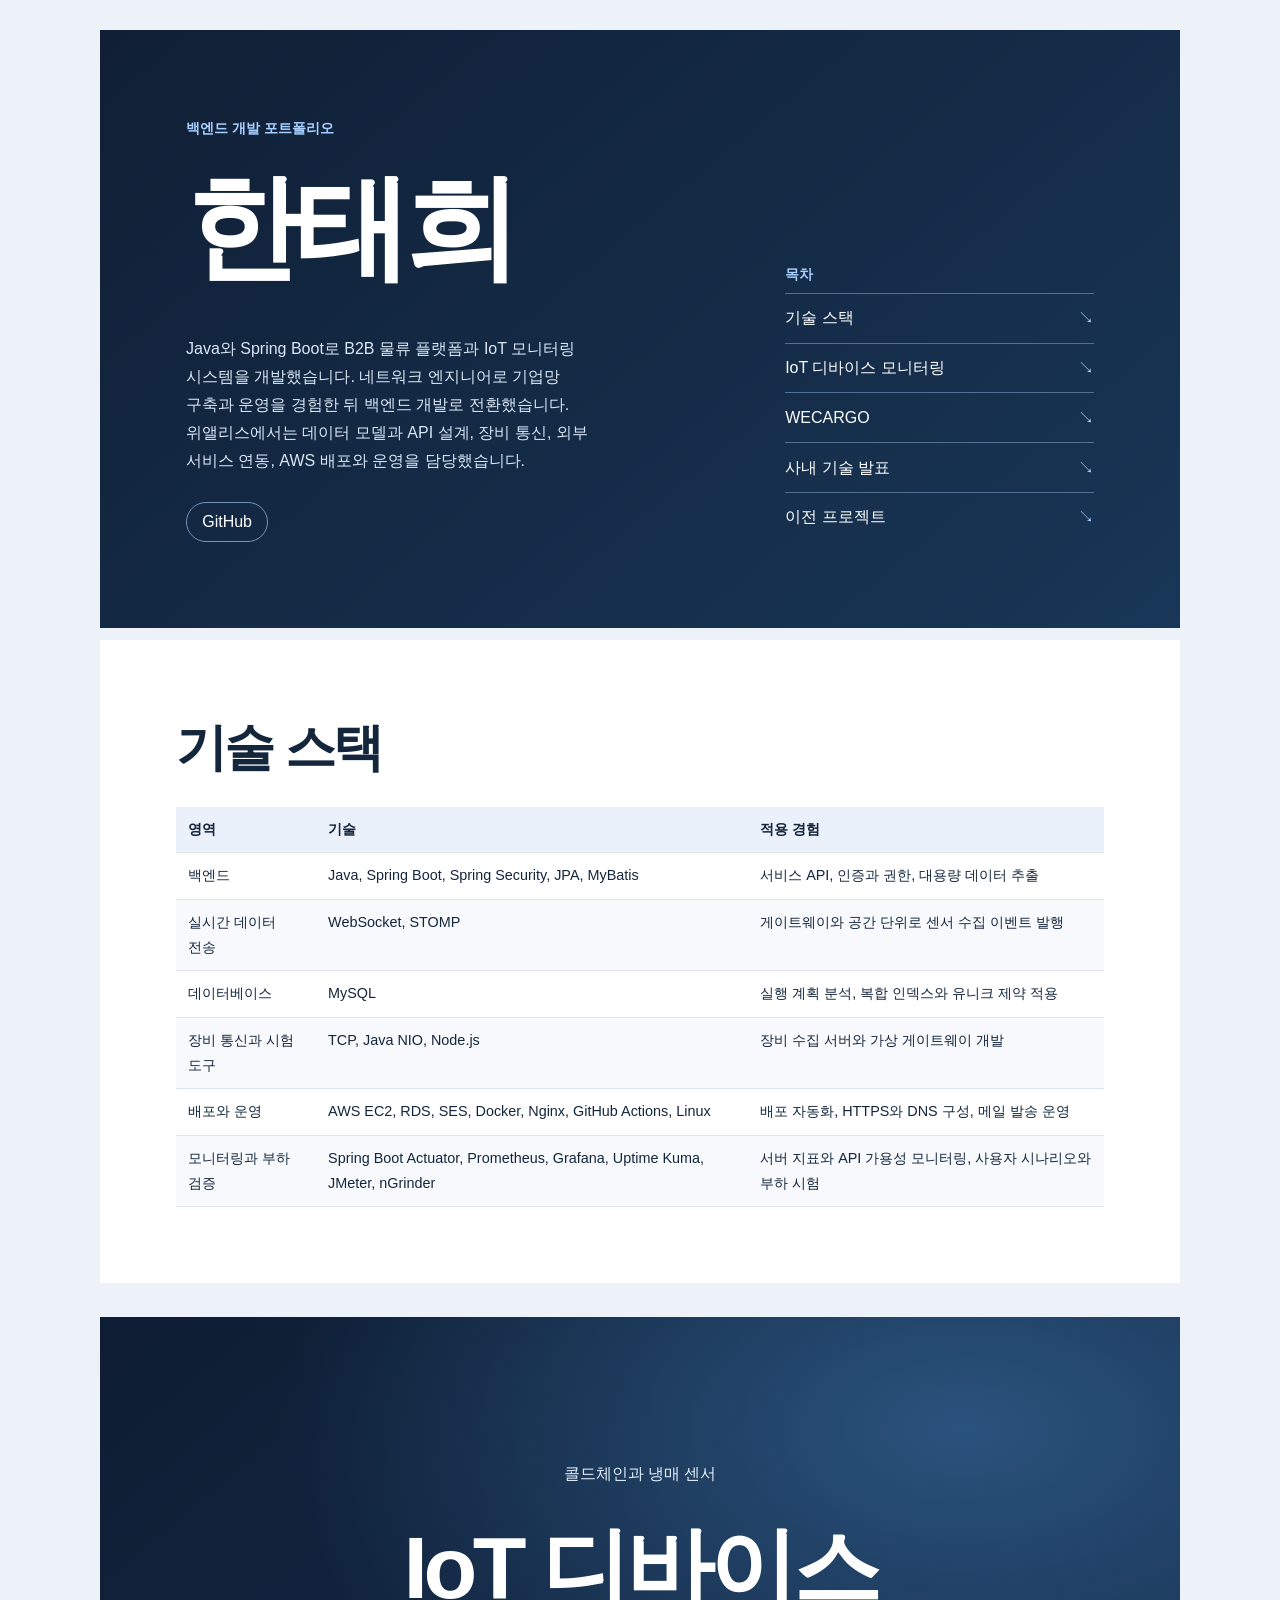
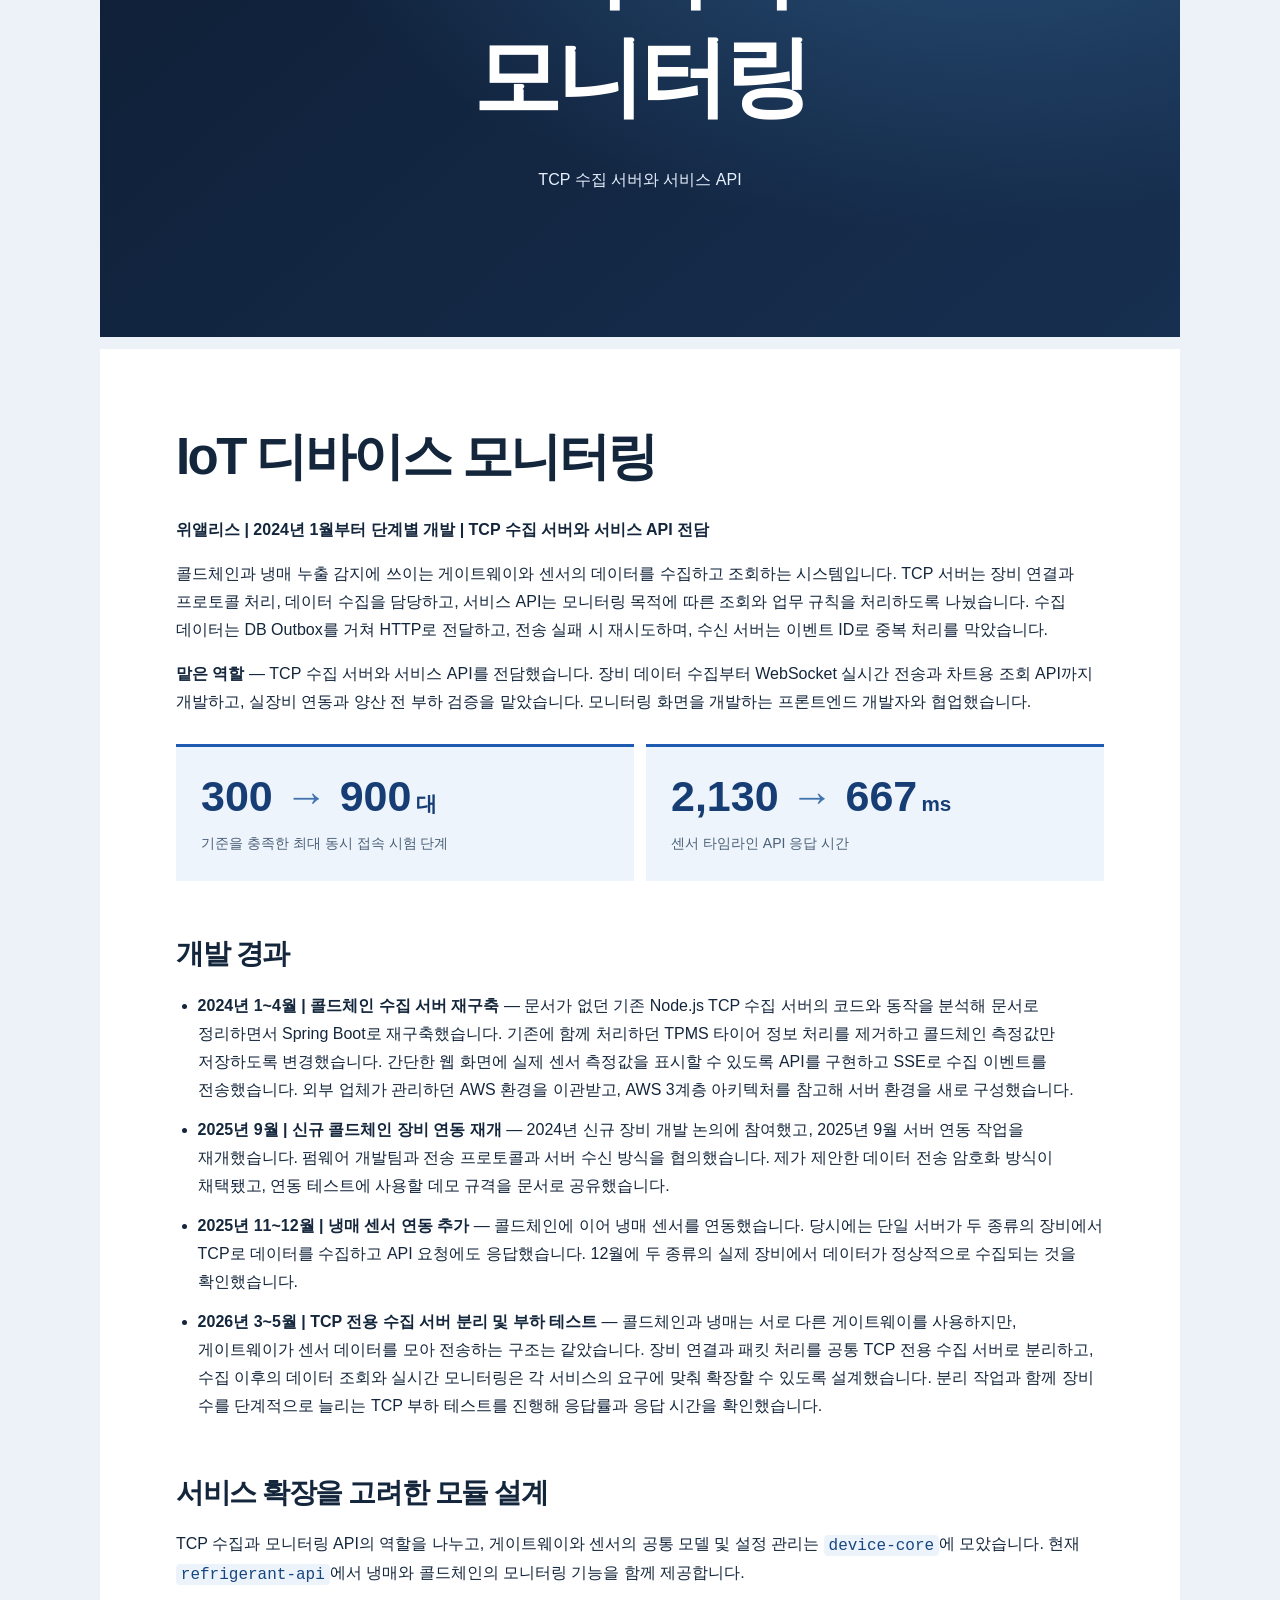
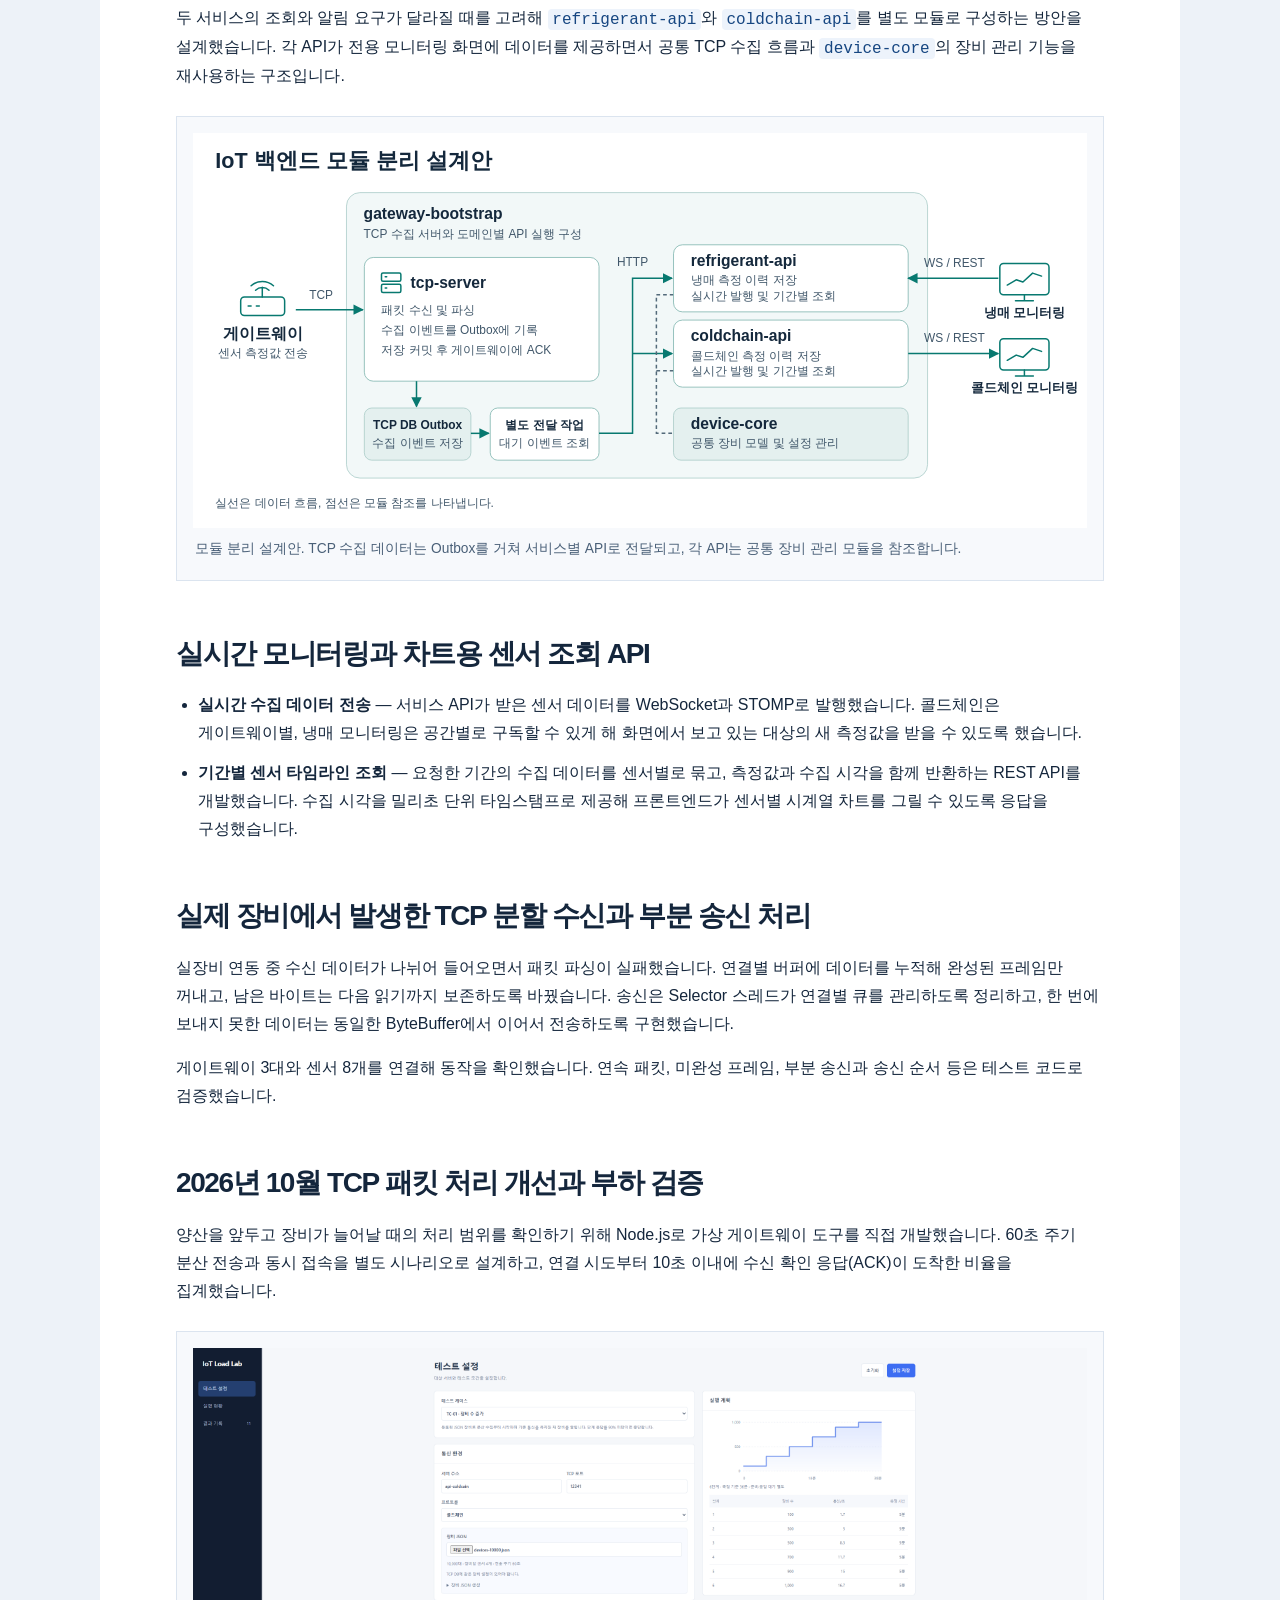
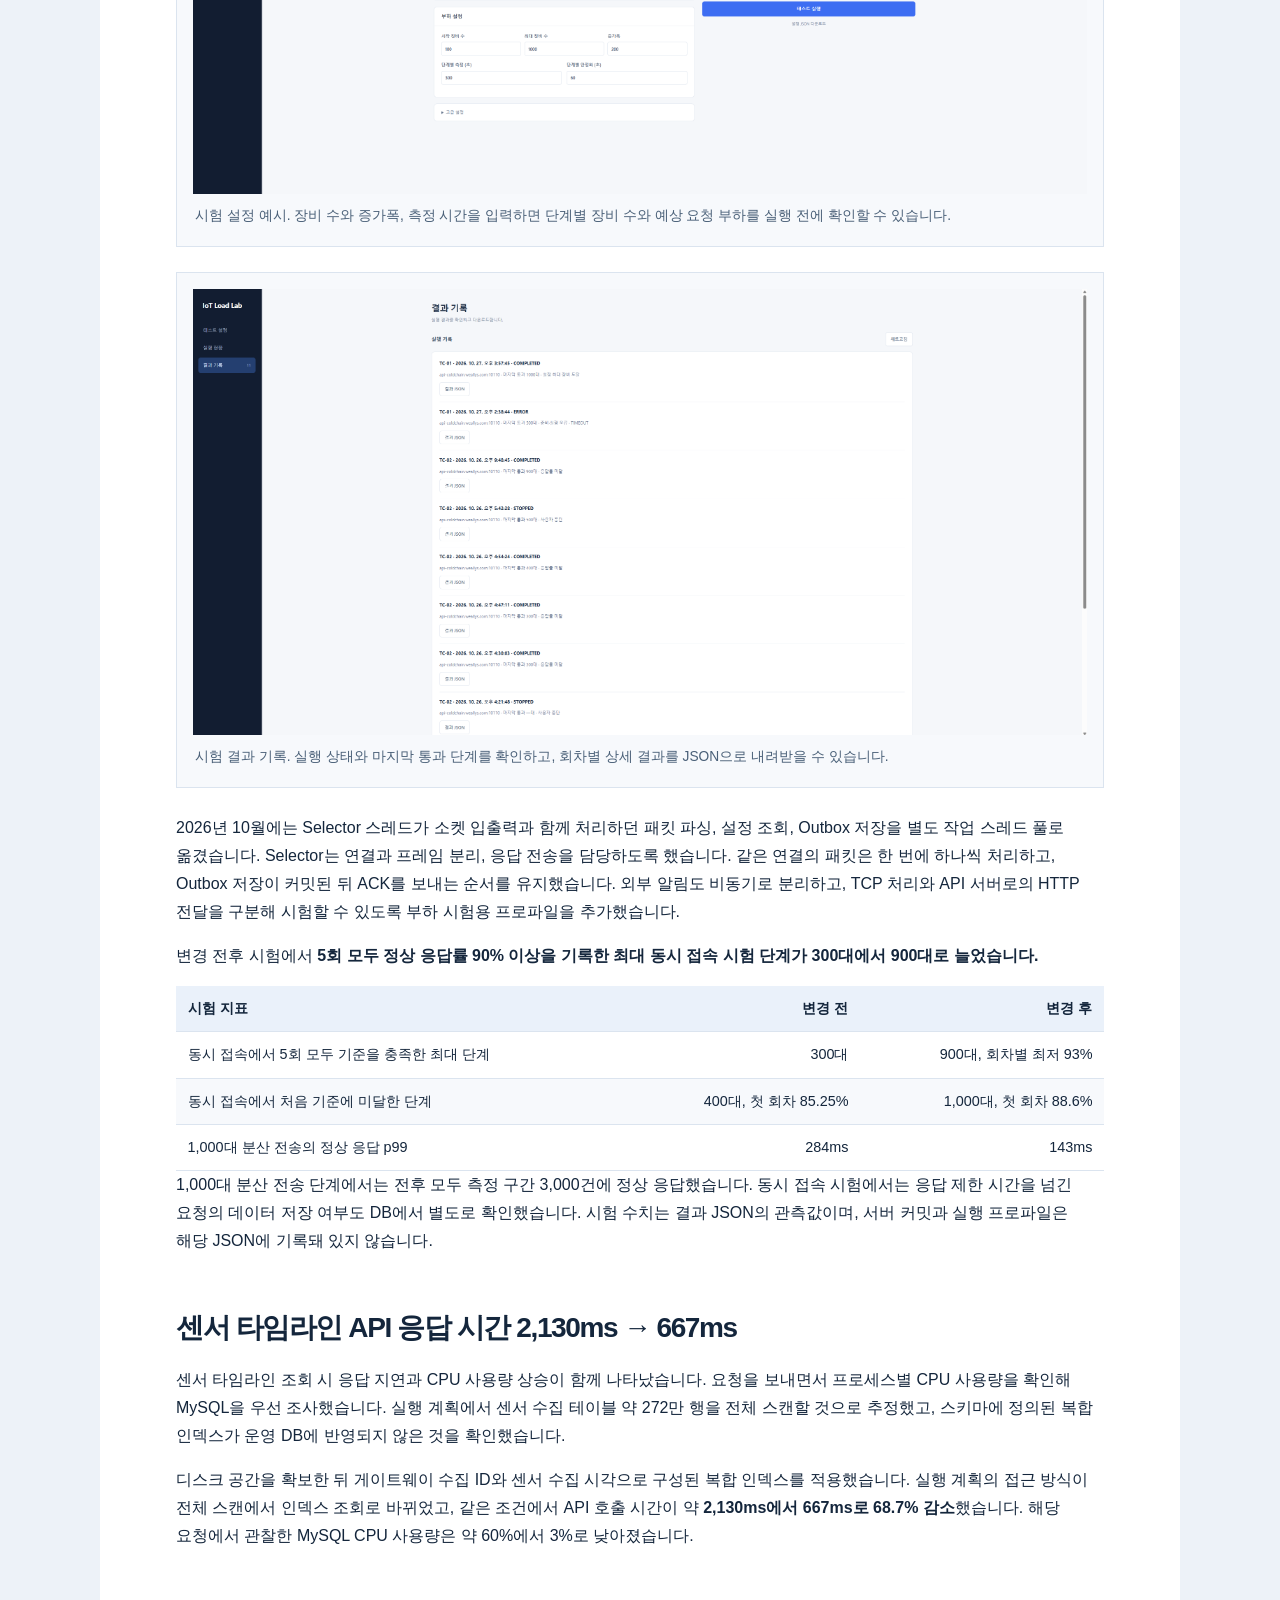
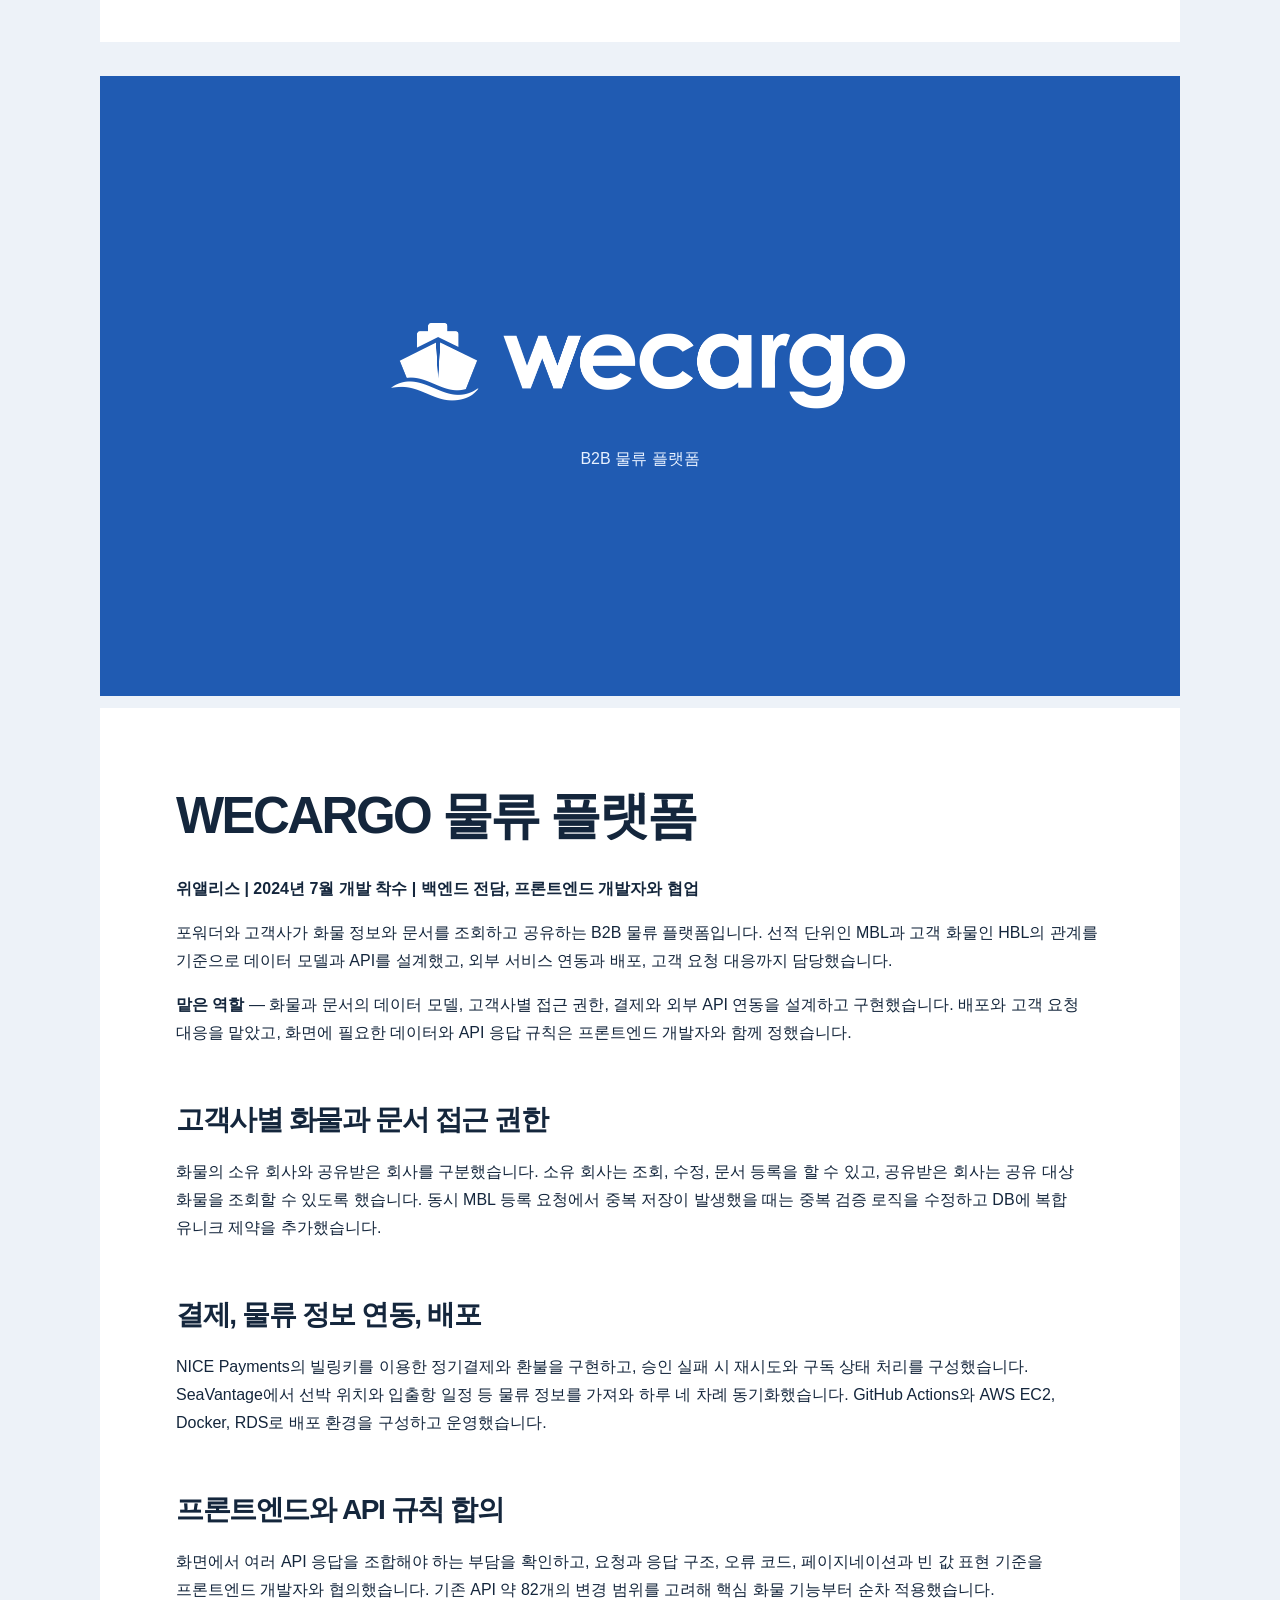
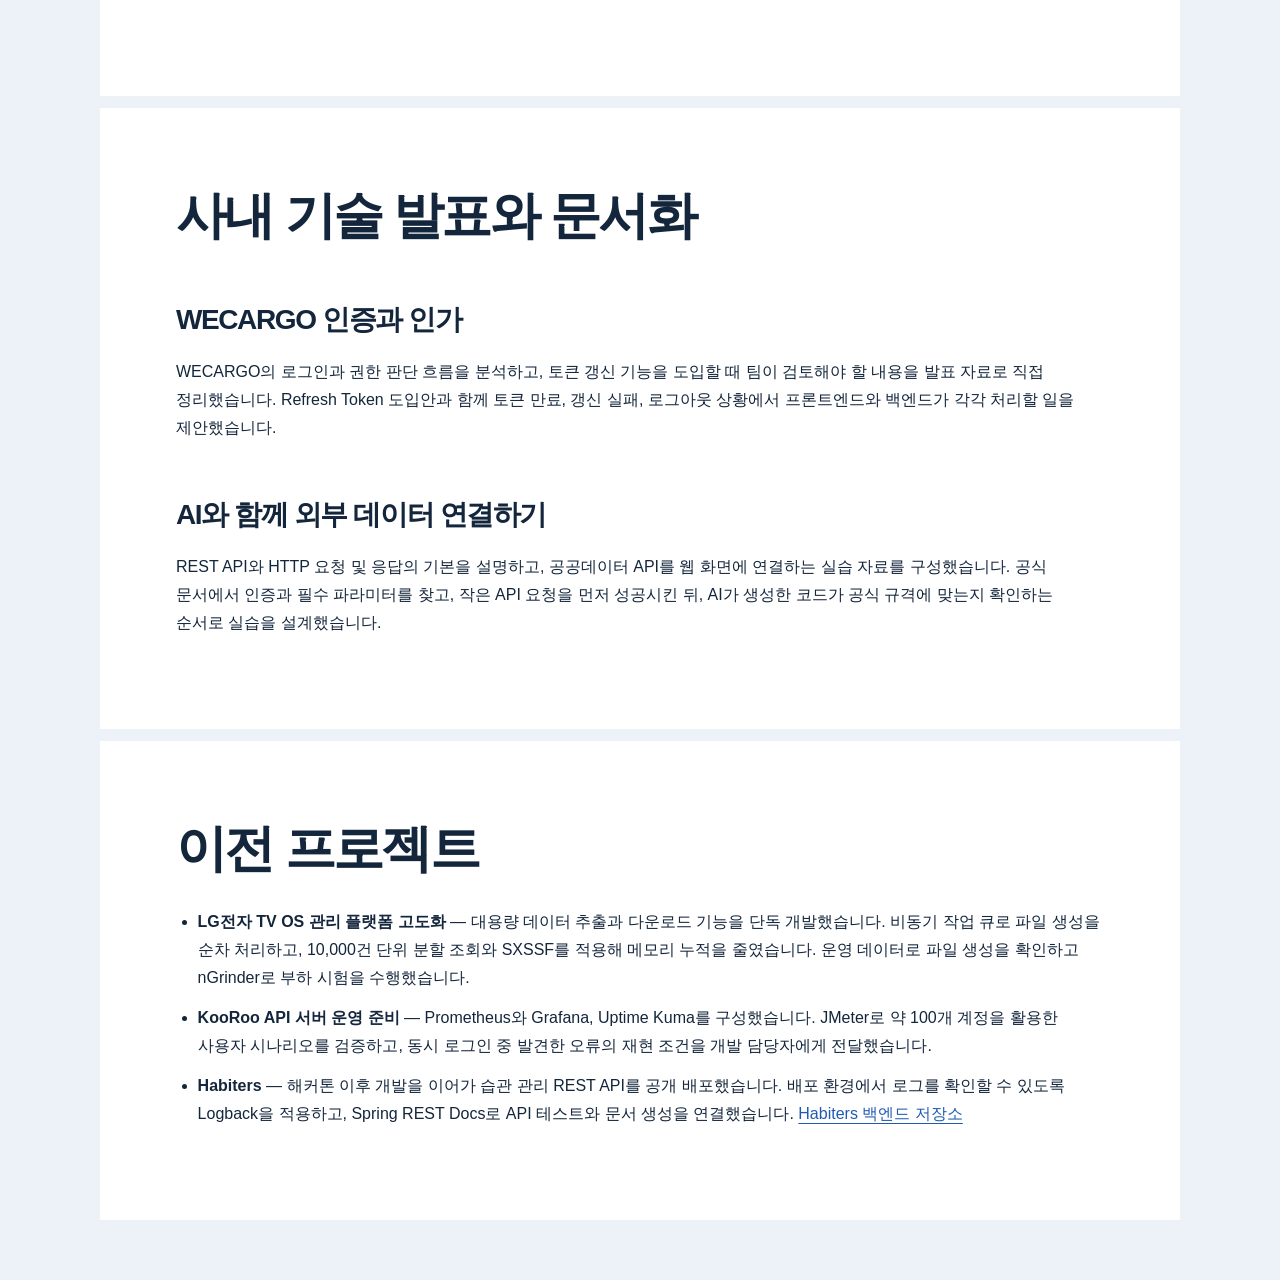
==== index.html @ 4c268c11 "Publish portfolio source" ====
<!doctype html>
<html lang="ko">
<head>
<meta charset="utf-8">
<meta name="viewport" content="width=device-width, initial-scale=1">
<title>한태희 | 백엔드 개발 포트폴리오</title>
<style>
  :root {
    color-scheme: light;
    --ink: #14263c;
    --muted: #4a6078;
    --navy: #101f35;
    --blue: #205bb2;
    --line: #dbe4ef;
    --paper: #fff;
  }
  * { box-sizing: border-box; }
  body {
    margin: 0;
    background: #edf2f8;
    color: var(--ink);
    font: 16px/1.75 "Inter", "Malgun Gothic", sans-serif;
    word-break: keep-all;
    overflow-wrap: anywhere;
  }
  main { max-width: 1120px; margin: 30px auto 64px; padding-inline: 20px; }
  a { color: var(--blue); text-underline-offset: .22em; }
  a:focus-visible { outline: 2px solid #64a4ff; outline-offset: 4px; }
  h1, h2, h3 { line-height: 1.24; letter-spacing: -.05em; }
  p { margin: 0 0 1em; }
  .intro {
    display: grid;
    grid-template-columns: minmax(0, 1.65fr) minmax(220px, 1fr);
    gap: clamp(32px, 7vw, 92px);
    align-items: end;
    padding: clamp(28px, 7vw, 86px);
    background: linear-gradient(140deg, #101f35, #183657);
    color: #fff;
  }
  .intro-copy > p:not(.kicker) { max-width: 47ch; color: #dbe7f5; }
  .kicker { color: #a7cfff; font-size: .9rem; font-weight: 700; }
  h1 { margin: 0 0 .32em; font-size: clamp(58px, 10vw, 115px); font-weight: 800; }
  .intro-link a {
    display: inline-block;
    margin-top: .7em;
    padding: .3em .95em;
    border: 1px solid #7294bd;
    border-radius: 100px;
    color: white;
    text-decoration: none;
  }
  .intro-link a:hover { background: #24496e; }
  .contents > p { margin-bottom: .45em; color: #a7cfff; font-size: .85rem; font-weight: 700; }
  nav { display: grid; }
  nav a {
    display: flex;
    align-items: center;
    justify-content: space-between;
    gap: 12px;
    padding: .65em 0;
    border-top: 1px solid #527094;
    color: #fff;
    text-decoration: none;
  }
  nav a::after { content: "↘"; color: #a7cfff; }
  nav a:hover { color: #a7cfff; }
  .chapter {
    margin-top: 12px;
    padding: clamp(24px, 6vw, 76px);
    background: var(--paper);
  }
  h2 { margin: 0 0 .55em; font-size: clamp(29px, 5vw, 51px); }
  h3 { margin: 2em 0 .72em; font-size: clamp(19px, 3vw, 28px); }
  ul { padding-inline-start: 1.35em; }
  li + li { margin-top: .75em; }
  code { color: #164681; background: #edf3fb; padding: .1em .3em; border-radius: 4px; }
  .cover {
    display: grid;
    place-items: center;
    min-height: clamp(300px, 67vw, 620px);
    margin-top: 34px;
    padding: 36px 24px;
    color: white;
    text-align: center;
  }
  .cover > div { width: min(90%, 530px); }
  .cover p { margin: 0; color: #e7f1ff; }
  .cover h2 { margin: .28em 0 .4em; font-size: clamp(40px, 8vw, 88px); }
  .iot {
    background:
      radial-gradient(ellipse at 80% 18%, #2a537d 0, transparent 56%),
      linear-gradient(140deg, #0e1d33, #172f50);
  }
  .wecargo { background: var(--blue); }
  .wecargo img { display: block; width: 100%; height: auto; margin: 0 auto 18px; }
  .metrics {
    display: grid;
    grid-template-columns: repeat(2, minmax(0, 1fr));
    gap: 12px;
    margin-block: 28px;
  }
  .metrics > div { padding: clamp(14px, 3vw, 25px); background: #eef4fc; border-top: 3px solid var(--blue); }
  .metrics strong { display: block; color: #173d75; font-size: clamp(25px, 4vw, 43px); line-height: 1.15; font-variant-numeric: tabular-nums; }
  .metrics strong span { color: #4173ae; }
  .metrics small { margin-inline-start: .2em; font-size: .48em; }
  .metrics p { margin: .65em 0 0; font-size: .88em; color: var(--muted); }
  table { width: 100%; border-collapse: collapse; font-size: .9em; }
  th, td { border-bottom: 1px solid var(--line); padding: .7em .8em; vertical-align: top; }
  th { background: #eaf1fa; text-align: left; }
  tbody tr:nth-child(even) { background: #f7f9fc; }
  figure { margin: 1.6em 0; padding: clamp(8px, 2vw, 16px); border: 1px solid var(--line); background: #f7f9fc; }
  figure img { display: block; max-width: 100%; height: auto; margin-inline: auto; }
  figcaption { margin: .7em .15em .15em; color: var(--muted); font-size: .86em; }
  @media screen and (max-width: 680px) {
    main { margin-top: 12px; padding-inline: 12px; }
    .intro { grid-template-columns: 1fr; }
  }
  @media screen and (max-width: 440px) {
    .metrics { grid-template-columns: 1fr; }
    table { font-size: .8em; }
    th, td { padding: .5em .35em; }
  }
  @page { size: A4 portrait; margin: 15mm; }
  @page project { size: A4 portrait; margin: 0; }
  @media print {
    body { background: white; font-size: 10.5pt; }
    main { max-width: none; margin: 0; padding: 0; }
    .intro { display: block; padding: 0 0 5mm; background: white; color: var(--ink); }
    .intro-copy > p:not(.kicker), .kicker { color: var(--muted); }
    h1 { font-size: 35pt; }
    h2 { font-size: 24pt; }
    h3 { font-size: 15pt; }
    .contents { display: none; }
    .intro-link a { margin: 0; padding: 0; border: 0; color: var(--blue); }
    .chapter { margin: 0; padding: 0; }
    .chapter + .chapter { margin-top: 7mm; }
    .cover {
      page: project;
      break-before: page;
      break-after: page;
      width: 210mm;
      height: 296.9mm;
      min-height: 0;
      margin: 0;
      print-color-adjust: exact;
      -webkit-print-color-adjust: exact;
    }
    .cover h2 { font-size: 44pt; }
    .cover > div { max-width: 130mm; }
    h2, h3 { break-after: avoid; }
    figure, tr, .metrics { break-inside: avoid; }
    figure img { max-height: 115mm; object-fit: contain; }
  }
</style>
</head>
<body>
<main>
  <header class="intro">
  <div class="intro-copy">
    <p class="kicker">백엔드 개발 포트폴리오</p>
    <h1>한태희</h1>
    <p>Java와 Spring Boot로 B2B 물류 플랫폼과 IoT 모니터링 시스템을 개발했습니다. 네트워크 엔지니어로 기업망 구축과 운영을 경험한 뒤 백엔드 개발로 전환했습니다. 위앨리스에서는 데이터 모델과 API 설계, 장비 통신, 외부 서비스 연동, AWS 배포와 운영을 담당했습니다.</p>
    <div class="intro-link"><a href="https://github.com/gombasan">GitHub</a></div>
  </div>
  <aside class="contents">
    <p>목차</p>
    <nav aria-label="포트폴리오 목차">
<a href="#chapter-skills">기술 스택</a>
<a href="#chapter-iot">IoT 디바이스 모니터링</a>
<a href="#chapter-wecargo">WECARGO</a>
<a href="#chapter-talks">사내 기술 발표</a>
<a href="#chapter-earlier">이전 프로젝트</a>
    </nav>
  </aside>
</header>
<section class="chapter" id="chapter-skills"><h2>기술 스택</h2>
<table>
<thead>
<tr>
<th>영역</th>
<th>기술</th>
<th>적용 경험</th>
</tr>
</thead>
<tbody>
<tr>
<td>백엔드</td>
<td>Java, Spring Boot, Spring Security, JPA, MyBatis</td>
<td>서비스 API, 인증과 권한, 대용량 데이터 추출</td>
</tr>
<tr>
<td>실시간 데이터 전송</td>
<td>WebSocket, STOMP</td>
<td>게이트웨이와 공간 단위로 센서 수집 이벤트 발행</td>
</tr>
<tr>
<td>데이터베이스</td>
<td>MySQL</td>
<td>실행 계획 분석, 복합 인덱스와 유니크 제약 적용</td>
</tr>
<tr>
<td>장비 통신과 시험 도구</td>
<td>TCP, Java NIO, Node.js</td>
<td>장비 수집 서버와 가상 게이트웨이 개발</td>
</tr>
<tr>
<td>배포와 운영</td>
<td>AWS EC2, RDS, SES, Docker, Nginx, GitHub Actions, Linux</td>
<td>배포 자동화, HTTPS와 DNS 구성, 메일 발송 운영</td>
</tr>
<tr>
<td>모니터링과 부하 검증</td>
<td>Spring Boot Actuator, Prometheus, Grafana, Uptime Kuma, JMeter, nGrinder</td>
<td>서버 지표와 API 가용성 모니터링, 사용자 시나리오와 부하 시험</td>
</tr>
</tbody>
</table>
</section>
<header class="cover iot" id="chapter-iot"><div><p>콜드체인과 냉매 센서</p><h2>IoT 디바이스<br>모니터링</h2><p>TCP 수집 서버와 서비스 API</p></div></header>
<section class="chapter"><h2>IoT 디바이스 모니터링</h2>
<p><strong>위앨리스 | 2024년 1월부터 단계별 개발 | TCP 수집 서버와 서비스 API 전담</strong></p>
<p>콜드체인과 냉매 누출 감지에 쓰이는 게이트웨이와 센서의 데이터를 수집하고 조회하는 시스템입니다. TCP 서버는 장비 연결과 프로토콜 처리, 데이터 수집을 담당하고, 서비스 API는 모니터링 목적에 따른 조회와 업무 규칙을 처리하도록 나눴습니다. 수집 데이터는 DB Outbox를 거쳐 HTTP로 전달하고, 전송 실패 시 재시도하며, 수신 서버는 이벤트 ID로 중복 처리를 막았습니다.</p>
<p><strong>맡은 역할</strong> — TCP 수집 서버와 서비스 API를 전담했습니다. 장비 데이터 수집부터 WebSocket 실시간 전송과 차트용 조회 API까지 개발하고, 실장비 연동과 양산 전 부하 검증을 맡았습니다. 모니터링 화면을 개발하는 프론트엔드 개발자와 협업했습니다.</p>
<div class="metrics" aria-label="IoT 프로젝트 주요 성과">
  <div><strong>300 <span>→</span> 900<small>대</small></strong><p>기준을 충족한 최대 동시 접속 시험 단계</p></div>
  <div><strong>2,130 <span>→</span> 667<small>ms</small></strong><p>센서 타임라인 API 응답 시간</p></div>
</div><h3>개발 경과</h3>
<ul>
<li><strong>2024년 1~4월 | 콜드체인 수집 서버 재구축</strong> — 문서가 없던 기존 Node.js TCP 수집 서버의 코드와 동작을 분석해 문서로 정리하면서 Spring Boot로 재구축했습니다. 기존에 함께 처리하던 TPMS 타이어 정보 처리를 제거하고 콜드체인 측정값만 저장하도록 변경했습니다. 간단한 웹 화면에 실제 센서 측정값을 표시할 수 있도록 API를 구현하고 SSE로 수집 이벤트를 전송했습니다. 외부 업체가 관리하던 AWS 환경을 이관받고, AWS 3계층 아키텍처를 참고해 서버 환경을 새로 구성했습니다.</li>
<li><strong>2025년 9월 | 신규 콜드체인 장비 연동 재개</strong> — 2024년 신규 장비 개발 논의에 참여했고, 2025년 9월 서버 연동 작업을 재개했습니다. 펌웨어 개발팀과 전송 프로토콜과 서버 수신 방식을 협의했습니다. 제가 제안한 데이터 전송 암호화 방식이 채택됐고, 연동 테스트에 사용할 데모 규격을 문서로 공유했습니다.</li>
<li><strong>2025년 11~12월 | 냉매 센서 연동 추가</strong> — 콜드체인에 이어 냉매 센서를 연동했습니다. 당시에는 단일 서버가 두 종류의 장비에서 TCP로 데이터를 수집하고 API 요청에도 응답했습니다. 12월에 두 종류의 실제 장비에서 데이터가 정상적으로 수집되는 것을 확인했습니다.</li>
<li><strong>2026년 3~5월 | TCP 전용 수집 서버 분리 및 부하 테스트</strong> — 콜드체인과 냉매는 서로 다른 게이트웨이를 사용하지만, 게이트웨이가 센서 데이터를 모아 전송하는 구조는 같았습니다. 장비 연결과 패킷 처리를 공통 TCP 전용 수집 서버로 분리하고, 수집 이후의 데이터 조회와 실시간 모니터링은 각 서비스의 요구에 맞춰 확장할 수 있도록 설계했습니다. 분리 작업과 함께 장비 수를 단계적으로 늘리는 TCP 부하 테스트를 진행해 응답률과 응답 시간을 확인했습니다.</li>
</ul>
<h3>서비스 확장을 고려한 모듈 설계</h3>
<p>TCP 수집과 모니터링 API의 역할을 나누고, 게이트웨이와 센서의 공통 모델 및 설정 관리는 <code>device-core</code>에 모았습니다. 현재 <code>refrigerant-api</code>에서 냉매와 콜드체인의 모니터링 기능을 함께 제공합니다.</p>
<p>두 서비스의 조회와 알림 요구가 달라질 때를 고려해 <code>refrigerant-api</code>와 <code>coldchain-api</code>를 별도 모듈로 구성하는 방안을 설계했습니다. 각 API가 전용 모니터링 화면에 데이터를 제공하면서 공통 TCP 수집 흐름과 <code>device-core</code>의 장비 관리 기능을 재사용하는 구조입니다.</p>
<figure><img src="/asset/iot-architecture.svg" alt="IoT 백엔드 모듈 분리 설계안" /><figcaption>모듈 분리 설계안. TCP 수집 데이터는 Outbox를 거쳐 서비스별 API로 전달되고, 각 API는 공통 장비 관리 모듈을 참조합니다.</figcaption></figure>
<h3>실시간 모니터링과 차트용 센서 조회 API</h3>
<ul>
<li><strong>실시간 수집 데이터 전송</strong> — 서비스 API가 받은 센서 데이터를 WebSocket과 STOMP로 발행했습니다. 콜드체인은 게이트웨이별, 냉매 모니터링은 공간별로 구독할 수 있게 해 화면에서 보고 있는 대상의 새 측정값을 받을 수 있도록 했습니다.</li>
<li><strong>기간별 센서 타임라인 조회</strong> — 요청한 기간의 수집 데이터를 센서별로 묶고, 측정값과 수집 시각을 함께 반환하는 REST API를 개발했습니다. 수집 시각을 밀리초 단위 타임스탬프로 제공해 프론트엔드가 센서별 시계열 차트를 그릴 수 있도록 응답을 구성했습니다.</li>
</ul>
<h3>실제 장비에서 발생한 TCP 분할 수신과 부분 송신 처리</h3>
<p>실장비 연동 중 수신 데이터가 나뉘어 들어오면서 패킷 파싱이 실패했습니다. 연결별 버퍼에 데이터를 누적해 완성된 프레임만 꺼내고, 남은 바이트는 다음 읽기까지 보존하도록 바꿨습니다. 송신은 Selector 스레드가 연결별 큐를 관리하도록 정리하고, 한 번에 보내지 못한 데이터는 동일한 ByteBuffer에서 이어서 전송하도록 구현했습니다.</p>
<p>게이트웨이 3대와 센서 8개를 연결해 동작을 확인했습니다. 연속 패킷, 미완성 프레임, 부분 송신과 송신 순서 등은 테스트 코드로 검증했습니다.</p>
<h3>2026년 10월 TCP 패킷 처리 개선과 부하 검증</h3>
<p>양산을 앞두고 장비가 늘어날 때의 처리 범위를 확인하기 위해 Node.js로 가상 게이트웨이 도구를 직접 개발했습니다. 60초 주기 분산 전송과 동시 접속을 별도 시나리오로 설계하고, 연결 시도부터 10초 이내에 수신 확인 응답(ACK)이 도착한 비율을 집계했습니다.</p>
<figure><img src="/asset/iot-test-settings.png" alt="IoT Load Lab 테스트 설정과 단계별 실행 계획" /><figcaption>시험 설정 예시. 장비 수와 증가폭, 측정 시간을 입력하면 단계별 장비 수와 예상 요청 부하를 실행 전에 확인할 수 있습니다.</figcaption></figure>
<figure><img src="/asset/iot-test-results.png" alt="IoT Load Lab 실행 결과 기록과 JSON 다운로드" /><figcaption>시험 결과 기록. 실행 상태와 마지막 통과 단계를 확인하고, 회차별 상세 결과를 JSON으로 내려받을 수 있습니다.</figcaption></figure>
<p>2026년 10월에는 Selector 스레드가 소켓 입출력과 함께 처리하던 패킷 파싱, 설정 조회, Outbox 저장을 별도 작업 스레드 풀로 옮겼습니다. Selector는 연결과 프레임 분리, 응답 전송을 담당하도록 했습니다. 같은 연결의 패킷은 한 번에 하나씩 처리하고, Outbox 저장이 커밋된 뒤 ACK를 보내는 순서를 유지했습니다. 외부 알림도 비동기로 분리하고, TCP 처리와 API 서버로의 HTTP 전달을 구분해 시험할 수 있도록 부하 시험용 프로파일을 추가했습니다.</p>
<p>변경 전후 시험에서 <strong>5회 모두 정상 응답률 90% 이상을 기록한 최대 동시 접속 시험 단계가 300대에서 900대로 늘었습니다.</strong></p>
<table>
<thead>
<tr>
<th>시험 지표</th>
<th style="text-align: right;">변경 전</th>
<th style="text-align: right;">변경 후</th>
</tr>
</thead>
<tbody>
<tr>
<td>동시 접속에서 5회 모두 기준을 충족한 최대 단계</td>
<td style="text-align: right;">300대</td>
<td style="text-align: right;">900대, 회차별 최저 93%</td>
</tr>
<tr>
<td>동시 접속에서 처음 기준에 미달한 단계</td>
<td style="text-align: right;">400대, 첫 회차 85.25%</td>
<td style="text-align: right;">1,000대, 첫 회차 88.6%</td>
</tr>
<tr>
<td>1,000대 분산 전송의 정상 응답 p99</td>
<td style="text-align: right;">284ms</td>
<td style="text-align: right;">143ms</td>
</tr>
</tbody>
</table>
<p>1,000대 분산 전송 단계에서는 전후 모두 측정 구간 3,000건에 정상 응답했습니다. 동시 접속 시험에서는 응답 제한 시간을 넘긴 요청의 데이터 저장 여부도 DB에서 별도로 확인했습니다. 시험 수치는 결과 JSON의 관측값이며, 서버 커밋과 실행 프로파일은 해당 JSON에 기록돼 있지 않습니다.</p>
<h3>센서 타임라인 API 응답 시간 2,130ms → 667ms</h3>
<p>센서 타임라인 조회 시 응답 지연과 CPU 사용량 상승이 함께 나타났습니다. 요청을 보내면서 프로세스별 CPU 사용량을 확인해 MySQL을 우선 조사했습니다. 실행 계획에서 센서 수집 테이블 약 272만 행을 전체 스캔할 것으로 추정했고, 스키마에 정의된 복합 인덱스가 운영 DB에 반영되지 않은 것을 확인했습니다.</p>
<p>디스크 공간을 확보한 뒤 게이트웨이 수집 ID와 센서 수집 시각으로 구성된 복합 인덱스를 적용했습니다. 실행 계획의 접근 방식이 전체 스캔에서 인덱스 조회로 바뀌었고, 같은 조건에서 API 호출 시간이 약 <strong>2,130ms에서 667ms로 68.7% 감소</strong>했습니다. 해당 요청에서 관찰한 MySQL CPU 사용량은 약 60%에서 3%로 낮아졌습니다.</p>
</section>
<header class="cover wecargo" id="chapter-wecargo" aria-label="위카고 프로젝트 표지"><div><img src="/asset/wecargo-logo.png" width="2112" height="512" alt="wecargo"><p>B2B 물류 플랫폼</p></div></header>
<section class="chapter"><h2>WECARGO 물류 플랫폼</h2>
<p><strong>위앨리스 | 2024년 7월 개발 착수 | 백엔드 전담, 프론트엔드 개발자와 협업</strong></p>
<p>포워더와 고객사가 화물 정보와 문서를 조회하고 공유하는 B2B 물류 플랫폼입니다. 선적 단위인 MBL과 고객 화물인 HBL의 관계를 기준으로 데이터 모델과 API를 설계했고, 외부 서비스 연동과 배포, 고객 요청 대응까지 담당했습니다.</p>
<p><strong>맡은 역할</strong> — 화물과 문서의 데이터 모델, 고객사별 접근 권한, 결제와 외부 API 연동을 설계하고 구현했습니다. 배포와 고객 요청 대응을 맡았고, 화면에 필요한 데이터와 API 응답 규칙은 프론트엔드 개발자와 함께 정했습니다.</p>
<h3>고객사별 화물과 문서 접근 권한</h3>
<p>화물의 소유 회사와 공유받은 회사를 구분했습니다. 소유 회사는 조회, 수정, 문서 등록을 할 수 있고, 공유받은 회사는 공유 대상 화물을 조회할 수 있도록 했습니다. 동시 MBL 등록 요청에서 중복 저장이 발생했을 때는 중복 검증 로직을 수정하고 DB에 복합 유니크 제약을 추가했습니다.</p>
<h3>결제, 물류 정보 연동, 배포</h3>
<p>NICE Payments의 빌링키를 이용한 정기결제와 환불을 구현하고, 승인 실패 시 재시도와 구독 상태 처리를 구성했습니다. SeaVantage에서 선박 위치와 입출항 일정 등 물류 정보를 가져와 하루 네 차례 동기화했습니다. GitHub Actions와 AWS EC2, Docker, RDS로 배포 환경을 구성하고 운영했습니다.</p>
<h3>프론트엔드와 API 규칙 합의</h3>
<p>화면에서 여러 API 응답을 조합해야 하는 부담을 확인하고, 요청과 응답 구조, 오류 코드, 페이지네이션과 빈 값 표현 기준을 프론트엔드 개발자와 협의했습니다. 기존 API 약 82개의 변경 범위를 고려해 핵심 화물 기능부터 순차 적용했습니다.</p>
</section>
<section class="chapter" id="chapter-talks"><h2>사내 기술 발표와 문서화</h2>
<h3>WECARGO 인증과 인가</h3>
<p>WECARGO의 로그인과 권한 판단 흐름을 분석하고, 토큰 갱신 기능을 도입할 때 팀이 검토해야 할 내용을 발표 자료로 직접 정리했습니다. Refresh Token 도입안과 함께 토큰 만료, 갱신 실패, 로그아웃 상황에서 프론트엔드와 백엔드가 각각 처리할 일을 제안했습니다.</p>
<h3>AI와 함께 외부 데이터 연결하기</h3>
<p>REST API와 HTTP 요청 및 응답의 기본을 설명하고, 공공데이터 API를 웹 화면에 연결하는 실습 자료를 구성했습니다. 공식 문서에서 인증과 필수 파라미터를 찾고, 작은 API 요청을 먼저 성공시킨 뒤, AI가 생성한 코드가 공식 규격에 맞는지 확인하는 순서로 실습을 설계했습니다.</p>
</section>
<section class="chapter" id="chapter-earlier"><h2>이전 프로젝트</h2>
<ul>
<li><strong>LG전자 TV OS 관리 플랫폼 고도화</strong> — 대용량 데이터 추출과 다운로드 기능을 단독 개발했습니다. 비동기 작업 큐로 파일 생성을 순차 처리하고, 10,000건 단위 분할 조회와 SXSSF를 적용해 메모리 누적을 줄였습니다. 운영 데이터로 파일 생성을 확인하고 nGrinder로 부하 시험을 수행했습니다.</li>
<li><strong>KooRoo API 서버 운영 준비</strong> — Prometheus와 Grafana, Uptime Kuma를 구성했습니다. JMeter로 약 100개 계정을 활용한 사용자 시나리오를 검증하고, 동시 로그인 중 발견한 오류의 재현 조건을 개발 담당자에게 전달했습니다.</li>
<li><strong>Habiters</strong> — 해커톤 이후 개발을 이어가 습관 관리 REST API를 공개 배포했습니다. 배포 환경에서 로그를 확인할 수 있도록 Logback을 적용하고, Spring REST Docs로 API 테스트와 문서 생성을 연결했습니다. <a href="https://github.com/potenday-project/Habiters_BE">Habiters 백엔드 저장소</a></li>
</ul>
</section>
</main>
</body>
</html>
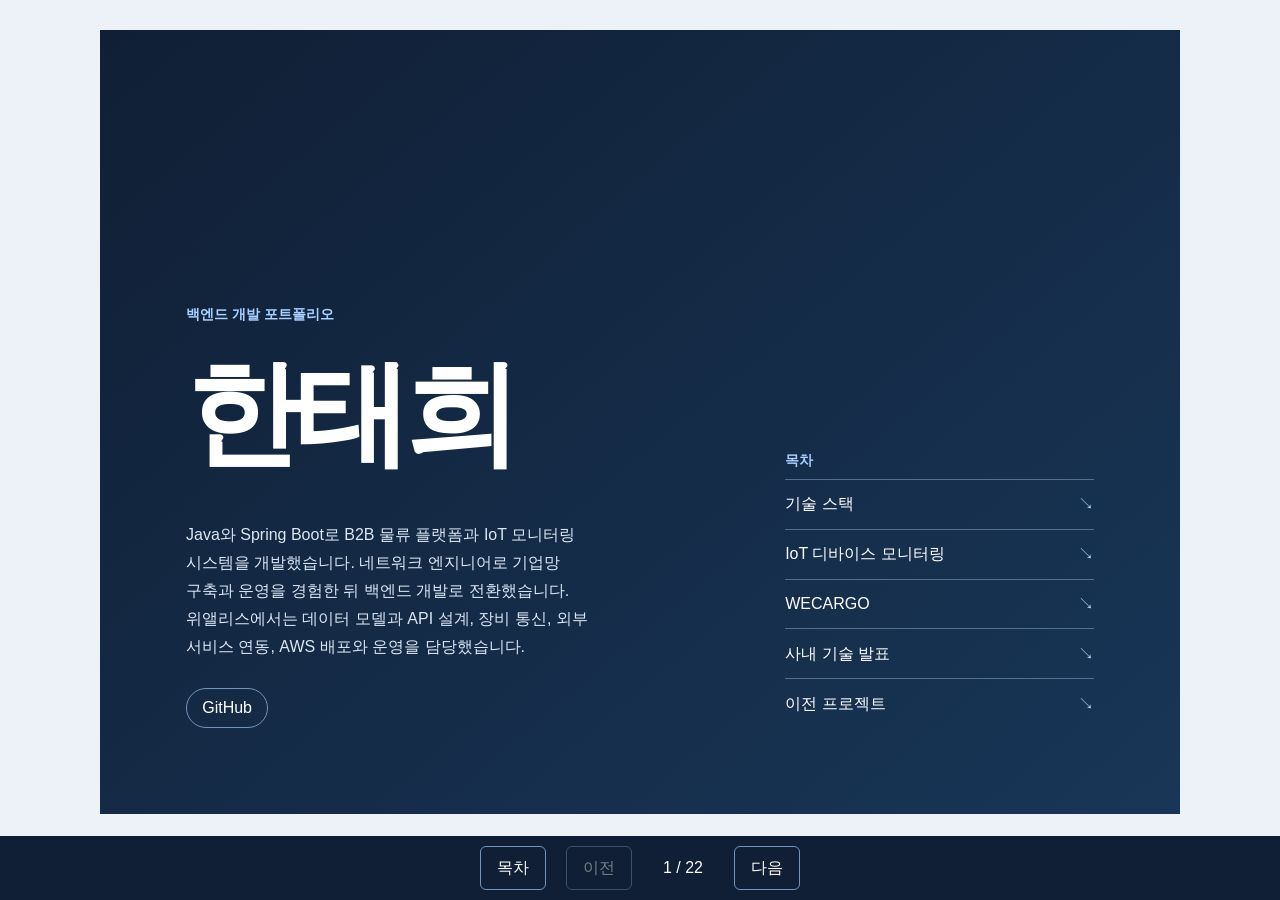
==== commit 4c3238c0: "Present portfolio as slides" ====
--- a/index.html
+++ b/index.html
@@ -150,6 +150,47 @@
     h2, h3 { break-after: avoid; }
     figure, tr, .metrics { break-inside: avoid; }
     figure img { max-height: 115mm; object-fit: contain; }
+  }
+  @media screen {
+    .presentation main { margin-bottom: 86px; }
+    .presentation .slide { margin-top: 0; min-height: calc(100svh - 116px); }
+    .presentation .slide[hidden] { display: none; }
+    .presentation .slide-label { margin-bottom: 12px; color: var(--blue); font-size: .85rem; font-weight: 700; }
+    .presentation .slide > h3 { margin-top: 0; }
+    .presentation .slide figure img { max-height: 62svh; object-fit: contain; }
+    .presentation .slide figure a { display: block; }
+    .presentation .slide figure a:focus-visible { outline-offset: 6px; }
+    .presentation-controls {
+      position: fixed;
+      inset: auto 0 0;
+      display: flex;
+      justify-content: center;
+      align-items: center;
+      gap: clamp(6px, 2vw, 20px);
+      padding: 10px 8px max(10px, env(safe-area-inset-bottom));
+      background: var(--navy);
+      color: white;
+    }
+    .presentation-controls[hidden] { display: none; }
+    .presentation-controls button {
+      min-height: 44px;
+      border: 1px solid #7294bd;
+      border-radius: 6px;
+      padding: 4px clamp(8px, 2vw, 16px);
+      background: transparent;
+      color: white;
+      font: inherit;
+      cursor: pointer;
+    }
+    .presentation-controls button:hover:not(:disabled) { background: #24496e; }
+    .presentation-controls button:disabled { opacity: .42; cursor: default; }
+    .presentation-controls button:focus-visible { outline: 2px solid #a7cfff; outline-offset: 2px; }
+    .presentation-controls output { min-width: 7ch; text-align: center; font-variant-numeric: tabular-nums; }
+  }
+  @media print {
+    .presentation-controls, .slide-label { display: none; }
+    .slide[hidden] { display: revert; }
+    .slide figure a::after { content: none; }
   }
 </style>
 </head>
@@ -306,5 +347,117 @@
 </ul>
 </section>
 </main>
+<div class="presentation-controls" role="group" aria-label="슬라이드 이동" hidden>
+  <button type="button">목차</button>
+  <button type="button" data-step="-1">이전</button>
+  <output aria-live="polite"></output>
+  <button type="button" data-step="1">다음</button>
+</div>
+<script>
+  const main = document.querySelector('main');
+  const originalSections = [...main.children];
+  const slides = [];
+
+  function registerSlide(slide) {
+    slide.classList.add('slide');
+    slide.id ||= 'slide-' + (slides.length + 1);
+    slide.tabIndex = -1;
+    slides.push(slide);
+  }
+
+  for (const section of originalSections) {
+    if (!section.classList.contains('chapter')) {
+      registerSlide(section);
+      continue;
+    }
+
+    const chapterTitle = section.querySelector('h2').textContent;
+    const children = [...section.children];
+    registerSlide(section);
+    let current = section;
+
+    for (const child of children) {
+      if (child.matches('h3') || child.matches('figure')) {
+        const next = document.createElement('section');
+        next.className = 'chapter';
+        const label = document.createElement('p');
+        label.className = 'slide-label';
+        label.textContent = chapterTitle;
+        next.append(label);
+        current.after(next);
+        registerSlide(next);
+        current = next;
+      }
+      if (child.matches('figure')) {
+        const image = child.querySelector('img');
+        const link = document.createElement('a');
+        link.href = image.getAttribute('src');
+        link.target = '_blank';
+        link.rel = 'noopener';
+        link.setAttribute('aria-label', image.alt + ' 원본 보기');
+        image.before(link);
+        link.append(image);
+      }
+      if (child.parentElement !== current) current.append(child);
+    }
+  }
+
+  const controls = document.querySelector('.presentation-controls');
+  const previous = controls.querySelector('[data-step="-1"]');
+  const next = controls.querySelector('[data-step="1"]');
+  const counter = controls.querySelector('output');
+  let currentIndex = 0;
+
+  function showSlide(index, focus = false) {
+    currentIndex = Math.min(slides.length - 1, Math.max(0, index));
+    const active = slides[currentIndex];
+    for (const slide of slides) slide.hidden = slide !== active;
+    previous.disabled = currentIndex === 0;
+    next.disabled = currentIndex === slides.length - 1;
+    counter.value = (currentIndex + 1) + ' / ' + slides.length;
+    if (focus) active.focus({ preventScroll: true });
+    window.scrollTo(0, 0);
+  }
+
+  function goTo(index, focus = false) {
+    const slide = slides[index];
+    if (!slide) return;
+    if (location.hash !== '#' + slide.id) history.pushState(null, '', '#' + slide.id);
+    showSlide(index, focus);
+  }
+
+  function syncHash() {
+    const index = slides.findIndex(slide => '#' + slide.id === location.hash);
+    showSlide(index < 0 ? 0 : index);
+  }
+
+  controls.addEventListener('click', event => {
+    const button = event.target.closest('button');
+    if (!button) return;
+    goTo(button.dataset.step ? currentIndex + Number(button.dataset.step) : 0, true);
+  });
+
+  main.querySelector('nav').addEventListener('click', event => {
+    const link = event.target.closest('a[href^="#"]');
+    if (!link || event.ctrlKey || event.metaKey || event.shiftKey || event.altKey) return;
+    const index = slides.findIndex(slide => '#' + slide.id === link.hash);
+    if (index < 0) return;
+    event.preventDefault();
+    goTo(index, true);
+  });
+
+  document.addEventListener('keydown', event => {
+    if (event.altKey || event.ctrlKey || event.metaKey || event.shiftKey) return;
+    if (event.key !== 'ArrowLeft' && event.key !== 'ArrowRight') return;
+    event.preventDefault();
+    goTo(currentIndex + (event.key === 'ArrowRight' ? 1 : -1), true);
+  });
+
+  window.addEventListener('popstate', syncHash);
+  window.addEventListener('hashchange', syncHash);
+  document.body.classList.add('presentation');
+  controls.hidden = false;
+  syncHash();
+</script>
 </body>
 </html>
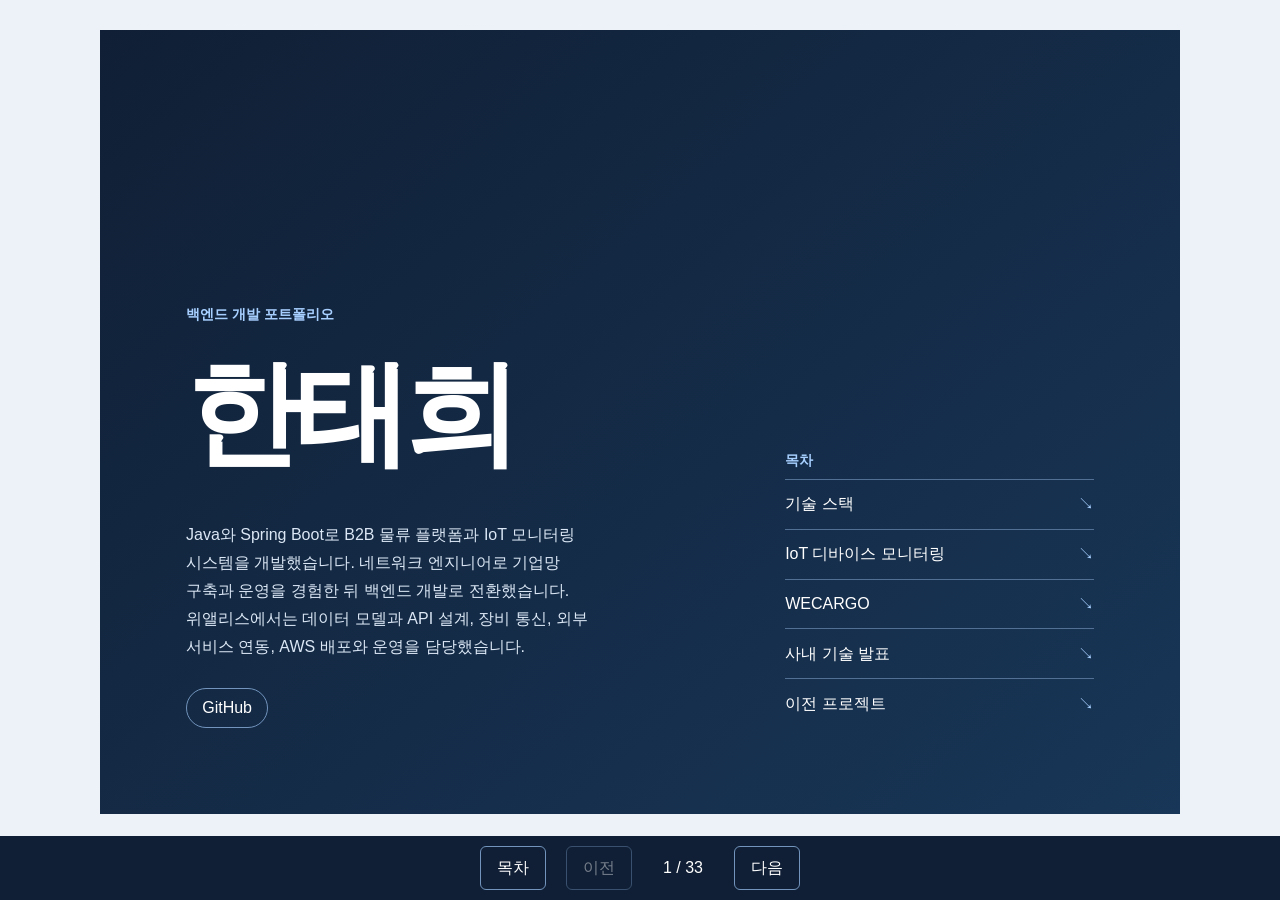
==== commit 1dd52ab7: "Expand IoT and WECARGO portfolio case studies" ====
--- a/index.html
+++ b/index.html
@@ -93,12 +93,7 @@
   }
   .wecargo { background: var(--blue); }
   .wecargo img { display: block; width: 100%; height: auto; margin: 0 auto 18px; }
-  .metrics {
-    display: grid;
-    grid-template-columns: repeat(2, minmax(0, 1fr));
-    gap: 12px;
-    margin-block: 28px;
-  }
+  .metrics { margin-block: 24px; }
   .metrics > div { padding: clamp(14px, 3vw, 25px); background: #eef4fc; border-top: 3px solid var(--blue); }
   .metrics strong { display: block; color: #173d75; font-size: clamp(25px, 4vw, 43px); line-height: 1.15; font-variant-numeric: tabular-nums; }
   .metrics strong span { color: #4173ae; }
@@ -116,7 +111,6 @@
     .intro { grid-template-columns: 1fr; }
   }
   @media screen and (max-width: 440px) {
-    .metrics { grid-template-columns: 1fr; }
     table { font-size: .8em; }
     th, td { padding: .5em .35em; }
   }
@@ -158,6 +152,7 @@
     .presentation .slide-label { margin-bottom: 12px; color: var(--blue); font-size: .85rem; font-weight: 700; }
     .presentation .slide > h3 { margin-top: 0; }
     .presentation .slide figure img { max-height: 62svh; object-fit: contain; }
+    .presentation .slide .architecture-figure img { max-height: 44svh; }
     .presentation .slide figure a { display: block; }
     .presentation .slide figure a:focus-visible { outline-offset: 6px; }
     .presentation-controls {
@@ -191,6 +186,331 @@
     .presentation-controls, .slide-label { display: none; }
     .slide[hidden] { display: revert; }
     .slide figure a::after { content: none; }
+  }
+  .project-timeline {
+    position: relative;
+    display: grid;
+    gap: 12px;
+    margin: 20px 0 0;
+    padding: 0;
+    list-style: none;
+  }
+  .project-timeline li:not(:last-child)::after {
+    content: "";
+    position: absolute;
+    top: 23px;
+    bottom: -35px;
+    left: 50%;
+    border-left: 2px solid var(--line);
+    transform: translateX(-50%);
+  }
+  .project-timeline li:has(+ .timeline-transition)::after,
+  .project-timeline .timeline-transition::after {
+    border-left-style: dashed;
+    border-left-color: #7692b2;
+  }
+  .project-timeline li {
+    position: relative;
+    display: grid;
+    grid-template-columns: minmax(0, 1fr) minmax(0, 1fr);
+    gap: 32px;
+    margin: 0;
+    break-inside: avoid;
+  }
+  .project-timeline li::before {
+    content: "";
+    position: absolute;
+    top: 18px;
+    left: 50%;
+    width: 10px;
+    height: 10px;
+    z-index: 1;
+    border-radius: 50%;
+    background: var(--blue);
+    box-shadow: 0 0 0 4px var(--paper);
+    transform: translateX(-50%);
+  }
+  .project-timeline li:nth-child(even) > div { grid-column: 2; }
+  .project-timeline li > div {
+    padding: 9px 14px;
+    border: 1px solid var(--line);
+    border-radius: 6px;
+    background: #f7f9fc;
+  }
+  .project-timeline time, .project-timeline .timeline-period {
+    display: block;
+    color: var(--blue);
+    font-size: .78rem;
+    font-weight: 700;
+  }
+  .project-timeline strong { display: block; line-height: 1.35; }
+  .project-timeline p { margin: .2em 0 0; color: var(--muted); font-size: .86rem; line-height: 1.45; }
+  @media screen and (max-width: 680px) {
+    .project-timeline li::before, .project-timeline li:not(:last-child)::after { left: 6px; }
+    .project-timeline li { display: block; padding-left: 22px; }
+  }
+  .iot-milestones > section + section {
+    margin-top: 16px;
+    padding-top: 16px;
+    border-top: 1px solid var(--line);
+  }
+  .iot-milestones > section { break-inside: avoid; }
+  .iot-milestones h4 { margin: 0 0 6px; line-height: 1.4; }
+  .iot-milestones time { color: var(--blue); margin-inline-end: .6em; }
+  .iot-milestones ul { margin: 0; }
+  .iot-milestones li + li { margin-top: .25em; }
+  .project-stack { margin-top: 28px; padding-top: 18px; border-top: 1px solid var(--line); }
+  .project-stack h4 { margin: 0 0 10px; font-size: .9rem; color: var(--muted); }
+  .project-stack ul {
+    display: flex;
+    flex-wrap: wrap;
+    gap: 8px;
+    margin: 0;
+    padding: 0;
+    list-style: none;
+  }
+  .project-stack li {
+    margin: 0;
+    padding: .25em .8em;
+    border: 1px solid #cddff6;
+    border-radius: 999px;
+    background: #eef5ff;
+    color: #174582;
+    font-size: .85rem;
+    font-weight: 600;
+  }
+  @media print { .project-stack { break-inside: avoid; } }
+  .overview-period {
+    display: flex;
+    flex-wrap: wrap;
+    gap: 4px 14px;
+    margin: -.2em 0 22px;
+    color: var(--blue);
+    font-size: .9rem;
+    font-weight: 700;
+  }
+  .overview-period span { color: var(--muted); font-weight: 500; }
+  .overview-grid {
+    display: grid;
+    grid-template-columns: minmax(0, 2fr) minmax(0, 3fr);
+    gap: 14px;
+  }
+  .overview-grid > section {
+    padding: clamp(16px, 2.5vw, 24px);
+    border: 1px solid var(--line);
+    border-radius: 8px;
+  }
+  .overview-summary { background: #f0f5fc; }
+  .overview-grid h4 { margin: 0 0 10px; color: #173d75; line-height: 1.4; }
+  .overview-grid p, .overview-grid ul { margin: 0; }
+  .overview-summary p + p { margin-top: .75em; }
+  .overview-grid li { font-size: .94em; }
+  .overview-grid li strong { display: block; }
+  @media screen and (max-width: 680px) {
+    .overview-grid { grid-template-columns: 1fr; }
+  }
+  @media print {
+    .overview-grid > section { break-inside: avoid; }
+  }
+  .achievement-title {
+    margin-block: 2em .75em;
+    color: #173d75;
+    font-size: clamp(32px, 6vw, 68px);
+  }
+  @media screen {
+    .presentation .slide:has(> .achievement-title):not([hidden]) {
+      display: grid;
+      align-content: center;
+      gap: 12px;
+      background: #152b47;
+    }
+    .presentation .slide:has(> .achievement-title) > .slide-label {
+      margin: 0;
+      color: #a7cfff;
+    }
+    .presentation .slide > .achievement-title {
+      margin: 0;
+      color: white;
+    }
+  }
+  @media print {
+    .achievement-title { font-size: 24pt; }
+  }
+  .monitoring-flow {
+    --monitoring-gap: 26px;
+    display: grid;
+    gap: var(--monitoring-gap);
+  }
+  .monitoring-flow h4 { margin: 0 0 3px; line-height: 1.35; }
+  .monitoring-flow p { margin: 0; font-size: .92em; }
+  .monitoring-input, .monitoring-routing, .monitoring-targets > section {
+    padding: 16px 20px;
+    border: 1px solid var(--line);
+    border-radius: 8px;
+  }
+  .monitoring-input, .monitoring-routing { position: relative; }
+  .monitoring-input::after, .monitoring-routing::after {
+    content: "";
+    position: absolute;
+    bottom: calc(-1 * var(--monitoring-gap) + 4px);
+    left: 50%;
+    width: 12px;
+    height: 18px;
+    background: #5279aa;
+    clip-path: polygon(42% 0, 58% 0, 58% 68%, 100% 68%, 50% 100%, 0 68%, 42% 68%);
+    transform: translateX(-50%);
+    print-color-adjust: exact;
+  }
+  .monitoring-targets { display: grid; grid-template-columns: repeat(2, minmax(0, 1fr)); gap: 20px; }
+  .monitoring-targets strong { display: block; margin-bottom: 4px; color: #174582; }
+  .monitoring-history { padding-top: 10px; border-top: 1px solid var(--line); color: var(--muted); }
+  @media screen and (max-width: 540px) {
+    .monitoring-targets { grid-template-columns: 1fr; }
+  }
+  @media print {
+    .monitoring-flow > * { break-inside: avoid; }
+  }
+  .tcp-test-example {
+    margin-top: 18px;
+    padding: 12px 16px;
+    border: 1px solid var(--line);
+    border-radius: 8px;
+  }
+  .tcp-test-example summary { color: var(--blue); font-weight: 700; cursor: pointer; }
+  .tcp-test-example p { margin: 12px 0; }
+  .tcp-test-example pre {
+    margin: 12px 0 0;
+    padding: 14px;
+    overflow-x: auto;
+    background: #f0f5fc;
+    font-size: .82em;
+  }
+  .tcp-test-example pre code { padding: 0; background: transparent; }
+  .tcp-test-checks { font-size: .92em; }
+  .load-test-screens {
+    display: grid;
+    grid-template-columns: repeat(2, minmax(0, 1fr));
+    gap: 14px;
+    margin-block: 20px;
+  }
+  .load-test-screens figure { min-width: 0; margin: 0; }
+  @media screen and (max-width: 680px) {
+    .load-test-screens { grid-template-columns: 1fr; }
+  }
+  .load-test-change ul { margin-block: 8px 0; }
+  .overview-results { margin-top: 22px; }
+  .overview-results h4 { margin: 0 0 8px; font-size: .9rem; color: var(--muted); }
+  .overview-results-grid {
+    display: grid;
+    grid-template-columns: repeat(2, minmax(0, 1fr));
+    gap: 14px;
+  }
+  .overview-results-grid > div {
+    padding: 10px 14px;
+    border-inline-start: 3px solid var(--blue);
+    background: #f0f5fc;
+  }
+  .overview-results-grid p { margin: 0; font-size: .82rem; color: var(--muted); }
+  .overview-results-grid .overview-result-label { font-weight: 700; }
+  .overview-results-grid strong {
+    display: block;
+    margin-block: 2px;
+    color: #173d75;
+    font-size: clamp(20px, 3vw, 29px);
+    line-height: 1.25;
+    font-variant-numeric: tabular-nums;
+  }
+  @media screen and (max-width: 540px) {
+    .overview-results-grid { grid-template-columns: 1fr; }
+  }
+  @media print { .overview-results { break-inside: avoid; } }
+  .load-test-results { margin-top: 26px; padding-top: 18px; border-top: 1px solid var(--line); }
+  .load-test-results h4 { margin: 0 0 12px; color: #173d75; font-size: 1.1rem; }
+  .load-test-results .metrics { margin-top: 0; }
+  @media print { .load-test-results h4 { break-after: avoid; } }
+  .cargo-model {
+    display: grid;
+    grid-template-columns: minmax(0, 1fr) clamp(42px, 10vw, 110px) minmax(0, 1fr);
+    grid-template-areas: "mbl mbl mbl" "reference . manage" "hbl select container";
+    row-gap: 9px;
+    align-items: stretch;
+    margin-block: 24px;
+    break-inside: avoid;
+  }
+  .cargo-node { padding: clamp(10px, 3vw, 22px); border: 1px solid var(--line); border-radius: 9px; }
+  .cargo-node h4 { margin: 0 0 6px; line-height: 1.35; font-size: clamp(13px, 2.2vw, 18px); }
+  .cargo-node h4 span { display: block; color: var(--blue); font-size: 1.13em; }
+  .cargo-node p { margin: 0; color: var(--muted); font-size: clamp(12px, 1.7vw, 15px); }
+  .cargo-mbl { grid-area: mbl; background: #edf4ff; border-color: #c8daef; text-align: center; }
+  .cargo-hbl { grid-area: hbl; }
+  .cargo-container { grid-area: container; }
+  .cargo-reference { grid-area: reference; }
+  .cargo-manage { grid-area: manage; }
+  .cargo-select { grid-area: select; align-self: center; }
+  .cargo-edge { color: var(--muted); text-align: center; font-size: clamp(10px, 1.7vw, 13px); font-weight: 600; }
+  .cargo-edge span { display: block; color: var(--blue); font-size: 20px; line-height: 1; }
+  .cargo-model-note { padding-top: 14px; border-top: 1px solid var(--line); }
+  .cargo-model-note > li { break-inside: avoid; }
+  .wecargo-map-entry, .wecargo-map-grid {
+    display: grid;
+    grid-template-columns: repeat(2, minmax(0, 1fr));
+    gap: 12px;
+  }
+  .wecargo-map-entry > div, .wecargo-map-grid > section {
+    padding: 14px 16px;
+    border: 1px solid var(--line);
+    border-radius: 8px;
+    break-inside: avoid;
+  }
+  .wecargo-map-entry p, .wecargo-map-grid p { margin: 4px 0 0; color: var(--muted); font-size: .9em; }
+  .wecargo-map-grid h4 { margin: 0; color: #173d75; }
+  .wecargo-map-api { margin: 10px 0; text-align: center; color: var(--blue); font-size: .9em; font-weight: 700; }
+  .wecargo-map-api span { margin-inline-end: 4px; }
+  .wecargo-map-core { background: #edf4ff; }
+  .cargo-sources + .wecargo-map-api + .cargo-model { margin-top: 10px; }
+  .cargo-mbl { display: grid; grid-template-columns: minmax(0, 1fr) minmax(0, 1fr); gap: 12px; text-align: left; }
+  .cargo-schedule { padding-inline-start: 12px; border-inline-start: 1px solid #c8daef; }
+  .cargo-schedule .cargo-schedule-link { margin-top: 5px; color: var(--blue); font-weight: 600; }
+  @media screen and (max-width: 480px) {
+    .wecargo-map-entry, .wecargo-map-grid { grid-template-columns: 1fr; }
+  }
+  .document-flow {
+    display: grid;
+    grid-template-columns: repeat(4, minmax(0, 1fr));
+    gap: 24px;
+    margin: 24px 0 0;
+    padding: 0;
+    list-style: none;
+  }
+  .document-flow > li {
+    position: relative;
+    min-width: 0;
+    margin: 0;
+    padding: 14px;
+    border: 1px solid var(--line);
+    border-radius: 8px;
+    break-inside: avoid;
+  }
+  .document-flow > li:not(:last-child)::after {
+    content: "→";
+    position: absolute;
+    inset: 50% -23px auto auto;
+    width: 21px;
+    transform: translateY(-50%);
+    color: var(--blue);
+    text-align: center;
+  }
+  .document-flow .document-flow-upload { border-color: #a9c6eb; background: #eef5ff; }
+  .document-flow-path { color: var(--blue); font-size: .77rem; font-weight: 700; }
+  .document-flow h4 { margin: 5px 0 8px; line-height: 1.4; }
+  .document-flow p { margin: 0; color: var(--muted); font-size: .88em; line-height: 1.55; }
+  @media screen and (max-width: 740px) {
+    .document-flow { grid-template-columns: 1fr; }
+    .document-flow > li:not(:last-child)::after {
+      content: "↓";
+      inset: auto auto -24px 50%;
+      transform: translateX(-50%);
+    }
   }
 </style>
 </head>
@@ -258,39 +578,214 @@
 </table>
 </section>
 <header class="cover iot" id="chapter-iot"><div><p>콜드체인과 냉매 센서</p><h2>IoT 디바이스<br>모니터링</h2><p>TCP 수집 서버와 서비스 API</p></div></header>
-<section class="chapter"><h2>IoT 디바이스 모니터링</h2>
-<p><strong>위앨리스 | 2024년 1월부터 단계별 개발 | TCP 수집 서버와 서비스 API 전담</strong></p>
-<p>콜드체인과 냉매 누출 감지에 쓰이는 게이트웨이와 센서의 데이터를 수집하고 조회하는 시스템입니다. TCP 서버는 장비 연결과 프로토콜 처리, 데이터 수집을 담당하고, 서비스 API는 모니터링 목적에 따른 조회와 업무 규칙을 처리하도록 나눴습니다. 수집 데이터는 DB Outbox를 거쳐 HTTP로 전달하고, 전송 실패 시 재시도하며, 수신 서버는 이벤트 ID로 중복 처리를 막았습니다.</p>
-<p><strong>맡은 역할</strong> — TCP 수집 서버와 서비스 API를 전담했습니다. 장비 데이터 수집부터 WebSocket 실시간 전송과 차트용 조회 API까지 개발하고, 실장비 연동과 양산 전 부하 검증을 맡았습니다. 모니터링 화면을 개발하는 프론트엔드 개발자와 협업했습니다.</p>
-<div class="metrics" aria-label="IoT 프로젝트 주요 성과">
-  <div><strong>300 <span>→</span> 900<small>대</small></strong><p>기준을 충족한 최대 동시 접속 시험 단계</p></div>
-  <div><strong>2,130 <span>→</span> 667<small>ms</small></strong><p>센서 타임라인 API 응답 시간</p></div>
-</div><h3>개발 경과</h3>
+<section class="chapter" data-chapter-title="IoT 디바이스 모니터링"><h2>프로젝트 개요와 맡은 역할</h2>
+<p class="overview-period">위앨리스 <span>2024년 1월부터 단계별 개발</span></p>
+<div class="overview-grid">
+  <section class="overview-summary">
+    <h4>프로젝트 개요</h4>
+    <p>콜드체인과 냉매 누출 감지 장비의 측정값을 한곳에서 모니터링하는 시스템입니다.</p>
+<p>운영 담당자는 실시간 측정값으로 현재 상태를 확인하고, 기간별 차트로 수치가 언제부터 변했는지 살펴 이상 징후를 확인할 수 있습니다.</p>
+  </section>
+  <section class="overview-role">
+    <h4>TCP 수집 서버와 모니터링 API 전담</h4>
+    <ul>
+      <li><strong>장비 데이터 수집</strong> TCP 연결과 패킷 처리를 구현하고 실제 게이트웨이 및 센서 연동을 검증했습니다.</li>
+      <li><strong>모니터링 API</strong> 프론트엔드 개발자와 협업해 실시간 측정값과 차트용 센서 이력을 제공했습니다.</li>
+      <li><strong>양산 전 검증</strong> 가상 게이트웨이 도구를 개발해 동시 접속과 분산 전송을 시험했습니다.</li>
+    </ul>
+  </section>
+</div>
+<section class="overview-results" aria-labelledby="iot-results-title">
+  <h4 id="iot-results-title">핵심 결과</h4>
+  <div class="overview-results-grid">
+    <div>
+      <p class="overview-result-label">TCP 동시 접속 시험</p>
+      <strong>300대 → 900대</strong>
+      <p>5회 모두 10초 이내 ACK 수신율 90% 이상을 충족한 최대 시험 단계</p>
+    </div>
+    <div>
+      <p class="overview-result-label">센서 타임라인 API</p>
+      <strong>2,000ms → 250ms</strong>
+      <p>동일 조회 조건에서 평균 응답 시간 약 87.5% 단축</p>
+    </div>
+  </div>
+</section>
+<div class="project-stack">
+  <h4>사용 기술</h4>
+  <ul>
+    <li>Java</li>
+    <li>Spring Boot</li>
+    <li>TCP Socket</li>
+    <li>Java NIO</li>
+    <li>WebSocket / STOMP</li>
+    <li>REST API</li>
+    <li>MySQL</li>
+    <li>AWS</li>
+  </ul>
+</div>
+<h3>개발 경과</h3>
+<ol class="project-timeline">
+  <li><div><time datetime="2024-01">2024년 1~4월</time><strong>콜드체인 수집 서버 재구축</strong><p>Node.js 기반 TCP 서버를 Spring Boot로 재구축하고 AWS 운영 환경을 이관했습니다.</p></div></li>
+  <li class="timeline-transition"><div><time datetime="2024">2024년</time><strong>콜드체인 게이트웨이와 센서의 기구 및 하드웨어 재설계</strong><p>하드웨어팀이 재설계를 진행했고, 저는 신규 장비 연동 관련 논의에 참여했습니다.</p></div></li>
+  <li><div><time datetime="2025-09">2025년 9월</time><strong>신규 콜드체인 장비 연동 재개</strong><p>펌웨어 개발팀과 전송 프로토콜을 협의하고 데이터 암호화 방식을 제안했습니다.</p></div></li>
+  <li><div><time datetime="2025-11">2025년 11~12월</time><strong>냉매 센서 연동 추가</strong><p>콜드체인과 냉매 실장비의 데이터 수집을 검증했습니다.</p></div></li>
+  <li><div><time datetime="2026-03">2026년 3~5월</time><strong>TCP 전용 수집 서버 분리</strong><p>공통 수집을 모니터링 API에서 분리하고 부하 테스트를 진행했습니다.</p></div></li>
+  <li><div><time datetime="2026-10">2026년 10~11월</time><strong>TCP 처리 및 센서 조회 성능 개선</strong><p>패킷 처리와 소켓 입출력을 분리하고 센서 이력 조회의 병목을 개선했습니다.</p></div></li>
+</ol>
+<h3>초기 수집 서버 구축과 장비 연동</h3>
+<div class="iot-milestones">
+  <section>
+    <h4><time datetime="2024-01">2024년 1~4월</time> 콜드체인 수집 서버 재구축</h4>
+    <ul>
+      <li>문서가 없던 Node.js TCP 서버의 동작을 분석하고 문서로 정리하면서 Spring Boot로 재구축했습니다.</li>
+      <li>TPMS 타이어 정보 처리를 제거하고 콜드체인 센서 측정값만 저장하도록 변경했습니다.</li>
+      <li>실제 측정값을 표시하는 웹 화면용 API를 구현하고 SSE로 수집 이벤트를 전송했습니다.</li>
+      <li>외부 업체가 관리하던 AWS 환경을 이관받아 3계층 아키텍처를 참고해 재구성했습니다.</li>
+    </ul>
+  </section>
+  <section>
+    <h4><time datetime="2025-09">2025년 9월</time> 신규 콜드체인 장비 연동 재개</h4>
+    <ul>
+      <li>펌웨어 개발팀과 전송 프로토콜 및 서버 수신 방식을 협의했습니다.</li>
+      <li>제안한 데이터 전송 암호화 방식이 채택됐고, 연동 테스트용 데모 규격을 문서로 공유했습니다.</li>
+    </ul>
+  </section>
+  <section>
+    <h4><time datetime="2025-11">2025년 11~12월</time> 냉매 센서 연동 추가</h4>
+    <ul>
+      <li>기존 서버에서 콜드체인과 냉매 장비의 TCP 수집과 API 응답을 함께 처리했습니다.</li>
+      <li>12월에 두 종류의 실장비에서 데이터가 정상적으로 수집되는 것을 확인했습니다.</li>
+    </ul>
+  </section>
+</div>
+<h3 class="achievement-title">주요 성과</h3>
+<h3>서비스 확장을 고려한 모듈 설계</h3>
+<p>콜드체인과 냉매는 서로 다른 게이트웨이를 사용하지만, 게이트웨이가 센서 데이터를 모아 전송하는 구조는 같았습니다.<br>
+장비 연결과 패킷 처리를 공통 TCP 전용 수집 서버로 분리하고, 수집 이후의 데이터 조회와 실시간 모니터링은 각 서비스의 요구에 맞춰 확장할 수 있도록 설계했습니다.<br>
+분리 작업과 함께 장비 수를 단계적으로 늘리는 TCP 부하 테스트를 진행해 응답률과 응답 시간을 확인했습니다.</p>
+<p>TCP 수집과 모니터링 API의 역할을 나누고, 게이트웨이와 센서의 공통 모델 및 설정 관리는 <code>device-core</code>에 모았습니다.<br>
+현재 <code>refrigerant-api</code>에서 냉매와 콜드체인의 모니터링 기능을 함께 제공합니다.</p>
+<p>두 서비스의 조회와 알림 요구가 달라질 때를 고려해 <code>refrigerant-api</code>와 <code>coldchain-api</code>를 별도 모듈로 구성하는 방안을 설계했습니다.<br>
+각 API가 전용 모니터링 화면에 데이터를 제공하면서 공통 TCP 수집 흐름과 <code>device-core</code>의 장비 관리 기능을 재사용하는 구조입니다.</p>
+<p>수집 데이터는 DB Outbox를 거쳐 HTTP로 전달합니다.<br>
+전송 실패 시 재시도하고, 수신 서버는 이벤트 ID로 중복 처리를 막습니다.</p>
+<figure class="architecture-figure"><img src="./asset/iot-architecture.svg" alt="IoT 백엔드 모듈 분리 설계안" /><figcaption>모듈 분리 설계안.<br>
+TCP 수집 데이터는 Outbox를 거쳐 서비스별 API로 전달되고, 각 API는 공통 장비 관리 모듈을 참조합니다.</figcaption></figure>
+<h3>공통 수집 데이터를 서비스별 모니터링으로 전달</h3>
+<div class="monitoring-flow">
+  <div class="monitoring-input">
+    <h4>TCP 수집 서버</h4>
+    <p>장비의 원시 패킷을 받아 측정값을 해석합니다.<br>
+    수집 이벤트를 모니터링 API로 전달합니다.</p>
+  </div>
+  <div class="monitoring-routing">
+    <h4>모니터링 API</h4>
+    <p>공통 수집 이벤트를 받아 서비스별 모니터링 단위에 맞춰 전달 대상을 정합니다.<br>
+    구독 기준은 API에서 관리하므로 TCP 수집 로직을 바꾸지 않고 적용할 수 있습니다.</p>
+  </div>
+  <div class="monitoring-targets">
+    <section>
+      <h4>냉매 누출 감지</h4>
+      <strong>냉동창고 공간별 구독</strong>
+      <p>한 공간에 설치된 여러 센서의 측정값을 모아 창고 전체의 상태를 확인합니다.</p>
+    </section>
+    <section>
+      <h4>콜드체인</h4>
+      <strong>이동형 게이트웨이별 구독</strong>
+      <p>이동하는 게이트웨이와 연결된 센서의 측정값을 함께 추적합니다.</p>
+    </section>
+  </div>
+  <p class="monitoring-history"><strong>실시간 전송은 WebSocket과 STOMP로 구현</strong><br>
+  API가 공간별 또는 게이트웨이별 목적지로 이벤트를 발행하면, STOMP 브로커가 해당 목적지를 구독한 화면에 새 측정값을 전달합니다.</p>
+  <p class="monitoring-history"><strong>기간별 이력은 REST API로 조회</strong><br>
+  센서별 측정값과 수집 시각(밀리초 타임스탬프)을 반환해 시계열 차트를 구성할 수 있도록 했습니다.</p>
+</div>
+<h3>TCP 바이트 스트림에서 장비 메시지 복원</h3>
 <ul>
-<li><strong>2024년 1~4월 | 콜드체인 수집 서버 재구축</strong> — 문서가 없던 기존 Node.js TCP 수집 서버의 코드와 동작을 분석해 문서로 정리하면서 Spring Boot로 재구축했습니다. 기존에 함께 처리하던 TPMS 타이어 정보 처리를 제거하고 콜드체인 측정값만 저장하도록 변경했습니다. 간단한 웹 화면에 실제 센서 측정값을 표시할 수 있도록 API를 구현하고 SSE로 수집 이벤트를 전송했습니다. 외부 업체가 관리하던 AWS 환경을 이관받고, AWS 3계층 아키텍처를 참고해 서버 환경을 새로 구성했습니다.</li>
-<li><strong>2025년 9월 | 신규 콜드체인 장비 연동 재개</strong> — 2024년 신규 장비 개발 논의에 참여했고, 2025년 9월 서버 연동 작업을 재개했습니다. 펌웨어 개발팀과 전송 프로토콜과 서버 수신 방식을 협의했습니다. 제가 제안한 데이터 전송 암호화 방식이 채택됐고, 연동 테스트에 사용할 데모 규격을 문서로 공유했습니다.</li>
-<li><strong>2025년 11~12월 | 냉매 센서 연동 추가</strong> — 콜드체인에 이어 냉매 센서를 연동했습니다. 당시에는 단일 서버가 두 종류의 장비에서 TCP로 데이터를 수집하고 API 요청에도 응답했습니다. 12월에 두 종류의 실제 장비에서 데이터가 정상적으로 수집되는 것을 확인했습니다.</li>
-<li><strong>2026년 3~5월 | TCP 전용 수집 서버 분리 및 부하 테스트</strong> — 콜드체인과 냉매는 서로 다른 게이트웨이를 사용하지만, 게이트웨이가 센서 데이터를 모아 전송하는 구조는 같았습니다. 장비 연결과 패킷 처리를 공통 TCP 전용 수집 서버로 분리하고, 수집 이후의 데이터 조회와 실시간 모니터링은 각 서비스의 요구에 맞춰 확장할 수 있도록 설계했습니다. 분리 작업과 함께 장비 수를 단계적으로 늘리는 TCP 부하 테스트를 진행해 응답률과 응답 시간을 확인했습니다.</li>
+  <li><strong>문제 발견</strong><br>
+  당시 게이트웨이 펌웨어에서 MQTT를 지원할 수 없어 장비의 자체 TCP 프로토콜로 데이터를 수집했습니다.<br>
+  실장비 연동 중 메시지 일부만 읽힌 상태에서 파싱을 시도해 오류가 발생했습니다.</li>
+  <li><strong>원인 진단</strong><br>
+  TCP는 바이트를 순서대로 전달하는 스트림입니다.<br>
+  한 번의 <code>read()</code>에는 메시지 일부만 들어오거나 여러 메시지가 함께 들어올 수 있습니다.<br>
+  수신한 바이트에서 장비 프로토콜의 프레임 경계를 찾아 완성된 메시지만 파싱해야 했습니다.</li>
+  <li><strong>개선과 재검증</strong>
+    <ul>
+      <li><strong>수신</strong> 연결별 버퍼에 바이트를 누적하고, 완성된 프레임만 순서대로 파싱했습니다.<br>
+      메시지 앞부분만 도착하면 버퍼에 보관했다가 다음 읽기에서 나머지가 들어올 때 프레임을 완성했습니다.</li>
+      <li><strong>송신</strong> Selector 스레드가 연결별 송신 큐를 관리하도록 구성했습니다.<br>
+      논블로킹 <code>write()</code>가 응답 일부만 쓰면 같은 <code>ByteBuffer</code>를 큐에 유지하고, 다시 쓸 수 있을 때 남은 바이트부터 보냈습니다.</li>
+      <li><strong>검증</strong> 게이트웨이 3대와 센서 8개를 연결해 정상 수집을 확인했습니다.<br>
+      자동화 테스트로 미완성 프레임이 보존되고 다음 읽기에서 원본 메시지가 복원되는지 확인했습니다.</li>
+    </ul>
+  </li>
 </ul>
-<h3>서비스 확장을 고려한 모듈 설계</h3>
-<p>TCP 수집과 모니터링 API의 역할을 나누고, 게이트웨이와 센서의 공통 모델 및 설정 관리는 <code>device-core</code>에 모았습니다. 현재 <code>refrigerant-api</code>에서 냉매와 콜드체인의 모니터링 기능을 함께 제공합니다.</p>
-<p>두 서비스의 조회와 알림 요구가 달라질 때를 고려해 <code>refrigerant-api</code>와 <code>coldchain-api</code>를 별도 모듈로 구성하는 방안을 설계했습니다. 각 API가 전용 모니터링 화면에 데이터를 제공하면서 공통 TCP 수집 흐름과 <code>device-core</code>의 장비 관리 기능을 재사용하는 구조입니다.</p>
-<figure><img src="/asset/iot-architecture.svg" alt="IoT 백엔드 모듈 분리 설계안" /><figcaption>모듈 분리 설계안. TCP 수집 데이터는 Outbox를 거쳐 서비스별 API로 전달되고, 각 API는 공통 장비 관리 모듈을 참조합니다.</figcaption></figure>
-<h3>실시간 모니터링과 차트용 센서 조회 API</h3>
+<details class="tcp-test-example">
+  <summary>분할 수신 테스트 코드 보기</summary>
+  <p>테스트 준비 단계에서 장비 메시지의 원본 바이트(<code>plainPacket</code>)와 수신 코덱(<code>codec</code>)을 구성합니다.<br>
+  하나의 프레임을 같은 수신 버퍼에 두 번에 나눠 넣어, TCP 읽기가 두 차례에 걸쳐 이뤄지는 상황을 재현합니다.</p>
+  <pre><code>@Test
+void waitsUntilTheEncryptedFrameIsComplete() {
+    byte[] encryptedPacket = encode(plainPacket);
+    int splitAt = 16;
+    ByteBuffer inbound = ByteBuffer.allocate(128);
+
+    // 첫 번째 읽기: 프레임 앞부분만 들어온다.
+    inbound.put(encryptedPacket, 0, splitAt);
+    inbound.flip();
+
+    // 메시지를 반환하지 않고, 다음 읽기를 위해 바이트를 보존한다.
+    assertThat(codec.decodeInbound(inbound)).isEmpty();
+    assertThat(inbound.position()).isZero();
+
+    // 두 번째 읽기: 보존한 바이트 뒤에 프레임의 나머지를 붙인다.
+    inbound.compact();
+    inbound.put(encryptedPacket, splitAt, encryptedPacket.length - splitAt);
+    inbound.flip();
+
+    // 프레임이 완성되면 원본 바이트가 복원되고 읽을 바이트가 남지 않는다.
+    assertThat(codec.decodeInbound(inbound).orElseThrow().plainPacket())
+        .containsExactly(plainPacket);
+    assertThat(inbound.hasRemaining()).isFalse();
+}</code></pre>
+</details>
+<ul class="tcp-test-checks">
+  <li><strong>연속 프레임과 응답 순서</strong> 두 메시지를 한 번에 전송하고 서버가 순서대로 처리해 응답하는지 소켓 테스트로 확인했습니다.</li>
+  <li><strong>부분 송신과 송신 큐</strong> 일부 바이트를 쓴 상태에서 같은 버퍼의 남은 길이가 유지되고, 큐에서 응답이 등록 순서대로 꺼내지는지 확인했습니다.</li>
+</ul>
+<h3>가상 게이트웨이 도구와 TCP 부하 시험 설계</h3>
+<p>양산 전 목표는 <strong>게이트웨이 500대 이상이 안정적으로 통신할 수 있는지 검증하는 것</strong>이었습니다.<br>
+같은 조건을 반복할 수 있도록 Node.js로 가상 게이트웨이 도구를 개발했습니다.</p>
 <ul>
-<li><strong>실시간 수집 데이터 전송</strong> — 서비스 API가 받은 센서 데이터를 WebSocket과 STOMP로 발행했습니다. 콜드체인은 게이트웨이별, 냉매 모니터링은 공간별로 구독할 수 있게 해 화면에서 보고 있는 대상의 새 측정값을 받을 수 있도록 했습니다.</li>
-<li><strong>기간별 센서 타임라인 조회</strong> — 요청한 기간의 수집 데이터를 센서별로 묶고, 측정값과 수집 시각을 함께 반환하는 REST API를 개발했습니다. 수집 시각을 밀리초 단위 타임스탬프로 제공해 프론트엔드가 센서별 시계열 차트를 그릴 수 있도록 응답을 구성했습니다.</li>
+  <li><strong>분산 전송</strong><br>가상 게이트웨이가 60초 주기로 데이터를 보내는 상황을 재현했습니다.</li>
+  <li><strong>동시 접속</strong><br>여러 게이트웨이가 한꺼번에 접속하는 상황을 재현했습니다.</li>
+  <li><strong>응답률 측정</strong><br>장비 수를 단계적으로 늘리며 연결 시도 후 10초 이내에 수신 확인 응답(ACK)을 받은 비율을 집계했습니다.</li>
 </ul>
-<h3>실제 장비에서 발생한 TCP 분할 수신과 부분 송신 처리</h3>
-<p>실장비 연동 중 수신 데이터가 나뉘어 들어오면서 패킷 파싱이 실패했습니다. 연결별 버퍼에 데이터를 누적해 완성된 프레임만 꺼내고, 남은 바이트는 다음 읽기까지 보존하도록 바꿨습니다. 송신은 Selector 스레드가 연결별 큐를 관리하도록 정리하고, 한 번에 보내지 못한 데이터는 동일한 ByteBuffer에서 이어서 전송하도록 구현했습니다.</p>
-<p>게이트웨이 3대와 센서 8개를 연결해 동작을 확인했습니다. 연속 패킷, 미완성 프레임, 부분 송신과 송신 순서 등은 테스트 코드로 검증했습니다.</p>
-<h3>2026년 10월 TCP 패킷 처리 개선과 부하 검증</h3>
-<p>양산을 앞두고 장비가 늘어날 때의 처리 범위를 확인하기 위해 Node.js로 가상 게이트웨이 도구를 직접 개발했습니다. 60초 주기 분산 전송과 동시 접속을 별도 시나리오로 설계하고, 연결 시도부터 10초 이내에 수신 확인 응답(ACK)이 도착한 비율을 집계했습니다.</p>
-<figure><img src="/asset/iot-test-settings.png" alt="IoT Load Lab 테스트 설정과 단계별 실행 계획" /><figcaption>시험 설정 예시. 장비 수와 증가폭, 측정 시간을 입력하면 단계별 장비 수와 예상 요청 부하를 실행 전에 확인할 수 있습니다.</figcaption></figure>
-<figure><img src="/asset/iot-test-results.png" alt="IoT Load Lab 실행 결과 기록과 JSON 다운로드" /><figcaption>시험 결과 기록. 실행 상태와 마지막 통과 단계를 확인하고, 회차별 상세 결과를 JSON으로 내려받을 수 있습니다.</figcaption></figure>
-<p>2026년 10월에는 Selector 스레드가 소켓 입출력과 함께 처리하던 패킷 파싱, 설정 조회, Outbox 저장을 별도 작업 스레드 풀로 옮겼습니다. Selector는 연결과 프레임 분리, 응답 전송을 담당하도록 했습니다. 같은 연결의 패킷은 한 번에 하나씩 처리하고, Outbox 저장이 커밋된 뒤 ACK를 보내는 순서를 유지했습니다. 외부 알림도 비동기로 분리하고, TCP 처리와 API 서버로의 HTTP 전달을 구분해 시험할 수 있도록 부하 시험용 프로파일을 추가했습니다.</p>
-<p>변경 전후 시험에서 <strong>5회 모두 정상 응답률 90% 이상을 기록한 최대 동시 접속 시험 단계가 300대에서 900대로 늘었습니다.</strong></p>
-<table>
+<p><strong>AI 코딩 도구를 활용해 설계한 시험을 웹 화면으로 빠르게 구현했습니다.</strong><br>
+장비 수와 측정 시간을 설정하면 단계별 부하 계획을 그래프와 표로 확인할 수 있도록 했습니다.<br>
+시험 결과를 JSON으로 남겨 같은 조건에서 서버 개선 전후의 응답률과 응답 시간을 비교했습니다.</p>
+<div class="load-test-screens">
+<figure><a href="./asset/iot-test-settings.png" target="_blank" rel="noopener" aria-label="IoT Load Lab 테스트 설정과 단계별 실행 계획 원본 보기"><img src="./asset/iot-test-settings.png" alt="IoT Load Lab 테스트 설정과 단계별 실행 계획" /></a><figcaption>장비 수, 증가폭, 측정 시간을 입력하면 단계별 부하 계획을 그래프와 표로 확인할 수 있습니다.</figcaption></figure>
+<figure><a href="./asset/iot-test-results.png" target="_blank" rel="noopener" aria-label="IoT Load Lab 실행 결과 기록과 JSON 다운로드 원본 보기"><img src="./asset/iot-test-results.png" alt="IoT Load Lab 실행 결과 기록과 JSON 다운로드" /></a><figcaption>실행 상태와 마지막 통과 단계를 확인하고, 회차별 JSON을 저장해 개선 전후를 비교했습니다.</figcaption></figure>
+</div>
+<h3>TCP 부하 시험에서 발견한 ACK 지연과 병목 개선</h3>
+<div class="load-test-change">
+  <ul>
+    <li><strong>문제 발견</strong><br>
+    개선 전 동시 접속 시험에서 장비 수를 400대까지 늘리자, 첫 회차의 10초 이내 ACK 수신율이 85.25%로 떨어져 통과 기준인 90%에 미달했습니다.</li>
+    <li><strong>원인 진단</strong><br>
+    서버의 처리 경로를 추적해, Selector 스레드가 소켓 입출력뿐 아니라 패킷 파싱, 장비 설정 조회, Outbox 저장까지 직접 수행한다는 점을 확인했습니다.<br>
+    여러 장비가 동시에 접속하면 이 작업들이 같은 스레드의 다음 읽기와 응답 전송을 늦추는 구조였습니다.</li>
+    <li><strong>개선과 재검증</strong><br>
+    Selector에는 소켓 입출력과 프레임 분리를 맡기고, 파싱과 조회, 저장은 별도 작업 스레드 풀로 옮겼습니다.<br>
+    변경 후 같은 판정 기준으로 다시 시험해 최대 통과 단계를 비교했습니다.</li>
+  </ul>
+</div>
+<section class="load-test-results" aria-labelledby="tcp-results-title">
+  <h4 id="tcp-results-title">개선 결과</h4>
+<div class="metrics" aria-label="TCP 부하 시험 결과"><div><strong>300 <span>→</span> 900<small>대</small></strong><p>패킷 처리 개선 전후 비교에서 5회 모두 10초 이내 ACK 수신율 90% 이상을 충족한 최대 동시 접속 시험 단계</p></div></div>
+<p><strong>시험 환경</strong> AWS EC2 t3.small(2 vCPU, 메모리 2 GiB)에서 콜드체인 TCP 수집을 시험했습니다. 자체 개발한 가상 게이트웨이 100~1,000대에 각각 센서 4개를 설정했습니다.</p>
+<table aria-label="TCP 부하 시험 변경 전후 비교">
 <thead>
 <tr>
 <th>시험 지표</th>
@@ -317,17 +812,337 @@
 </tbody>
 </table>
 <p>1,000대 분산 전송 단계에서는 전후 모두 측정 구간 3,000건에 정상 응답했습니다. 동시 접속 시험에서는 응답 제한 시간을 넘긴 요청의 데이터 저장 여부도 DB에서 별도로 확인했습니다. 시험 수치는 결과 JSON의 관측값이며, 서버 커밋과 실행 프로파일은 해당 JSON에 기록돼 있지 않습니다.</p>
-<h3>센서 타임라인 API 응답 시간 2,130ms → 667ms</h3>
-<p>센서 타임라인 조회 시 응답 지연과 CPU 사용량 상승이 함께 나타났습니다. 요청을 보내면서 프로세스별 CPU 사용량을 확인해 MySQL을 우선 조사했습니다. 실행 계획에서 센서 수집 테이블 약 272만 행을 전체 스캔할 것으로 추정했고, 스키마에 정의된 복합 인덱스가 운영 DB에 반영되지 않은 것을 확인했습니다.</p>
-<p>디스크 공간을 확보한 뒤 게이트웨이 수집 ID와 센서 수집 시각으로 구성된 복합 인덱스를 적용했습니다. 실행 계획의 접근 방식이 전체 스캔에서 인덱스 조회로 바뀌었고, 같은 조건에서 API 호출 시간이 약 <strong>2,130ms에서 667ms로 68.7% 감소</strong>했습니다. 해당 요청에서 관찰한 MySQL CPU 사용량은 약 60%에서 3%로 낮아졌습니다.</p>
+<details class="tcp-test-example">
+  <summary>패킷 처리 개선의 구현 세부 사항</summary>
+  <p>같은 연결에서는 패킷을 한 번에 하나씩 처리하고, Outbox 저장이 커밋된 뒤 ACK를 보내는 순서를 유지했습니다.<br>
+  외부 알림을 비동기로 분리하고, TCP 처리와 API 서버로의 HTTP 전달을 구분해 시험할 수 있도록 부하 시험용 프로파일을 추가했습니다.</p>
+</details>
 </section>
-<header class="cover wecargo" id="chapter-wecargo" aria-label="위카고 프로젝트 표지"><div><img src="/asset/wecargo-logo.png" width="2112" height="512" alt="wecargo"><p>B2B 물류 플랫폼</p></div></header>
-<section class="chapter"><h2>WECARGO 물류 플랫폼</h2>
-<p><strong>위앨리스 | 2024년 7월 개발 착수 | 백엔드 전담, 프론트엔드 개발자와 협업</strong></p>
-<p>포워더와 고객사가 화물 정보와 문서를 조회하고 공유하는 B2B 물류 플랫폼입니다. 선적 단위인 MBL과 고객 화물인 HBL의 관계를 기준으로 데이터 모델과 API를 설계했고, 외부 서비스 연동과 배포, 고객 요청 대응까지 담당했습니다.</p>
-<p><strong>맡은 역할</strong> — 화물과 문서의 데이터 모델, 고객사별 접근 권한, 결제와 외부 API 연동을 설계하고 구현했습니다. 배포와 고객 요청 대응을 맡았고, 화면에 필요한 데이터와 API 응답 규칙은 프론트엔드 개발자와 함께 정했습니다.</p>
-<h3>고객사별 화물과 문서 접근 권한</h3>
-<p>화물의 소유 회사와 공유받은 회사를 구분했습니다. 소유 회사는 조회, 수정, 문서 등록을 할 수 있고, 공유받은 회사는 공유 대상 화물을 조회할 수 있도록 했습니다. 동시 MBL 등록 요청에서 중복 저장이 발생했을 때는 중복 검증 로직을 수정하고 DB에 복합 유니크 제약을 추가했습니다.</p>
+<h3>센서 타임라인 조회 지연 분석과 개선</h3>
+<ul>
+  <li><strong>문제 발견</strong><br>
+  모니터링 화면에서 센서 타임라인을 조회할 때 응답이 늦어지고 서버 CPU 사용량도 함께 상승했습니다.<br>
+  조회 요청을 재현하고 프로세스별 CPU 사용량을 확인해 MySQL로 조사 범위를 좁혔습니다.</li>
+  <li><strong>원인 진단</strong><br>
+  해당 조회 쿼리의 MySQL 실행 계획을 확인한 결과, 센서 수집 테이블을 전체 스캔하는 것으로 나타났습니다.<br>
+  실행 계획상 검사 대상은 약 272만 행이었고, 스키마에 정의된 복합 인덱스가 운영 DB에 반영되지 않은 상태였습니다.</li>
+  <li><strong>개선과 재검증</strong><br>
+  운영 DB에 게이트웨이 수집 ID와 센서 수집 시각을 묶은 복합 인덱스를 적용했습니다.<br>
+  실행 계획이 인덱스 조회로 바뀐 것을 확인하고, 동일한 조회 조건에서 API 평균 응답 시간을 비교했습니다.</li>
+</ul>
+<div class="metrics" aria-label="센서 이력 조회 개선 결과">
+  <div><strong>2,000 <span>→</span> 250<small>ms</small></strong><p>동일 조회 조건에서의 API 평균 응답 시간, 약 87.5% 감소</p></div>
+</div>
+<p>같은 요청에서 관찰한 MySQL CPU 사용량은 약 <strong>60%에서 3%</strong>로 낮아졌습니다.</p>
+</section>
+<header class="cover wecargo" id="chapter-wecargo" aria-label="위카고 프로젝트 표지"><div><img src="./asset/wecargo-logo.png" width="2112" height="512" alt="wecargo"><p>B2B 물류 플랫폼</p></div></header>
+<section class="chapter" data-chapter-title="WECARGO 물류 플랫폼">
+<h2>프로젝트 개요와 맡은 역할</h2>
+<p class="overview-period">위앨리스 <span>2024년 7월 프로젝트 논의 시작</span></p>
+<div class="overview-grid">
+  <section class="overview-summary">
+    <h4>프로젝트 개요</h4>
+    <p>포워더와 고객사가 화물 정보와 문서를 공유하는 B2B 물류 플랫폼입니다.</p>
+    <p>포워더는 선적과 고객사별 화물을 관리하고, 고객사는 공유받은 화물의 운송 현황과 관련 문서를 한곳에서 확인할 수 있습니다.</p>
+  </section>
+  <section class="overview-role">
+    <h4>백엔드 개발 전담</h4>
+    <ul>
+      <li><strong>기획과 연동 요건 협의</strong> Figma로 화면 설계안을 만들고 기획자와 기능 및 권한을 정의했습니다. AIS 데이터 제공업체 선정 미팅에서 연동 요건을 검토했습니다.</li>
+      <li><strong>화물 모델과 서비스 API 개발</strong> MBL과 HBL 기반 화물 모델, 고객사별 접근 권한, JWT와 이메일 인증을 구현했습니다. 정기결제와 선박 운항 정보 연동도 맡았습니다.</li>
+      <li><strong>배포와 품질 관리</strong> AWS 인프라와 CI/CD를 구성하고 테스트를 작성했습니다. 프론트엔드 개발자와 API 명세를 합의하고 문서로 관리했습니다.</li>
+    </ul>
+  </section>
+</div>
+<div class="project-stack">
+  <h4>사용 기술</h4>
+  <ul>
+    <li>Java</li>
+    <li>Spring Boot</li>
+    <li>REST API</li>
+    <li>JWT</li>
+    <li>Spring REST Docs</li>
+    <li>AWS</li>
+    <li>Docker</li>
+    <li>GitHub Actions</li>
+  </ul>
+</div>
+<h3 id="wecargo-timeline">개발 경과</h3>
+<ol class="project-timeline" aria-labelledby="wecargo-timeline">
+  <li><div><time datetime="2024-07">2024년 7~9월</time><strong>초기 기획과 AIS 연동 검토</strong><p>기획자와 화면, 기능 및 권한을 정의했습니다.<br>AIS 제공업체를 비교하고 담당자와 연동 요건을 협의했습니다.</p></div></li>
+  <li><div><time datetime="2024-09">2024년 9월~2025년 2월</time><strong>화물 관리와 인증 개발</strong><p>MBL과 HBL 기반 화물 모델을 설계하고, 화물 관리와 고객사별 공유 권한, 회원 인증 API를 구현했습니다.</p></div></li>
+  <li><div><time datetime="2025-02">2025년 2~3월</time><strong>화면 재설계와 구독 결제 준비</strong><p>기획자와 Figma에서 화면을 재설계했습니다.<br>구독 결제를 위해 PG사를 검토하고 연동 요건을 확인했습니다.</p></div></li>
+  <li><div><time datetime="2025-04">2025년 4~9월</time><strong>AIS 동기화와 화물 관리 기능 확장</strong><p>AIS 데이터를 하루 4회 동기화해 내부 DB에 저장하도록 전환했습니다.<br>MBL 수기 등록을 추가하고 관리자용 API를 개발했습니다.</p></div></li>
+  <li><div><time datetime="2025-09">2025년 9~12월</time><strong>기능 안정화와 API 규칙 합의</strong><p>프론트엔드 개발자와 연동 문제를 검토하고 기능 오류와 코드를 정비했습니다.<br>요청과 응답 구조, 오류 처리, 빈 값 표현의 기준을 함께 정했습니다.</p></div></li>
+  <li><div><time datetime="2026-01">2026년 1~3월</time><strong>이메일 로그인 전환</strong><p>로그인 식별자를 이메일로 바꾸고 기존 회원 데이터를 마이그레이션했습니다.</p></div></li>
+  <li><div><span class="timeline-period">2026년 3월 이후</span><strong>서비스 운영</strong></div></li>
+</ol>
+<h3 id="wecargo-initial-development">초기 기획과 핵심 기능 개발</h3>
+<div class="iot-milestones">
+  <section>
+    <h4><time datetime="2024-07">2024년 7~9월</time> 초기 기획과 AIS 연동 검토</h4>
+    <ul>
+      <li>Figma로 화면 설계안을 만들고 기획자와 화면별 기능과 권한을 정의했습니다.</li>
+      <li>AIS 데이터 제공업체를 비교하고, 업체 담당자와 서비스에 필요한 데이터와 연동 요건을 협의했습니다.</li>
+    </ul>
+  </section>
+  <section>
+    <h4><time datetime="2024-09">2024년 9월~2025년 2월</time> 화물 관리와 회원 인증 개발</h4>
+    <ul>
+      <li>하나의 선적에 여러 고객 화물이 연결되는 관계를 MBL과 HBL로 모델링하고, 화물과 문서를 관리하는 REST API를 구현했습니다.</li>
+      <li>화물 소유 회사와 공유받은 고객사의 권한을 구분하고, JWT 기반 회원 인증과 이메일 인증을 구현했습니다.</li>
+    </ul>
+  </section>
+  <section>
+    <h4><time datetime="2025-02">2025년 2~3월</time> 화면 재설계와 구독 결제 준비</h4>
+    <ul>
+      <li>기획자와 기존 화면을 검토하고 Figma에서 화면을 다시 설계했습니다.</li>
+      <li>구독 결제 도입을 위해 PG사를 조사하고 담당자와 결제 연동 요건을 확인했습니다.</li>
+    </ul>
+  </section>
+</div>
+
+<h3 id="wecargo-service-expansion">기능 확장과 운영 전환</h3>
+<div class="iot-milestones">
+  <section>
+    <h4><time datetime="2025-04">2025년 4~9월</time> AIS 데이터 관리와 화물 등록 개선</h4>
+    <ul>
+      <li>화면 요청마다 외부 API에서 조회하던 AIS 데이터를 스케줄러로 하루 4회 갱신해 내부 DB에 저장하도록 바꿨습니다.</li>
+      <li>AIS 연동 없이 MBL을 직접 입력해 등록할 수 있도록 하고, 어드민 페이지에서 사용할 관리자용 API를 개발했습니다.</li>
+    </ul>
+  </section>
+  <section>
+    <h4><time datetime="2025-09">2025년 9~12월</time> 코드 정비와 API 규칙 합의</h4>
+    <ul>
+      <li>프론트엔드 개발자와 연동 과정에서 겪은 문제를 검토하고, 기존 기능 오류를 수정하며 코드를 정비했습니다.</li>
+      <li>API 요청과 응답 구조, 오류 처리, 페이지네이션, 빈 값 표현의 기준을 함께 정했습니다.</li>
+    </ul>
+  </section>
+  <section>
+    <h4><time datetime="2026-01">2026년 1~3월</time> 이메일 로그인 전환</h4>
+    <ul>
+      <li>로그인 식별자를 기존 아이디에서 이메일 주소로 바꾸고, 기존 회원도 새 방식으로 로그인할 수 있도록 회원 데이터를 마이그레이션했습니다.</li>
+    </ul>
+  </section>
+  <section>
+    <h4>2026년 3월 이후 | 서비스 운영</h4>
+  </section>
+</div>
+<h3 class="achievement-title" id="wecargo-achievements">주요 성과</h3>
+<h3>성과 요약</h3>
+<div class="overview-results-grid">
+  <div>
+    <p class="overview-result-label">AIS 데이터 조회 구조 전환</p>
+    <strong>하루 4회 동기화</strong>
+    <p>화면 요청마다 외부 API를 호출하던 구조를 바꿨습니다.<br>
+    스케줄러로 AIS 데이터를 내부 DB에 저장하고, 화면에서는 저장된 데이터를 조회하도록 했습니다.</p>
+  </div>
+  <div>
+    <p class="overview-result-label">AWS 인프라와 배포</p>
+    <strong>프라이빗 백엔드 배포 자동화</strong>
+    <p>백엔드 EC2와 RDS를 프라이빗 환경에 배치하고, 사용자 요청은 로드 밸런서의 HTTPS 경로로 받도록 구성했습니다.<br>
+    GitHub Actions로 Spring Boot 빌드부터 JAR 배포까지 자동화했습니다.</p>
+  </div>
+</div>
+<h3 id="wecargo-architecture">WECARGO 전체 도메인 아키텍처</h3>
+<div class="wecargo-map">
+  <div class="wecargo-map-entry">
+    <div><strong>포워더와 고객사</strong><p>화물 등록, 공유, 운송 현황 조회</p></div>
+    <div><strong>운영 관리자</strong><p>관리자용 API를 통한 운영</p></div>
+  </div>
+  <div class="wecargo-map-api"><span aria-hidden="true">↓</span> Spring Boot REST API</div>
+  <div class="wecargo-map-grid">
+    <section>
+      <h4>회사와 회원</h4>
+      <p>회사, 회원, 인증, 초대</p>
+      <p>사용자와 회사별 접근 범위를 관리합니다.</p>
+    </section>
+    <section class="wecargo-map-core">
+      <h4>화물과 운송</h4>
+      <p>MBL, HBL, 컨테이너, 운송 일정</p>
+      <p>선적과 고객 화물을 관리하고 AIS로 운송 정보를 갱신합니다.</p>
+    </section>
+    <section>
+      <h4>구독과 결제</h4>
+      <p>구독, 주문, 결제</p>
+      <p>서비스 이용권과 정기결제를 관리합니다.</p>
+    </section>
+    <section>
+      <h4>운영 기능</h4>
+      <p>대시보드, 이력, 공지, 문의</p>
+      <p>화물 현황과 변경 기록을 조회하고 운영 요청을 처리합니다.</p>
+    </section>
+  </div>
+</div>
+
+<h3 id="wecargo-domain-model">화물 도메인 설계</h3>
+<p>하나의 선적에 여러 고객 화물이 속하지만, 각 화물에 연결된 컨테이너와 문서는 다릅니다.<br>
+선적에 공통인 운송 정보는 MBL을 기준으로 관리하고, 고객별 화물 정보는 HBL에서 관리하도록 설계했습니다.</p>
+<div class="wecargo-map-entry cargo-sources">
+  <div><strong>수기 등록</strong><p>AIS 연동 없이 선적과 컨테이너를 등록합니다.</p></div>
+  <div><strong>AIS 동기화</strong><p>외부 운송 데이터를 선적 상태, 컨테이너, 운송 일정으로 나눠 반영합니다.</p></div>
+</div>
+<div class="wecargo-map-api"><span aria-hidden="true">↓</span> 선적과 운송 정보 반영</div>
+<div class="cargo-model" role="group" aria-label="HBL은 MBL을 참조하고 필요한 컨테이너를 연결합니다. MBL은 선적과 컨테이너를 관리하며 운송 일정은 MBL에 연결됩니다.">
+  <div class="cargo-node cargo-mbl">
+    <div>
+      <h4><span>MBL</span> 선적</h4>
+      <p>선사, 운송 경로, 선적 상태</p>
+    </div>
+    <div class="cargo-schedule">
+      <h4><span>TransportSchedule</span> 운송 일정</h4>
+      <p>선박, 항차, 출발 및 도착 정보</p>
+      <p class="cargo-schedule-link">MBL 기준으로 일정 관리</p>
+    </div>
+  </div>
+  <div class="cargo-edge cargo-reference" aria-hidden="true"><span>↑</span> 선적 참조</div>
+  <div class="cargo-edge cargo-manage" aria-hidden="true"><span>↓</span> 컨테이너 관리</div>
+  <div class="cargo-node cargo-hbl">
+    <h4><span>HBL</span> 고객 화물</h4>
+    <p>이해관계자, 첨부 문서, 화물 인도 상태</p>
+  </div>
+  <div class="cargo-edge cargo-select" aria-hidden="true">선택 연결 <span>→</span></div>
+  <div class="cargo-node cargo-container">
+    <h4><span>Container</span> 컨테이너</h4>
+    <p>컨테이너 번호, 운송 상태, 수기 또는 AIS 출처</p>
+  </div>
+</div>
+<ul class="cargo-model-note">
+  <li><strong>선적 정보와 화물 연결</strong><br>
+  MBL은 선적에 속한 컨테이너를 관리하고, 운송 일정은 MBL을 기준으로 저장합니다.<br>
+  HBL은 해당 화물에 필요한 컨테이너를 선택해 연결하고, 이해관계자와 문서를 관리합니다.</li>
+  <li><strong>수기 등록과 AIS 동기화</strong><br>
+  AIS 연동 없이도 선적을 등록할 수 있도록 했습니다.<br>
+  AIS로 들어온 정보는 선적 상태, 컨테이너, 운송 일정에 나눠 반영하고, 같은 번호의 컨테이너가 수기와 AIS 양쪽에 있으면 번호를 기준으로 화물 연결에 따른 사용 상태를 동기화했습니다.</li>
+  <li><strong>고객이 보는 운송 현황</strong><br>
+  고객사는 자신에게 공유된 화물에 연결된 컨테이너를 확인할 수 있습니다.<br>
+  AIS에서 들어온 선적 상태와 운송 경로를 바탕으로 화면에 표시할 화물 상태를 갱신합니다.</li>
+</ul>
+
+<h3 id="wecargo-cargo-api">화물 문서 공유 및 접근 권한</h3>
+<p>포워더가 화물에 파일을 등록하고, 문서마다 수출자, 수입자, 파트너 포워더에게 공개할 범위를 설정합니다.<br>프론트엔드 개발자와 업로드부터 문서 등록까지의 처리 순서와 역할을 협의해 구현했습니다.</p>
+<ol class="document-flow" aria-label="화물 문서 업로드, 등록 및 조회 흐름">
+  <li>
+    <span class="document-flow-path">프론트엔드 ↔ 백엔드</span>
+    <h4>업로드 권한 확인</h4>
+    <p>백엔드가 등록 권한을 확인하고 S3 객체 키와 Presigned URL을 발급합니다.</p>
+  </li>
+  <li class="document-flow-upload">
+    <span class="document-flow-path">프론트엔드 → S3</span>
+    <h4>파일 직접 업로드</h4>
+    <p>프론트엔드가 발급받은 URL로 파일 본문을 S3에 전송합니다.</p>
+  </li>
+  <li>
+    <span class="document-flow-path">프론트엔드 → 백엔드</span>
+    <h4>화물 문서 등록</h4>
+    <p>객체 키, 원본 파일명, 공개 설정을 받아 해당 화물에 연결합니다.</p>
+  </li>
+  <li>
+    <span class="document-flow-path">백엔드 → 프론트엔드</span>
+    <h4>권한에 맞춰 문서 조회</h4>
+    <p>화물 소유 포워더에게는 전체 문서를, 수출자, 수입자, 파트너 포워더에게는 각 유형에 공개된 문서만 반환합니다.</p>
+  </li>
+</ol>
+
+<h3 id="wecargo-ais-sync">화물 검색을 위한 AIS 데이터 동기화</h3>
+<ul>
+  <li><strong>요구사항</strong><br>
+  기존에는 화면 요청마다 외부 AIS API의 응답을 바로 표시했습니다.<br>
+  외부 API가 ETA와 ETD 기간 필터를 제공하지 않아, 화물 목록에서 날짜 조건으로 검색할 수 있도록 AIS 데이터를 내부 DB에 저장하기로 했습니다.</li>
+  <li><strong>설계 판단</strong><br>
+  AIS 원본이 실시간으로 갱신되지 않는 점을 확인하고 하루 4회 동기화하도록 구성했습니다.<br>
+  프라이빗 백엔드를 유지하고 인프라 비용을 줄이기 위해 AWS Lambda와 NAT Gateway를 구성하지 않고, 기존 공개 웹 서버에서 스크립트를 crontab으로 실행했습니다.</li>
+</ul>
+<ol class="document-flow" aria-label="AIS 데이터 동기화 흐름">
+  <li>
+    <span class="document-flow-path">공개 웹 서버 → 백엔드</span>
+    <h4>동기화 대상 조회</h4>
+    <p>AIS에 연동된 선적 중 운송이 완료되지 않은 대상을 API로 조회합니다.</p>
+  </li>
+  <li>
+    <span class="document-flow-path">공개 웹 서버 → 외부 AIS API</span>
+    <h4>운송 정보 수집</h4>
+    <p>동기화 대상의 최신 운송 정보를 외부 API에서 가져옵니다.</p>
+  </li>
+  <li>
+    <span class="document-flow-path">공개 웹 서버 → 백엔드</span>
+    <h4>응답 전달</h4>
+    <p>스크립트는 수집한 응답을 그대로 백엔드 API로 전달합니다.</p>
+  </li>
+  <li class="document-flow-upload">
+    <span class="document-flow-path">프라이빗 백엔드 → 내부 DB</span>
+    <h4>도메인 반영과 검색</h4>
+    <p>백엔드에서 선적 상태, 컨테이너, 구간별 운송 일정으로 나눠 저장합니다. 화물 목록은 저장된 일정으로 ETA와 ETD를 검색합니다.</p>
+  </li>
+</ol>
+
+<h3 id="wecargo-schedule-query">구간별 운송 일정을 활용한 화물 검색</h3>
+<ul>
+  <li><strong>요구사항</strong><br>
+  화물 목록에서 출발 예정일(ETD)과 도착 예정일(ETA)을 기준으로 기간을 검색하고 정렬할 수 있어야 했습니다.</li>
+  <li><strong>설계 판단</strong><br>
+  환적이 포함된 선적은 각 운송 구간의 출발 및 도착 일정을 모두 관리해야 했습니다.<br>
+  구간별 일정 모델을 유지하고, 목록에서는 첫 구간의 출발 예정일과 마지막 구간의 도착 예정일을 기준으로 삼았습니다.</li>
+  <li><strong>구현</strong><br>
+  Querydsl 서브쿼리에서 검색 기준에 맞는 일정을 선택하고, AIS 데이터 보유 여부에 따라 일정의 출처를 구분했습니다.<br>
+  선택한 일정에 기간 조건과 정렬을 적용하고, 전체 건수 조회에도 같은 기간 조건을 사용했습니다.</li>
+</ul>
+<table aria-label="운송 일정 검색에서 사용하는 날짜 기준">
+  <thead><tr><th scope="col">검색 및 정렬 기준</th><th scope="col">선택하는 일정</th></tr></thead>
+  <tbody>
+    <tr><td>출발 예정일(ETD)</td><td>첫 운송 구간의 출발 예정일</td></tr>
+    <tr><td>도착 예정일(ETA)</td><td>마지막 운송 구간의 도착 예정일</td></tr>
+  </tbody>
+</table>
+
+<h3 id="wecargo-backend-improvements">JPA 목록 조회의 페이징과 N+1 개선</h3>
+<ul>
+  <li><strong>문제 확인</strong><br>
+  목록은 HBL 한 건을 한 행으로 보여주면서, 각 화물에 연결된 컨테이너 정보도 함께 제공해야 했습니다.<br>
+  목록 응답을 조립하는 과정에서 HBL 수만큼 컨테이너 조회가 반복되고 있었습니다.</li>
+  <li><strong>원인 분석</strong><br>
+  HBL과 컨테이너는 일대다 관계라 조인하면 HBL 한 건이 컨테이너 수만큼 여러 행으로 펼쳐질 수 있습니다.<br>
+  응답 조립 경로에서는 서비스 코드가 HBL마다 컨테이너 리포지토리를 개별 호출해 N+1 형태의 반복 조회가 발생했습니다.</li>
+  <li><strong>개선</strong><br>
+  <strong>페이징</strong> 검색과 정렬을 적용해 페이지에 포함할 HBL ID를 먼저 확정한 뒤, 선택된 HBL과 연결된 컨테이너를 fetch join으로 가져왔습니다.<br>
+  <strong>반복 조회</strong> 페이지의 HBL ID를 모아 <code>IN</code> 조건으로 컨테이너를 일괄 조회하고, 결과를 HBL별로 묶어 목록 응답에 사용했습니다.</li>
+</ul>
+<div class="metrics" aria-label="HBL 목록 조회 개선 결과">
+  <div><strong>HBL당 1회 → 페이지당 1회</strong><p>목록 응답 조립에 사용되는 컨테이너 조회 호출 기준</p></div>
+</div>
+<details class="tcp-test-example">
+  <summary>컨테이너 일괄 조회 코드 보기</summary>
+  <p>페이지의 HBL ID를 모아 저장소에 한 번 전달합니다.<br>
+  조회 결과를 HBL ID로 묶으면 각 화물의 응답을 조립할 때 다시 조회할 필요가 없습니다.</p>
+  <pre><code>Set&lt;Long&gt; hblIds = myHBLs.getContent().stream()
+    .map(HBLInfo::id)
+    .collect(Collectors.toSet());
+
+List&lt;Container&gt; containers = containerRepository.findByHblIdIn(hblIds);
+Map&lt;Long, List&lt;Container&gt;&gt; containersByHbl = containers.stream()
+    .collect(Collectors.groupingBy(Container::getHblId));</code></pre>
+</details>
+
+<details class="tcp-test-example"><summary>동시 MBL 등록 시 중복 저장 방지</summary><p>동시 MBL 등록 요청에서 중복 저장이 발생했을 때는 중복 검증 로직을 수정하고 DB에 복합 유니크 제약을 추가했습니다.</p></details>
+
+<h3 id="wecargo-aop-logging">Spring AOP로 실행 시간과 예외 로그 공통화</h3>
+<p>도메인 패키지 내 대상 메서드의 시작, 종료, 예외 기록을 <code>@Around</code>에 모았습니다.<br>
+같은 스레드의 중첩 호출은 추적 ID를 공유하고, 호출 깊이와 경과 시간을 함께 남겨 어느 메서드에서 예외가 발생했는지 로그에서 확인할 수 있게 했습니다.</p>
+<details class="tcp-test-example">
+  <summary>메서드 실행 추적 코드 보기</summary>
+  <p>호출 전 추적을 시작하고, 종료 시 실행 시간을 기록합니다.<br>
+  예외가 발생하면 실행 시간과 예외 내용을 기록한 뒤 호출자에게 예외를 그대로 전달합니다.</p>
+  <pre><code>TraceStatus status = logTrace.begin(joinPoint.getSignature().toShortString());
+try {
+    Object result = joinPoint.proceed();
+    logTrace.end(status);
+    return result;
+} catch (Exception e) {
+    logTrace.exception(status, e);
+    throw e;
+}</code></pre>
+</details>
+
 <h3>결제, 물류 정보 연동, 배포</h3>
 <p>NICE Payments의 빌링키를 이용한 정기결제와 환불을 구현하고, 승인 실패 시 재시도와 구독 상태 처리를 구성했습니다. SeaVantage에서 선박 위치와 입출항 일정 등 물류 정보를 가져와 하루 네 차례 동기화했습니다. GitHub Actions와 AWS EC2, Docker, RDS로 배포 환경을 구성하고 운영했습니다.</p>
 <h3>프론트엔드와 API 규칙 합의</h3>
@@ -371,13 +1186,13 @@
       continue;
     }
 
-    const chapterTitle = section.querySelector('h2').textContent;
+    const chapterTitle = section.dataset.chapterTitle || section.querySelector('h2').textContent;
     const children = [...section.children];
     registerSlide(section);
     let current = section;
 
     for (const child of children) {
-      if (child.matches('h3') || child.matches('figure')) {
+      if (child.matches('h3, figure:not(.architecture-figure)')) {
         const next = document.createElement('section');
         next.className = 'chapter';
         const label = document.createElement('p');
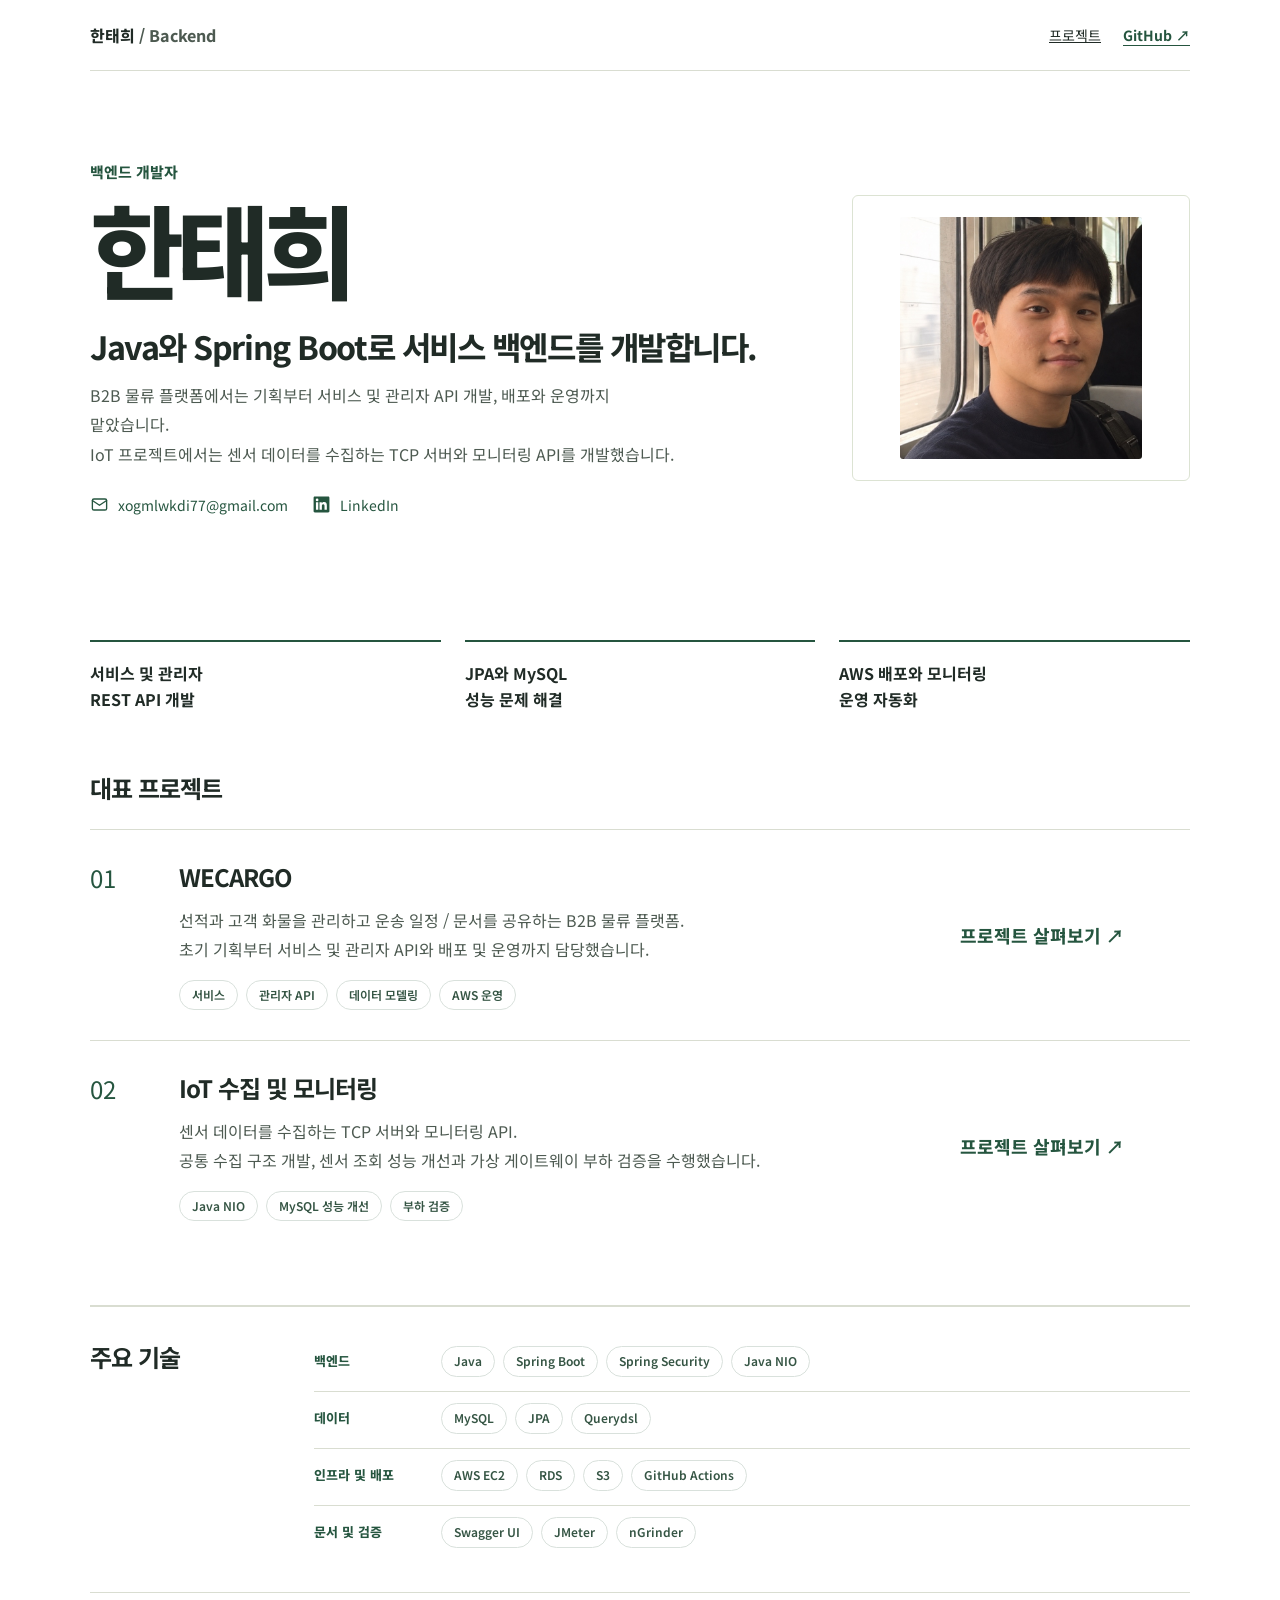
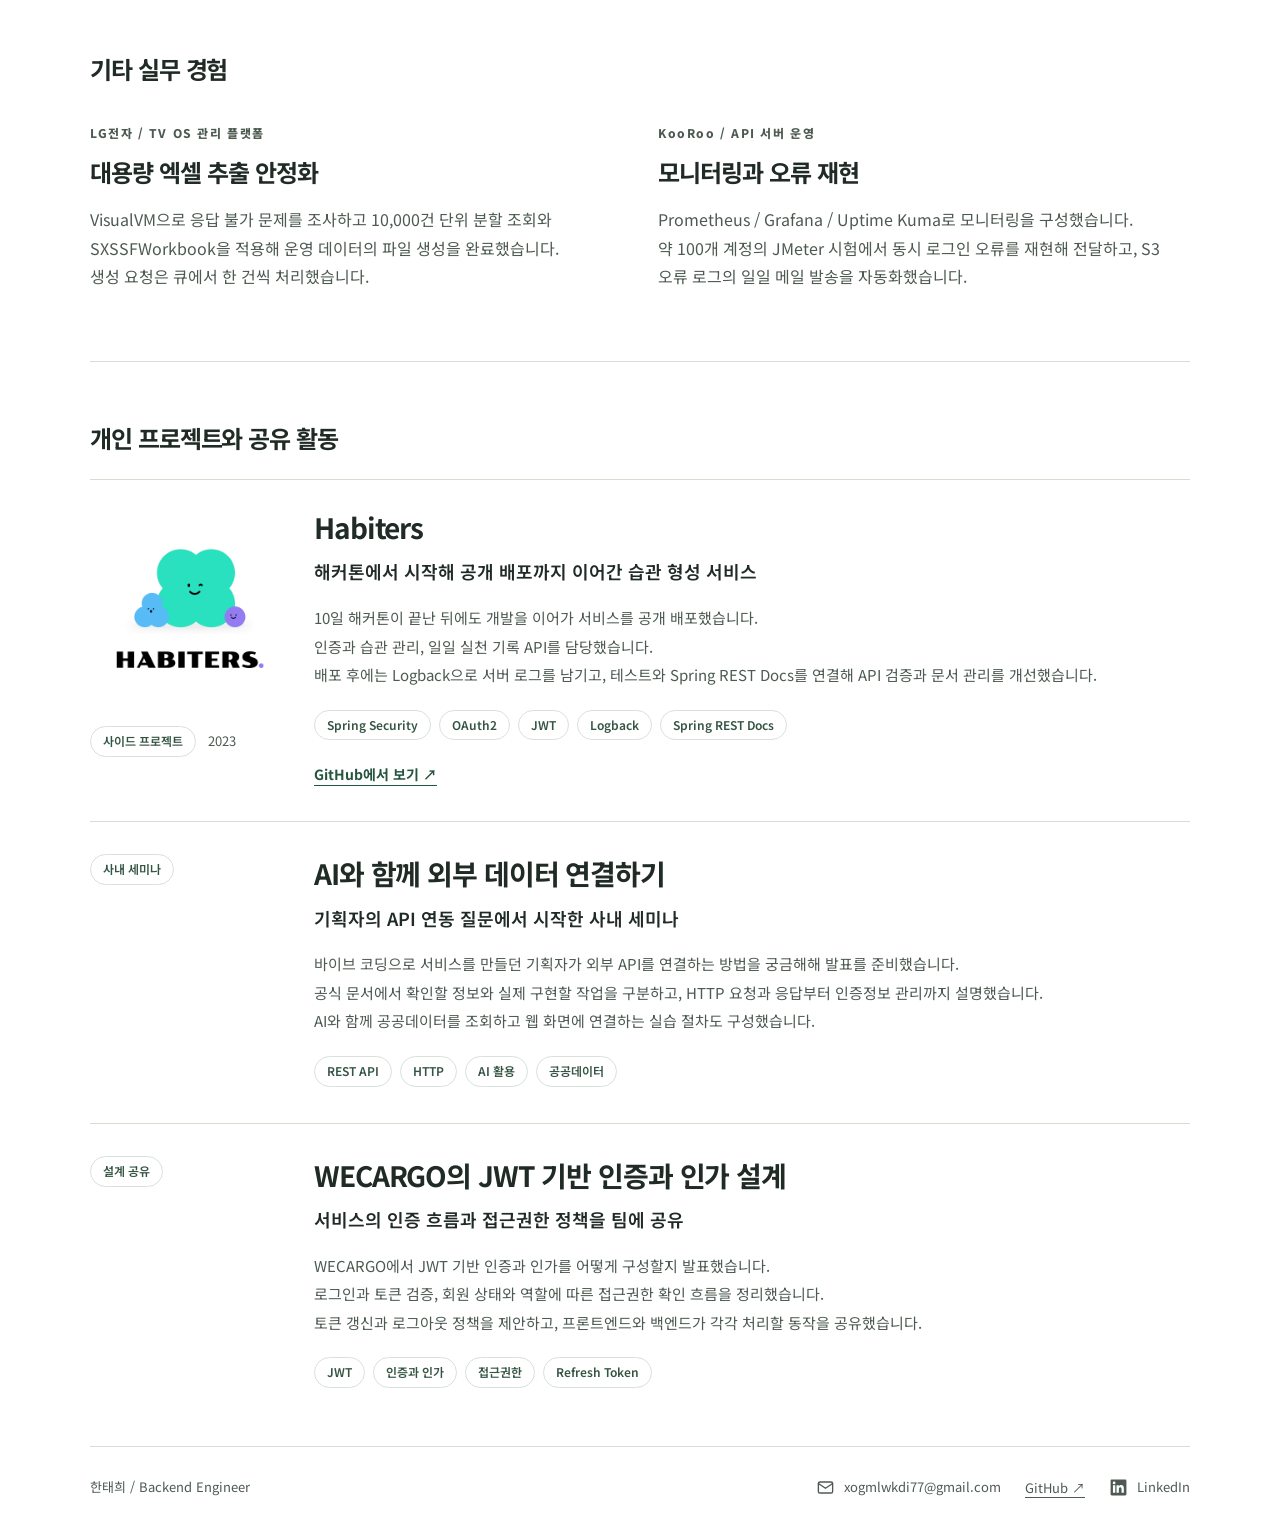
==== commit 0f6c5b68: "Restructure portfolio with project overviews and engineering notes" ====
--- a/index.html
+++ b/index.html
@@ -1,1278 +1,50 @@
-<!doctype html>
-<html lang="ko">
-<head>
-<meta charset="utf-8">
-<meta name="viewport" content="width=device-width, initial-scale=1">
-<title>한태희 | 백엔드 개발 포트폴리오</title>
-<style>
-  :root {
-    color-scheme: light;
-    --ink: #14263c;
-    --muted: #4a6078;
-    --navy: #101f35;
-    --blue: #205bb2;
-    --line: #dbe4ef;
-    --paper: #fff;
-  }
-  * { box-sizing: border-box; }
-  body {
-    margin: 0;
-    background: #edf2f8;
-    color: var(--ink);
-    font: 16px/1.75 "Inter", "Malgun Gothic", sans-serif;
-    word-break: keep-all;
-    overflow-wrap: anywhere;
-  }
-  main { max-width: 1120px; margin: 30px auto 64px; padding-inline: 20px; }
-  a { color: var(--blue); text-underline-offset: .22em; }
-  a:focus-visible { outline: 2px solid #64a4ff; outline-offset: 4px; }
-  h1, h2, h3 { line-height: 1.24; letter-spacing: -.05em; }
-  p { margin: 0 0 1em; }
-  .intro {
-    display: grid;
-    grid-template-columns: minmax(0, 1.65fr) minmax(220px, 1fr);
-    gap: clamp(32px, 7vw, 92px);
-    align-items: end;
-    padding: clamp(28px, 7vw, 86px);
-    background: linear-gradient(140deg, #101f35, #183657);
-    color: #fff;
-  }
-  .intro-copy > p:not(.kicker) { max-width: 47ch; color: #dbe7f5; }
-  .kicker { color: #a7cfff; font-size: .9rem; font-weight: 700; }
-  h1 { margin: 0 0 .32em; font-size: clamp(58px, 10vw, 115px); font-weight: 800; }
-  .intro-link a {
-    display: inline-block;
-    margin-top: .7em;
-    padding: .3em .95em;
-    border: 1px solid #7294bd;
-    border-radius: 100px;
-    color: white;
-    text-decoration: none;
-  }
-  .intro-link a:hover { background: #24496e; }
-  .contents > p { margin-bottom: .45em; color: #a7cfff; font-size: .85rem; font-weight: 700; }
-  nav { display: grid; }
-  nav a {
-    display: flex;
-    align-items: center;
-    justify-content: space-between;
-    gap: 12px;
-    padding: .65em 0;
-    border-top: 1px solid #527094;
-    color: #fff;
-    text-decoration: none;
-  }
-  nav a::after { content: "↘"; color: #a7cfff; }
-  nav a:hover { color: #a7cfff; }
-  .chapter {
-    margin-top: 12px;
-    padding: clamp(24px, 6vw, 76px);
-    background: var(--paper);
-  }
-  h2 { margin: 0 0 .55em; font-size: clamp(29px, 5vw, 51px); }
-  h3 { margin: 2em 0 .72em; font-size: clamp(19px, 3vw, 28px); }
-  ul { padding-inline-start: 1.35em; }
-  li + li { margin-top: .75em; }
-  code { color: #164681; background: #edf3fb; padding: .1em .3em; border-radius: 4px; }
-  .cover {
-    display: grid;
-    place-items: center;
-    min-height: clamp(300px, 67vw, 620px);
-    margin-top: 34px;
-    padding: 36px 24px;
-    color: white;
-    text-align: center;
-  }
-  .cover > div { width: min(90%, 530px); }
-  .cover p { margin: 0; color: #e7f1ff; }
-  .cover h2 { margin: .28em 0 .4em; font-size: clamp(40px, 8vw, 88px); }
-  .iot {
-    background:
-      radial-gradient(ellipse at 80% 18%, #2a537d 0, transparent 56%),
-      linear-gradient(140deg, #0e1d33, #172f50);
-  }
-  .wecargo { background: var(--blue); }
-  .wecargo img { display: block; width: 100%; height: auto; margin: 0 auto 18px; }
-  .metrics { margin-block: 24px; }
-  .metrics > div { padding: clamp(14px, 3vw, 25px); background: #eef4fc; border-top: 3px solid var(--blue); }
-  .metrics strong { display: block; color: #173d75; font-size: clamp(25px, 4vw, 43px); line-height: 1.15; font-variant-numeric: tabular-nums; }
-  .metrics strong span { color: #4173ae; }
-  .metrics small { margin-inline-start: .2em; font-size: .48em; }
-  .metrics p { margin: .65em 0 0; font-size: .88em; color: var(--muted); }
-  table { width: 100%; border-collapse: collapse; font-size: .9em; }
-  th, td { border-bottom: 1px solid var(--line); padding: .7em .8em; vertical-align: top; }
-  th { background: #eaf1fa; text-align: left; }
-  tbody tr:nth-child(even) { background: #f7f9fc; }
-  figure { margin: 1.6em 0; padding: clamp(8px, 2vw, 16px); border: 1px solid var(--line); background: #f7f9fc; }
-  figure img { display: block; max-width: 100%; height: auto; margin-inline: auto; }
-  figcaption { margin: .7em .15em .15em; color: var(--muted); font-size: .86em; }
-  @media screen and (max-width: 680px) {
-    main { margin-top: 12px; padding-inline: 12px; }
-    .intro { grid-template-columns: 1fr; }
-  }
-  @media screen and (max-width: 440px) {
-    table { font-size: .8em; }
-    th, td { padding: .5em .35em; }
-  }
-  @page { size: A4 portrait; margin: 15mm; }
-  @page project { size: A4 portrait; margin: 0; }
-  @media print {
-    body { background: white; font-size: 10.5pt; }
-    main { max-width: none; margin: 0; padding: 0; }
-    .intro { display: block; padding: 0 0 5mm; background: white; color: var(--ink); }
-    .intro-copy > p:not(.kicker), .kicker { color: var(--muted); }
-    h1 { font-size: 35pt; }
-    h2 { font-size: 24pt; }
-    h3 { font-size: 15pt; }
-    .contents { display: none; }
-    .intro-link a { margin: 0; padding: 0; border: 0; color: var(--blue); }
-    .chapter { margin: 0; padding: 0; }
-    .chapter + .chapter { margin-top: 7mm; }
-    .cover {
-      page: project;
-      break-before: page;
-      break-after: page;
-      width: 210mm;
-      height: 296.9mm;
-      min-height: 0;
-      margin: 0;
-      print-color-adjust: exact;
-      -webkit-print-color-adjust: exact;
-    }
-    .cover h2 { font-size: 44pt; }
-    .cover > div { max-width: 130mm; }
-    h2, h3 { break-after: avoid; }
-    figure, tr, .metrics { break-inside: avoid; }
-    figure img { max-height: 115mm; object-fit: contain; }
-  }
-  @media screen {
-    .presentation main { margin-bottom: 86px; }
-    .presentation .slide { margin-top: 0; min-height: calc(100svh - 116px); }
-    .presentation .slide[hidden] { display: none; }
-    .presentation .slide-label { margin-bottom: 12px; color: var(--blue); font-size: .85rem; font-weight: 700; }
-    .presentation .slide > h3 { margin-top: 0; }
-    .presentation .slide figure img { max-height: 62svh; object-fit: contain; }
-    .presentation .slide .architecture-figure img { max-height: 44svh; }
-    .presentation .slide figure a { display: block; }
-    .presentation .slide figure a:focus-visible { outline-offset: 6px; }
-    .presentation-controls {
-      position: fixed;
-      inset: auto 0 0;
-      display: flex;
-      justify-content: center;
-      align-items: center;
-      gap: clamp(6px, 2vw, 20px);
-      padding: 10px 8px max(10px, env(safe-area-inset-bottom));
-      background: var(--navy);
-      color: white;
-    }
-    .presentation-controls[hidden] { display: none; }
-    .presentation-controls button {
-      min-height: 44px;
-      border: 1px solid #7294bd;
-      border-radius: 6px;
-      padding: 4px clamp(8px, 2vw, 16px);
-      background: transparent;
-      color: white;
-      font: inherit;
-      cursor: pointer;
-    }
-    .presentation-controls button:hover:not(:disabled) { background: #24496e; }
-    .presentation-controls button:disabled { opacity: .42; cursor: default; }
-    .presentation-controls button:focus-visible { outline: 2px solid #a7cfff; outline-offset: 2px; }
-    .presentation-controls output { min-width: 7ch; text-align: center; font-variant-numeric: tabular-nums; }
-  }
-  @media print {
-    .presentation-controls, .slide-label { display: none; }
-    .slide[hidden] { display: revert; }
-    .slide figure a::after { content: none; }
-  }
-  .project-timeline {
-    position: relative;
-    display: grid;
-    gap: 12px;
-    margin: 20px 0 0;
-    padding: 0;
-    list-style: none;
-  }
-  .project-timeline li:not(:last-child)::after {
-    content: "";
-    position: absolute;
-    top: 23px;
-    bottom: -35px;
-    left: 50%;
-    border-left: 2px solid var(--line);
-    transform: translateX(-50%);
-  }
-  .project-timeline li:has(+ .timeline-transition)::after,
-  .project-timeline .timeline-transition::after {
-    border-left-style: dashed;
-    border-left-color: #7692b2;
-  }
-  .project-timeline li {
-    position: relative;
-    display: grid;
-    grid-template-columns: minmax(0, 1fr) minmax(0, 1fr);
-    gap: 32px;
-    margin: 0;
-    break-inside: avoid;
-  }
-  .project-timeline li::before {
-    content: "";
-    position: absolute;
-    top: 18px;
-    left: 50%;
-    width: 10px;
-    height: 10px;
-    z-index: 1;
-    border-radius: 50%;
-    background: var(--blue);
-    box-shadow: 0 0 0 4px var(--paper);
-    transform: translateX(-50%);
-  }
-  .project-timeline li:nth-child(even) > div { grid-column: 2; }
-  .project-timeline li > div {
-    padding: 9px 14px;
-    border: 1px solid var(--line);
-    border-radius: 6px;
-    background: #f7f9fc;
-  }
-  .project-timeline time, .project-timeline .timeline-period {
-    display: block;
-    color: var(--blue);
-    font-size: .78rem;
-    font-weight: 700;
-  }
-  .project-timeline strong { display: block; line-height: 1.35; }
-  .project-timeline p { margin: .2em 0 0; color: var(--muted); font-size: .86rem; line-height: 1.45; }
-  @media screen and (max-width: 680px) {
-    .project-timeline li::before, .project-timeline li:not(:last-child)::after { left: 6px; }
-    .project-timeline li { display: block; padding-left: 22px; }
-  }
-  .iot-milestones > section + section {
-    margin-top: 16px;
-    padding-top: 16px;
-    border-top: 1px solid var(--line);
-  }
-  .iot-milestones > section { break-inside: avoid; }
-  .iot-milestones h4 { margin: 0 0 6px; line-height: 1.4; }
-  .iot-milestones time { color: var(--blue); margin-inline-end: .6em; }
-  .iot-milestones ul { margin: 0; }
-  .iot-milestones li + li { margin-top: .25em; }
-  .project-stack { margin-top: 28px; padding-top: 18px; border-top: 1px solid var(--line); }
-  .project-stack h4 { margin: 0 0 10px; font-size: .9rem; color: var(--muted); }
-  .project-stack ul {
-    display: flex;
-    flex-wrap: wrap;
-    gap: 8px;
-    margin: 0;
-    padding: 0;
-    list-style: none;
-  }
-  .project-stack li {
-    margin: 0;
-    padding: .25em .8em;
-    border: 1px solid #cddff6;
-    border-radius: 999px;
-    background: #eef5ff;
-    color: #174582;
-    font-size: .85rem;
-    font-weight: 600;
-  }
-  @media print { .project-stack { break-inside: avoid; } }
-  .overview-period {
-    display: flex;
-    flex-wrap: wrap;
-    gap: 4px 14px;
-    margin: -.2em 0 22px;
-    color: var(--blue);
-    font-size: .9rem;
-    font-weight: 700;
-  }
-  .overview-period span { color: var(--muted); font-weight: 500; }
-  .overview-grid {
-    display: grid;
-    grid-template-columns: minmax(0, 2fr) minmax(0, 3fr);
-    gap: 14px;
-  }
-  .overview-grid > section {
-    padding: clamp(16px, 2.5vw, 24px);
-    border: 1px solid var(--line);
-    border-radius: 8px;
-  }
-  .overview-summary { background: #f0f5fc; }
-  .overview-grid h4 { margin: 0 0 10px; color: #173d75; line-height: 1.4; }
-  .overview-grid p, .overview-grid ul { margin: 0; }
-  .overview-summary p + p { margin-top: .75em; }
-  .overview-grid li { font-size: .94em; }
-  .overview-grid li strong { display: block; }
-  @media screen and (max-width: 680px) {
-    .overview-grid { grid-template-columns: 1fr; }
-  }
-  @media print {
-    .overview-grid > section { break-inside: avoid; }
-  }
-  .achievement-title {
-    margin-block: 2em .75em;
-    color: #173d75;
-    font-size: clamp(32px, 6vw, 68px);
-  }
-  @media screen {
-    .presentation .slide:has(> .achievement-title):not([hidden]) {
-      display: grid;
-      align-content: center;
-      gap: 12px;
-      background: #152b47;
-    }
-    .presentation .slide:has(> .achievement-title) > .slide-label {
-      margin: 0;
-      color: #a7cfff;
-    }
-    .presentation .slide > .achievement-title {
-      margin: 0;
-      color: white;
-    }
-  }
-  @media print {
-    .achievement-title { font-size: 24pt; }
-  }
-  .monitoring-flow {
-    --monitoring-gap: 26px;
-    display: grid;
-    gap: var(--monitoring-gap);
-  }
-  .monitoring-flow h4 { margin: 0 0 3px; line-height: 1.35; }
-  .monitoring-flow p { margin: 0; font-size: .92em; }
-  .monitoring-input, .monitoring-routing, .monitoring-targets > section {
-    padding: 16px 20px;
-    border: 1px solid var(--line);
-    border-radius: 8px;
-  }
-  .monitoring-input, .monitoring-routing { position: relative; }
-  .monitoring-input::after, .monitoring-routing::after {
-    content: "";
-    position: absolute;
-    bottom: calc(-1 * var(--monitoring-gap) + 4px);
-    left: 50%;
-    width: 12px;
-    height: 18px;
-    background: #5279aa;
-    clip-path: polygon(42% 0, 58% 0, 58% 68%, 100% 68%, 50% 100%, 0 68%, 42% 68%);
-    transform: translateX(-50%);
-    print-color-adjust: exact;
-  }
-  .monitoring-targets { display: grid; grid-template-columns: repeat(2, minmax(0, 1fr)); gap: 20px; }
-  .monitoring-targets strong { display: block; margin-bottom: 4px; color: #174582; }
-  .monitoring-history { padding-top: 10px; border-top: 1px solid var(--line); color: var(--muted); }
-  @media screen and (max-width: 540px) {
-    .monitoring-targets { grid-template-columns: 1fr; }
-  }
-  @media print {
-    .monitoring-flow > * { break-inside: avoid; }
-  }
-  .tcp-test-example {
-    margin-top: 18px;
-    padding: 12px 16px;
-    border: 1px solid var(--line);
-    border-radius: 8px;
-  }
-  .tcp-test-example summary { color: var(--blue); font-weight: 700; cursor: pointer; }
-  .tcp-test-example p { margin: 12px 0; }
-  .tcp-test-example pre {
-    margin: 12px 0 0;
-    padding: 14px;
-    overflow-x: auto;
-    background: #f0f5fc;
-    font-size: .82em;
-  }
-  .tcp-test-example pre code { padding: 0; background: transparent; }
-  .tcp-test-checks { font-size: .92em; }
-  .load-test-screens {
-    display: grid;
-    grid-template-columns: repeat(2, minmax(0, 1fr));
-    gap: 14px;
-    margin-block: 20px;
-  }
-  .load-test-screens figure { min-width: 0; margin: 0; }
-  @media screen and (max-width: 680px) {
-    .load-test-screens { grid-template-columns: 1fr; }
-  }
-  .load-test-change ul { margin-block: 8px 0; }
-  .overview-results { margin-top: 22px; }
-  .overview-results h4 { margin: 0 0 8px; font-size: .9rem; color: var(--muted); }
-  .overview-results-grid {
-    display: grid;
-    grid-template-columns: repeat(2, minmax(0, 1fr));
-    gap: 14px;
-  }
-  .overview-results-grid > div {
-    padding: 10px 14px;
-    border-inline-start: 3px solid var(--blue);
-    background: #f0f5fc;
-  }
-  .overview-results-grid p { margin: 0; font-size: .82rem; color: var(--muted); }
-  .overview-results-grid .overview-result-label { font-weight: 700; }
-  .overview-results-grid strong {
-    display: block;
-    margin-block: 2px;
-    color: #173d75;
-    font-size: clamp(20px, 3vw, 29px);
-    line-height: 1.25;
-    font-variant-numeric: tabular-nums;
-  }
-  @media screen and (max-width: 540px) {
-    .overview-results-grid { grid-template-columns: 1fr; }
-  }
-  @media print { .overview-results { break-inside: avoid; } }
-  .load-test-results { margin-top: 26px; padding-top: 18px; border-top: 1px solid var(--line); }
-  .load-test-results h4 { margin: 0 0 12px; color: #173d75; font-size: 1.1rem; }
-  .load-test-results .metrics { margin-top: 0; }
-  @media print { .load-test-results h4 { break-after: avoid; } }
-  .cargo-model {
-    display: grid;
-    grid-template-columns: minmax(0, 1fr) clamp(42px, 10vw, 110px) minmax(0, 1fr);
-    grid-template-areas: "mbl mbl mbl" "reference . manage" "hbl select container";
-    row-gap: 9px;
-    align-items: stretch;
-    margin-block: 24px;
-    break-inside: avoid;
-  }
-  .cargo-node { padding: clamp(10px, 3vw, 22px); border: 1px solid var(--line); border-radius: 9px; }
-  .cargo-node h4 { margin: 0 0 6px; line-height: 1.35; font-size: clamp(13px, 2.2vw, 18px); }
-  .cargo-node h4 span { display: block; color: var(--blue); font-size: 1.13em; }
-  .cargo-node p { margin: 0; color: var(--muted); font-size: clamp(12px, 1.7vw, 15px); }
-  .cargo-mbl { grid-area: mbl; background: #edf4ff; border-color: #c8daef; text-align: center; }
-  .cargo-hbl { grid-area: hbl; }
-  .cargo-container { grid-area: container; }
-  .cargo-reference { grid-area: reference; }
-  .cargo-manage { grid-area: manage; }
-  .cargo-select { grid-area: select; align-self: center; }
-  .cargo-edge { color: var(--muted); text-align: center; font-size: clamp(10px, 1.7vw, 13px); font-weight: 600; }
-  .cargo-edge span { display: block; color: var(--blue); font-size: 20px; line-height: 1; }
-  .cargo-model-note { padding-top: 14px; border-top: 1px solid var(--line); }
-  .cargo-model-note > li { break-inside: avoid; }
-  .wecargo-map-entry, .wecargo-map-grid {
-    display: grid;
-    grid-template-columns: repeat(2, minmax(0, 1fr));
-    gap: 12px;
-  }
-  .wecargo-map-entry > div, .wecargo-map-grid > section {
-    padding: 14px 16px;
-    border: 1px solid var(--line);
-    border-radius: 8px;
-    break-inside: avoid;
-  }
-  .wecargo-map-entry p, .wecargo-map-grid p { margin: 4px 0 0; color: var(--muted); font-size: .9em; }
-  .wecargo-map-grid h4 { margin: 0; color: #173d75; }
-  .wecargo-map-api { margin: 10px 0; text-align: center; color: var(--blue); font-size: .9em; font-weight: 700; }
-  .wecargo-map-api span { margin-inline-end: 4px; }
-  .wecargo-map-core { background: #edf4ff; }
-  .cargo-sources + .wecargo-map-api + .cargo-model { margin-top: 10px; }
-  .cargo-mbl { display: grid; grid-template-columns: minmax(0, 1fr) minmax(0, 1fr); gap: 12px; text-align: left; }
-  .cargo-schedule { padding-inline-start: 12px; border-inline-start: 1px solid #c8daef; }
-  .cargo-schedule .cargo-schedule-link { margin-top: 5px; color: var(--blue); font-weight: 600; }
-  @media screen and (max-width: 480px) {
-    .wecargo-map-entry, .wecargo-map-grid { grid-template-columns: 1fr; }
-  }
-  .document-flow {
-    display: grid;
-    grid-template-columns: repeat(4, minmax(0, 1fr));
-    gap: 24px;
-    margin: 24px 0 0;
-    padding: 0;
-    list-style: none;
-  }
-  .document-flow > li {
-    position: relative;
-    min-width: 0;
-    margin: 0;
-    padding: 14px;
-    border: 1px solid var(--line);
-    border-radius: 8px;
-    break-inside: avoid;
-  }
-  .document-flow > li:not(:last-child)::after {
-    content: "→";
-    position: absolute;
-    inset: 50% -23px auto auto;
-    width: 21px;
-    transform: translateY(-50%);
-    color: var(--blue);
-    text-align: center;
-  }
-  .document-flow .document-flow-upload { border-color: #a9c6eb; background: #eef5ff; }
-  .document-flow-path { color: var(--blue); font-size: .77rem; font-weight: 700; }
-  .document-flow h4 { margin: 5px 0 8px; line-height: 1.4; }
-  .document-flow p { margin: 0; color: var(--muted); font-size: .88em; line-height: 1.55; }
-  @media screen and (max-width: 740px) {
-    .document-flow { grid-template-columns: 1fr; }
-    .document-flow > li:not(:last-child)::after {
-      content: "↓";
-      inset: auto auto -24px 50%;
-      transform: translateX(-50%);
-    }
-  }
-</style>
-</head>
-<body>
-<main>
-  <header class="intro">
-  <div class="intro-copy">
-    <p class="kicker">백엔드 개발 포트폴리오</p>
-    <h1>한태희</h1>
-    <p>Java와 Spring Boot로 B2B 물류 플랫폼과 IoT 모니터링 시스템을 개발했습니다. 네트워크 엔지니어로 기업망 구축과 운영을 경험한 뒤 백엔드 개발로 전환했습니다. 위앨리스에서는 데이터 모델과 API 설계, 장비 통신, 외부 서비스 연동, AWS 배포와 운영을 담당했습니다.</p>
-    <div class="intro-link"><a href="https://github.com/gombasan">GitHub</a></div>
-  </div>
-  <aside class="contents">
-    <p>목차</p>
-    <nav aria-label="포트폴리오 목차">
-<a href="#chapter-skills">기술 스택</a>
-<a href="#chapter-iot">IoT 디바이스 모니터링</a>
-<a href="#chapter-wecargo">WECARGO</a>
-<a href="#chapter-talks">사내 기술 발표</a>
-<a href="#chapter-earlier">이전 프로젝트</a>
-    </nav>
-  </aside>
-</header>
-<section class="chapter" id="chapter-skills"><h2>기술 스택</h2>
-<table>
-<thead>
-<tr>
-<th>영역</th>
-<th>기술</th>
-<th>적용 경험</th>
-</tr>
-</thead>
-<tbody>
-<tr>
-<td>백엔드</td>
-<td>Java, Spring Boot, Spring Security, JPA, MyBatis</td>
-<td>서비스 API, 인증과 권한, 대용량 데이터 추출</td>
-</tr>
-<tr>
-<td>실시간 데이터 전송</td>
-<td>WebSocket, STOMP</td>
-<td>게이트웨이와 공간 단위로 센서 수집 이벤트 발행</td>
-</tr>
-<tr>
-<td>데이터베이스</td>
-<td>MySQL</td>
-<td>실행 계획 분석, 복합 인덱스와 유니크 제약 적용</td>
-</tr>
-<tr>
-<td>장비 통신과 시험 도구</td>
-<td>TCP, Java NIO, Node.js</td>
-<td>장비 수집 서버와 가상 게이트웨이 개발</td>
-</tr>
-<tr>
-<td>배포와 운영</td>
-<td>AWS EC2, RDS, SES, Docker, Nginx, GitHub Actions, Linux</td>
-<td>배포 자동화, HTTPS와 DNS 구성, 메일 발송 운영</td>
-</tr>
-<tr>
-<td>모니터링과 부하 검증</td>
-<td>Spring Boot Actuator, Prometheus, Grafana, Uptime Kuma, JMeter, nGrinder</td>
-<td>서버 지표와 API 가용성 모니터링, 사용자 시나리오와 부하 시험</td>
-</tr>
-</tbody>
-</table>
-</section>
-<header class="cover iot" id="chapter-iot"><div><p>콜드체인과 냉매 센서</p><h2>IoT 디바이스<br>모니터링</h2><p>TCP 수집 서버와 서비스 API</p></div></header>
-<section class="chapter" data-chapter-title="IoT 디바이스 모니터링"><h2>프로젝트 개요와 맡은 역할</h2>
-<p class="overview-period">위앨리스 <span>2024년 1월부터 단계별 개발</span></p>
-<div class="overview-grid">
-  <section class="overview-summary">
-    <h4>프로젝트 개요</h4>
-    <p>콜드체인과 냉매 누출 감지 장비의 측정값을 한곳에서 모니터링하는 시스템입니다.</p>
-<p>운영 담당자는 실시간 측정값으로 현재 상태를 확인하고, 기간별 차트로 수치가 언제부터 변했는지 살펴 이상 징후를 확인할 수 있습니다.</p>
-  </section>
-  <section class="overview-role">
-    <h4>TCP 수집 서버와 모니터링 API 전담</h4>
-    <ul>
-      <li><strong>장비 데이터 수집</strong> TCP 연결과 패킷 처리를 구현하고 실제 게이트웨이 및 센서 연동을 검증했습니다.</li>
-      <li><strong>모니터링 API</strong> 프론트엔드 개발자와 협업해 실시간 측정값과 차트용 센서 이력을 제공했습니다.</li>
-      <li><strong>양산 전 검증</strong> 가상 게이트웨이 도구를 개발해 동시 접속과 분산 전송을 시험했습니다.</li>
-    </ul>
-  </section>
-</div>
-<section class="overview-results" aria-labelledby="iot-results-title">
-  <h4 id="iot-results-title">핵심 결과</h4>
-  <div class="overview-results-grid">
-    <div>
-      <p class="overview-result-label">TCP 동시 접속 시험</p>
-      <strong>300대 → 900대</strong>
-      <p>5회 모두 10초 이내 ACK 수신율 90% 이상을 충족한 최대 시험 단계</p>
+<!doctype html><html lang="ko"><head><meta charset="utf-8"><meta name="viewport" content="width=device-width,initial-scale=1"><meta name="description" content="한태희 백엔드 포트폴리오 — 백엔드 개발자"><title>백엔드 개발자 | 한태희</title><link rel="preconnect" href="https://fonts.googleapis.com"><link rel="preconnect" href="https://fonts.gstatic.com" crossorigin><link href="https://fonts.googleapis.com/css2?family=Noto+Sans+KR:wght@400;500;600;700;800&display=swap" rel="stylesheet"><link rel="stylesheet" href="styles.css"></head><body><a class="skip" href="#main">본문으로 건너뛰기</a><header class="bar frame"><a class="brand" href="index.html">한태희<span class="muted"> / Backend</span></a><nav aria-label="주요 메뉴"><a href="index.html#work">프로젝트</a><a class="github" href="https://github.com/gombasan">GitHub ↗</a></nav></header><main class="frame" id="main"><section class="hero" aria-labelledby="intro-title">
+      <div>
+        <p class="role">백엔드 개발자</p>
+        <h1 id="intro-title">한태희</h1>
+        <p class="lead">Java와 Spring Boot로 서비스 백엔드를 개발합니다.</p>
+        <p class="bio">B2B 물류 플랫폼에서는 기획부터 서비스 및 관리자 API 개발, 배포와 운영까지 맡았습니다.<br>IoT 프로젝트에서는 센서 데이터를 수집하는 TCP 서버와 모니터링 API를 개발했습니다.</p><div class="intro-contacts"><a class="contact-item" href="mailto:xogmlwkdi77@gmail.com" aria-label="이메일 보내기: xogmlwkdi77@gmail.com"><svg class="contact-icon" viewBox="0 0 24 24" fill="none" stroke="currentColor" stroke-width="1.7" stroke-linecap="round" stroke-linejoin="round" aria-hidden="true"><rect x="3" y="5" width="18" height="14" rx="2"/><path d="m3 7 9 6 9-6"/></svg><span>xogmlwkdi77@gmail.com</span></a><a class="contact-item" href="https://www.linkedin.com/in/gombasan/" aria-label="LinkedIn 프로필 보기"><svg class="contact-icon" viewBox="0 0 24 24" fill="currentColor" aria-hidden="true"><path d="M20.45 2H3.55C2.69 2 2 2.68 2 3.52v16.96c0 .84.69 1.52 1.55 1.52h16.9c.86 0 1.55-.68 1.55-1.52V3.52c0-.84-.69-1.52-1.55-1.52ZM7.93 18.75H4.98V9.2h2.95v9.55ZM6.45 7.9a1.71 1.71 0 1 1 0-3.42 1.71 1.71 0 0 1 0 3.42Zm12.3 10.85H15.8V14.1c0-1.11-.02-2.54-1.55-2.54-1.55 0-1.79 1.21-1.79 2.46v4.73H9.51V9.2h2.83v1.31h.04c.39-.74 1.36-1.52 2.79-1.52 2.98 0 3.58 1.96 3.58 4.5v5.26Z"/></svg><span>LinkedIn</span></a></div>
+      </div>
+      <figure class="portrait">
+        <img src="assets/profile.jpg" width="720" height="720" alt="한태희 프로필 사진" fetchpriority="high">
+      </figure>
+    </section><div class="strengths" aria-label="핵심 역량"><div>서비스 및 관리자<br>REST API 개발</div><div>JPA와 MySQL<br>성능 문제 해결</div><div>AWS 배포와 모니터링<br>운영 자동화</div></div><section class="section" id="work"><div class="section-head"><h2>대표 프로젝트</h2></div><a class="case" href="wecargo.html"><span class="num">01</span><div><h3>WECARGO</h3><p>선적과 고객 화물을 관리하고 운송 일정 / 문서를 공유하는 B2B 물류 플랫폼.<br>초기 기획부터 서비스 및 관리자 API와 배포 및 운영까지 담당했습니다.</p><div class="skill-tags"><span class="skill-tag">서비스</span><span class="skill-tag">관리자 API</span><span class="skill-tag">데이터 모델링</span><span class="skill-tag">AWS 운영</span></div></div><div class="result">프로젝트 살펴보기 ↗</div></a><a class="case" href="iot.html"><span class="num">02</span><div><h3>IoT 수집 및 모니터링</h3><p>센서 데이터를 수집하는 TCP 서버와 모니터링 API.<br>공통 수집 구조 개발, 센서 조회 성능 개선과 가상 게이트웨이 부하 검증을 수행했습니다.</p><div class="skill-tags"><span class="skill-tag">Java NIO</span><span class="skill-tag">MySQL 성능 개선</span><span class="skill-tag">부하 검증</span></div></div><div class="result">프로젝트 살펴보기 ↗</div></a></section><section class="stack" aria-labelledby="tech-title">
+      <h2 id="tech-title">주요 기술</h2>
+      <dl>
+        <div><dt>백엔드</dt><dd><div class="skill-tags"><span class="skill-tag">Java</span><span class="skill-tag">Spring Boot</span><span class="skill-tag">Spring Security</span><span class="skill-tag">Java NIO</span></div></dd></div>
+        <div><dt>데이터</dt><dd><div class="skill-tags"><span class="skill-tag">MySQL</span><span class="skill-tag">JPA</span><span class="skill-tag">Querydsl</span></div></dd></div>
+        <div><dt>인프라 및 배포</dt><dd><div class="skill-tags"><span class="skill-tag">AWS EC2</span><span class="skill-tag">RDS</span><span class="skill-tag">S3</span><span class="skill-tag">GitHub Actions</span></div></dd></div>
+        <div><dt>문서 및 검증</dt><dd><div class="skill-tags"><span class="skill-tag">Swagger UI</span><span class="skill-tag">JMeter</span><span class="skill-tag">nGrinder</span></div></dd></div>
+      </dl>
+    </section><section class="section"><div class="section-head"><h2>기타 실무 경험</h2></div><div class="other"><div><p class="eyebrow">LG전자  /  TV OS 관리 플랫폼</p><h3>대용량 엑셀 추출 안정화</h3><p>VisualVM으로 응답 불가 문제를 조사하고 10,000건 단위 분할 조회와 SXSSFWorkbook을 적용해 운영 데이터의 파일 생성을 완료했습니다.<br>생성 요청은 큐에서 한 건씩 처리했습니다.</p></div><div><p class="eyebrow">KooRoo  /  API 서버 운영</p><h3>모니터링과 오류 재현</h3><p>Prometheus / Grafana / Uptime Kuma로 모니터링을 구성했습니다.<br>약 100개 계정의 JMeter 시험에서 동시 로그인 오류를 재현해 전달하고, S3 오류 로그의 일일 메일 발송을 자동화했습니다.</p></div></div></section><section class="section activities" id="activities" aria-labelledby="activities-title">
+  <div class="section-head"><h2 id="activities-title">개인 프로젝트와 공유 활동</h2></div>
+  <article class="activity">
+    <div class="activity-identity"><img class="activity-image" src="assets/habiters.png" width="480" height="480" alt="Habiters 로고와 초록색, 파란색, 보라색 캐릭터" loading="lazy"><div class="activity-label"><span class="skill-tag">사이드 프로젝트</span><span class="activity-year">2023</span></div></div>
+    <div class="activity-body">
+      <h3>Habiters</h3>
+      <p class="activity-subtitle">해커톤에서 시작해 공개 배포까지 이어간 습관 형성 서비스</p>
+      <p>10일 해커톤이 끝난 뒤에도 개발을 이어가 서비스를 공개 배포했습니다.<br>인증과 습관 관리, 일일 실천 기록 API를 담당했습니다.<br>배포 후에는 Logback으로 서버 로그를 남기고, 테스트와 Spring REST Docs를 연결해 API 검증과 문서 관리를 개선했습니다.</p>
+      <div class="skill-tags" aria-label="Habiters 사용 기술"><span class="skill-tag">Spring Security</span><span class="skill-tag">OAuth2</span><span class="skill-tag">JWT</span><span class="skill-tag">Logback</span><span class="skill-tag">Spring REST Docs</span></div>
+      <a class="activity-link" href="https://github.com/potenday-project/Habiters_BE">GitHub에서 보기 ↗</a>
     </div>
-    <div>
-      <p class="overview-result-label">센서 타임라인 API</p>
-      <strong>2,000ms → 250ms</strong>
-      <p>동일 조회 조건에서 평균 응답 시간 약 87.5% 단축</p>
+  </article>
+
+  <article class="activity">
+    <div class="activity-label"><span class="skill-tag">사내 세미나</span></div>
+    <div class="activity-body">
+      <h3>AI와 함께 외부 데이터 연결하기</h3>
+      <p class="activity-subtitle">기획자의 API 연동 질문에서 시작한 사내 세미나</p>
+      <p>바이브 코딩으로 서비스를 만들던 기획자가 외부 API를 연결하는 방법을 궁금해해 발표를 준비했습니다.<br>공식 문서에서 확인할 정보와 실제 구현할 작업을 구분하고, HTTP 요청과 응답부터 인증정보 관리까지 설명했습니다.<br>AI와 함께 공공데이터를 조회하고 웹 화면에 연결하는 실습 절차도 구성했습니다.</p>
+      <div class="skill-tags" aria-label="세미나 주제"><span class="skill-tag">REST API</span><span class="skill-tag">HTTP</span><span class="skill-tag">AI 활용</span><span class="skill-tag">공공데이터</span></div>
     </div>
-  </div>
-</section>
-<div class="project-stack">
-  <h4>사용 기술</h4>
-  <ul>
-    <li>Java</li>
-    <li>Spring Boot</li>
-    <li>TCP Socket</li>
-    <li>Java NIO</li>
-    <li>WebSocket / STOMP</li>
-    <li>REST API</li>
-    <li>MySQL</li>
-    <li>AWS</li>
-  </ul>
-</div>
-<h3>개발 경과</h3>
-<ol class="project-timeline">
-  <li><div><time datetime="2024-01">2024년 1~4월</time><strong>콜드체인 수집 서버 재구축</strong><p>Node.js 기반 TCP 서버를 Spring Boot로 재구축하고 AWS 운영 환경을 이관했습니다.</p></div></li>
-  <li class="timeline-transition"><div><time datetime="2024">2024년</time><strong>콜드체인 게이트웨이와 센서의 기구 및 하드웨어 재설계</strong><p>하드웨어팀이 재설계를 진행했고, 저는 신규 장비 연동 관련 논의에 참여했습니다.</p></div></li>
-  <li><div><time datetime="2025-09">2025년 9월</time><strong>신규 콜드체인 장비 연동 재개</strong><p>펌웨어 개발팀과 전송 프로토콜을 협의하고 데이터 암호화 방식을 제안했습니다.</p></div></li>
-  <li><div><time datetime="2025-11">2025년 11~12월</time><strong>냉매 센서 연동 추가</strong><p>콜드체인과 냉매 실장비의 데이터 수집을 검증했습니다.</p></div></li>
-  <li><div><time datetime="2026-03">2026년 3~5월</time><strong>TCP 전용 수집 서버 분리</strong><p>공통 수집을 모니터링 API에서 분리하고 부하 테스트를 진행했습니다.</p></div></li>
-  <li><div><time datetime="2026-10">2026년 10~11월</time><strong>TCP 처리 및 센서 조회 성능 개선</strong><p>패킷 처리와 소켓 입출력을 분리하고 센서 이력 조회의 병목을 개선했습니다.</p></div></li>
-</ol>
-<h3>초기 수집 서버 구축과 장비 연동</h3>
-<div class="iot-milestones">
-  <section>
-    <h4><time datetime="2024-01">2024년 1~4월</time> 콜드체인 수집 서버 재구축</h4>
-    <ul>
-      <li>문서가 없던 Node.js TCP 서버의 동작을 분석하고 문서로 정리하면서 Spring Boot로 재구축했습니다.</li>
-      <li>TPMS 타이어 정보 처리를 제거하고 콜드체인 센서 측정값만 저장하도록 변경했습니다.</li>
-      <li>실제 측정값을 표시하는 웹 화면용 API를 구현하고 SSE로 수집 이벤트를 전송했습니다.</li>
-      <li>외부 업체가 관리하던 AWS 환경을 이관받아 3계층 아키텍처를 참고해 재구성했습니다.</li>
-    </ul>
-  </section>
-  <section>
-    <h4><time datetime="2025-09">2025년 9월</time> 신규 콜드체인 장비 연동 재개</h4>
-    <ul>
-      <li>펌웨어 개발팀과 전송 프로토콜 및 서버 수신 방식을 협의했습니다.</li>
-      <li>제안한 데이터 전송 암호화 방식이 채택됐고, 연동 테스트용 데모 규격을 문서로 공유했습니다.</li>
-    </ul>
-  </section>
-  <section>
-    <h4><time datetime="2025-11">2025년 11~12월</time> 냉매 센서 연동 추가</h4>
-    <ul>
-      <li>기존 서버에서 콜드체인과 냉매 장비의 TCP 수집과 API 응답을 함께 처리했습니다.</li>
-      <li>12월에 두 종류의 실장비에서 데이터가 정상적으로 수집되는 것을 확인했습니다.</li>
-    </ul>
-  </section>
-</div>
-<h3 class="achievement-title">주요 성과</h3>
-<h3>서비스 확장을 고려한 모듈 설계</h3>
-<p>콜드체인과 냉매는 서로 다른 게이트웨이를 사용하지만, 게이트웨이가 센서 데이터를 모아 전송하는 구조는 같았습니다.<br>
-장비 연결과 패킷 처리를 공통 TCP 전용 수집 서버로 분리하고, 수집 이후의 데이터 조회와 실시간 모니터링은 각 서비스의 요구에 맞춰 확장할 수 있도록 설계했습니다.<br>
-분리 작업과 함께 장비 수를 단계적으로 늘리는 TCP 부하 테스트를 진행해 응답률과 응답 시간을 확인했습니다.</p>
-<p>TCP 수집과 모니터링 API의 역할을 나누고, 게이트웨이와 센서의 공통 모델 및 설정 관리는 <code>device-core</code>에 모았습니다.<br>
-현재 <code>refrigerant-api</code>에서 냉매와 콜드체인의 모니터링 기능을 함께 제공합니다.</p>
-<p>두 서비스의 조회와 알림 요구가 달라질 때를 고려해 <code>refrigerant-api</code>와 <code>coldchain-api</code>를 별도 모듈로 구성하는 방안을 설계했습니다.<br>
-각 API가 전용 모니터링 화면에 데이터를 제공하면서 공통 TCP 수집 흐름과 <code>device-core</code>의 장비 관리 기능을 재사용하는 구조입니다.</p>
-<p>수집 데이터는 DB Outbox를 거쳐 HTTP로 전달합니다.<br>
-전송 실패 시 재시도하고, 수신 서버는 이벤트 ID로 중복 처리를 막습니다.</p>
-<figure class="architecture-figure"><img src="./asset/iot-architecture.svg" alt="IoT 백엔드 모듈 분리 설계안" /><figcaption>모듈 분리 설계안.<br>
-TCP 수집 데이터는 Outbox를 거쳐 서비스별 API로 전달되고, 각 API는 공통 장비 관리 모듈을 참조합니다.</figcaption></figure>
-<h3>공통 수집 데이터를 서비스별 모니터링으로 전달</h3>
-<div class="monitoring-flow">
-  <div class="monitoring-input">
-    <h4>TCP 수집 서버</h4>
-    <p>장비의 원시 패킷을 받아 측정값을 해석합니다.<br>
-    수집 이벤트를 모니터링 API로 전달합니다.</p>
-  </div>
-  <div class="monitoring-routing">
-    <h4>모니터링 API</h4>
-    <p>공통 수집 이벤트를 받아 서비스별 모니터링 단위에 맞춰 전달 대상을 정합니다.<br>
-    구독 기준은 API에서 관리하므로 TCP 수집 로직을 바꾸지 않고 적용할 수 있습니다.</p>
-  </div>
-  <div class="monitoring-targets">
-    <section>
-      <h4>냉매 누출 감지</h4>
-      <strong>냉동창고 공간별 구독</strong>
-      <p>한 공간에 설치된 여러 센서의 측정값을 모아 창고 전체의 상태를 확인합니다.</p>
-    </section>
-    <section>
-      <h4>콜드체인</h4>
-      <strong>이동형 게이트웨이별 구독</strong>
-      <p>이동하는 게이트웨이와 연결된 센서의 측정값을 함께 추적합니다.</p>
-    </section>
-  </div>
-  <p class="monitoring-history"><strong>실시간 전송은 WebSocket과 STOMP로 구현</strong><br>
-  API가 공간별 또는 게이트웨이별 목적지로 이벤트를 발행하면, STOMP 브로커가 해당 목적지를 구독한 화면에 새 측정값을 전달합니다.</p>
-  <p class="monitoring-history"><strong>기간별 이력은 REST API로 조회</strong><br>
-  센서별 측정값과 수집 시각(밀리초 타임스탬프)을 반환해 시계열 차트를 구성할 수 있도록 했습니다.</p>
-</div>
-<h3>TCP 바이트 스트림에서 장비 메시지 복원</h3>
-<ul>
-  <li><strong>문제 발견</strong><br>
-  당시 게이트웨이 펌웨어에서 MQTT를 지원할 수 없어 장비의 자체 TCP 프로토콜로 데이터를 수집했습니다.<br>
-  실장비 연동 중 메시지 일부만 읽힌 상태에서 파싱을 시도해 오류가 발생했습니다.</li>
-  <li><strong>원인 진단</strong><br>
-  TCP는 바이트를 순서대로 전달하는 스트림입니다.<br>
-  한 번의 <code>read()</code>에는 메시지 일부만 들어오거나 여러 메시지가 함께 들어올 수 있습니다.<br>
-  수신한 바이트에서 장비 프로토콜의 프레임 경계를 찾아 완성된 메시지만 파싱해야 했습니다.</li>
-  <li><strong>개선과 재검증</strong>
-    <ul>
-      <li><strong>수신</strong> 연결별 버퍼에 바이트를 누적하고, 완성된 프레임만 순서대로 파싱했습니다.<br>
-      메시지 앞부분만 도착하면 버퍼에 보관했다가 다음 읽기에서 나머지가 들어올 때 프레임을 완성했습니다.</li>
-      <li><strong>송신</strong> Selector 스레드가 연결별 송신 큐를 관리하도록 구성했습니다.<br>
-      논블로킹 <code>write()</code>가 응답 일부만 쓰면 같은 <code>ByteBuffer</code>를 큐에 유지하고, 다시 쓸 수 있을 때 남은 바이트부터 보냈습니다.</li>
-      <li><strong>검증</strong> 게이트웨이 3대와 센서 8개를 연결해 정상 수집을 확인했습니다.<br>
-      자동화 테스트로 미완성 프레임이 보존되고 다음 읽기에서 원본 메시지가 복원되는지 확인했습니다.</li>
-    </ul>
-  </li>
-</ul>
-<details class="tcp-test-example">
-  <summary>분할 수신 테스트 코드 보기</summary>
-  <p>테스트 준비 단계에서 장비 메시지의 원본 바이트(<code>plainPacket</code>)와 수신 코덱(<code>codec</code>)을 구성합니다.<br>
-  하나의 프레임을 같은 수신 버퍼에 두 번에 나눠 넣어, TCP 읽기가 두 차례에 걸쳐 이뤄지는 상황을 재현합니다.</p>
-  <pre><code>@Test
-void waitsUntilTheEncryptedFrameIsComplete() {
-    byte[] encryptedPacket = encode(plainPacket);
-    int splitAt = 16;
-    ByteBuffer inbound = ByteBuffer.allocate(128);
-
-    // 첫 번째 읽기: 프레임 앞부분만 들어온다.
-    inbound.put(encryptedPacket, 0, splitAt);
-    inbound.flip();
-
-    // 메시지를 반환하지 않고, 다음 읽기를 위해 바이트를 보존한다.
-    assertThat(codec.decodeInbound(inbound)).isEmpty();
-    assertThat(inbound.position()).isZero();
-
-    // 두 번째 읽기: 보존한 바이트 뒤에 프레임의 나머지를 붙인다.
-    inbound.compact();
-    inbound.put(encryptedPacket, splitAt, encryptedPacket.length - splitAt);
-    inbound.flip();
-
-    // 프레임이 완성되면 원본 바이트가 복원되고 읽을 바이트가 남지 않는다.
-    assertThat(codec.decodeInbound(inbound).orElseThrow().plainPacket())
-        .containsExactly(plainPacket);
-    assertThat(inbound.hasRemaining()).isFalse();
-}</code></pre>
-</details>
-<ul class="tcp-test-checks">
-  <li><strong>연속 프레임과 응답 순서</strong> 두 메시지를 한 번에 전송하고 서버가 순서대로 처리해 응답하는지 소켓 테스트로 확인했습니다.</li>
-  <li><strong>부분 송신과 송신 큐</strong> 일부 바이트를 쓴 상태에서 같은 버퍼의 남은 길이가 유지되고, 큐에서 응답이 등록 순서대로 꺼내지는지 확인했습니다.</li>
-</ul>
-<h3>가상 게이트웨이 도구와 TCP 부하 시험 설계</h3>
-<p>양산 전 목표는 <strong>게이트웨이 500대 이상이 안정적으로 통신할 수 있는지 검증하는 것</strong>이었습니다.<br>
-같은 조건을 반복할 수 있도록 Node.js로 가상 게이트웨이 도구를 개발했습니다.</p>
-<ul>
-  <li><strong>분산 전송</strong><br>가상 게이트웨이가 60초 주기로 데이터를 보내는 상황을 재현했습니다.</li>
-  <li><strong>동시 접속</strong><br>여러 게이트웨이가 한꺼번에 접속하는 상황을 재현했습니다.</li>
-  <li><strong>응답률 측정</strong><br>장비 수를 단계적으로 늘리며 연결 시도 후 10초 이내에 수신 확인 응답(ACK)을 받은 비율을 집계했습니다.</li>
-</ul>
-<p><strong>AI 코딩 도구를 활용해 설계한 시험을 웹 화면으로 빠르게 구현했습니다.</strong><br>
-장비 수와 측정 시간을 설정하면 단계별 부하 계획을 그래프와 표로 확인할 수 있도록 했습니다.<br>
-시험 결과를 JSON으로 남겨 같은 조건에서 서버 개선 전후의 응답률과 응답 시간을 비교했습니다.</p>
-<div class="load-test-screens">
-<figure><a href="./asset/iot-test-settings.png" target="_blank" rel="noopener" aria-label="IoT Load Lab 테스트 설정과 단계별 실행 계획 원본 보기"><img src="./asset/iot-test-settings.png" alt="IoT Load Lab 테스트 설정과 단계별 실행 계획" /></a><figcaption>장비 수, 증가폭, 측정 시간을 입력하면 단계별 부하 계획을 그래프와 표로 확인할 수 있습니다.</figcaption></figure>
-<figure><a href="./asset/iot-test-results.png" target="_blank" rel="noopener" aria-label="IoT Load Lab 실행 결과 기록과 JSON 다운로드 원본 보기"><img src="./asset/iot-test-results.png" alt="IoT Load Lab 실행 결과 기록과 JSON 다운로드" /></a><figcaption>실행 상태와 마지막 통과 단계를 확인하고, 회차별 JSON을 저장해 개선 전후를 비교했습니다.</figcaption></figure>
-</div>
-<h3>TCP 부하 시험에서 발견한 ACK 지연과 병목 개선</h3>
-<div class="load-test-change">
-  <ul>
-    <li><strong>문제 발견</strong><br>
-    개선 전 동시 접속 시험에서 장비 수를 400대까지 늘리자, 첫 회차의 10초 이내 ACK 수신율이 85.25%로 떨어져 통과 기준인 90%에 미달했습니다.</li>
-    <li><strong>원인 진단</strong><br>
-    서버의 처리 경로를 추적해, Selector 스레드가 소켓 입출력뿐 아니라 패킷 파싱, 장비 설정 조회, Outbox 저장까지 직접 수행한다는 점을 확인했습니다.<br>
-    여러 장비가 동시에 접속하면 이 작업들이 같은 스레드의 다음 읽기와 응답 전송을 늦추는 구조였습니다.</li>
-    <li><strong>개선과 재검증</strong><br>
-    Selector에는 소켓 입출력과 프레임 분리를 맡기고, 파싱과 조회, 저장은 별도 작업 스레드 풀로 옮겼습니다.<br>
-    변경 후 같은 판정 기준으로 다시 시험해 최대 통과 단계를 비교했습니다.</li>
-  </ul>
-</div>
-<section class="load-test-results" aria-labelledby="tcp-results-title">
-  <h4 id="tcp-results-title">개선 결과</h4>
-<div class="metrics" aria-label="TCP 부하 시험 결과"><div><strong>300 <span>→</span> 900<small>대</small></strong><p>패킷 처리 개선 전후 비교에서 5회 모두 10초 이내 ACK 수신율 90% 이상을 충족한 최대 동시 접속 시험 단계</p></div></div>
-<p><strong>시험 환경</strong> AWS EC2 t3.small(2 vCPU, 메모리 2 GiB)에서 콜드체인 TCP 수집을 시험했습니다. 자체 개발한 가상 게이트웨이 100~1,000대에 각각 센서 4개를 설정했습니다.</p>
-<table aria-label="TCP 부하 시험 변경 전후 비교">
-<thead>
-<tr>
-<th>시험 지표</th>
-<th style="text-align: right;">변경 전</th>
-<th style="text-align: right;">변경 후</th>
-</tr>
-</thead>
-<tbody>
-<tr>
-<td>동시 접속에서 5회 모두 기준을 충족한 최대 단계</td>
-<td style="text-align: right;">300대</td>
-<td style="text-align: right;">900대, 회차별 최저 93%</td>
-</tr>
-<tr>
-<td>동시 접속에서 처음 기준에 미달한 단계</td>
-<td style="text-align: right;">400대, 첫 회차 85.25%</td>
-<td style="text-align: right;">1,000대, 첫 회차 88.6%</td>
-</tr>
-<tr>
-<td>1,000대 분산 전송의 정상 응답 p99</td>
-<td style="text-align: right;">284ms</td>
-<td style="text-align: right;">143ms</td>
-</tr>
-</tbody>
-</table>
-<p>1,000대 분산 전송 단계에서는 전후 모두 측정 구간 3,000건에 정상 응답했습니다. 동시 접속 시험에서는 응답 제한 시간을 넘긴 요청의 데이터 저장 여부도 DB에서 별도로 확인했습니다. 시험 수치는 결과 JSON의 관측값이며, 서버 커밋과 실행 프로파일은 해당 JSON에 기록돼 있지 않습니다.</p>
-<details class="tcp-test-example">
-  <summary>패킷 처리 개선의 구현 세부 사항</summary>
-  <p>같은 연결에서는 패킷을 한 번에 하나씩 처리하고, Outbox 저장이 커밋된 뒤 ACK를 보내는 순서를 유지했습니다.<br>
-  외부 알림을 비동기로 분리하고, TCP 처리와 API 서버로의 HTTP 전달을 구분해 시험할 수 있도록 부하 시험용 프로파일을 추가했습니다.</p>
-</details>
-</section>
-<h3>센서 타임라인 조회 지연 분석과 개선</h3>
-<ul>
-  <li><strong>문제 발견</strong><br>
-  모니터링 화면에서 센서 타임라인을 조회할 때 응답이 늦어지고 서버 CPU 사용량도 함께 상승했습니다.<br>
-  조회 요청을 재현하고 프로세스별 CPU 사용량을 확인해 MySQL로 조사 범위를 좁혔습니다.</li>
-  <li><strong>원인 진단</strong><br>
-  해당 조회 쿼리의 MySQL 실행 계획을 확인한 결과, 센서 수집 테이블을 전체 스캔하는 것으로 나타났습니다.<br>
-  실행 계획상 검사 대상은 약 272만 행이었고, 스키마에 정의된 복합 인덱스가 운영 DB에 반영되지 않은 상태였습니다.</li>
-  <li><strong>개선과 재검증</strong><br>
-  운영 DB에 게이트웨이 수집 ID와 센서 수집 시각을 묶은 복합 인덱스를 적용했습니다.<br>
-  실행 계획이 인덱스 조회로 바뀐 것을 확인하고, 동일한 조회 조건에서 API 평균 응답 시간을 비교했습니다.</li>
-</ul>
-<div class="metrics" aria-label="센서 이력 조회 개선 결과">
-  <div><strong>2,000 <span>→</span> 250<small>ms</small></strong><p>동일 조회 조건에서의 API 평균 응답 시간, 약 87.5% 감소</p></div>
-</div>
-<p>같은 요청에서 관찰한 MySQL CPU 사용량은 약 <strong>60%에서 3%</strong>로 낮아졌습니다.</p>
-</section>
-<header class="cover wecargo" id="chapter-wecargo" aria-label="위카고 프로젝트 표지"><div><img src="./asset/wecargo-logo.png" width="2112" height="512" alt="wecargo"><p>B2B 물류 플랫폼</p></div></header>
-<section class="chapter" data-chapter-title="WECARGO 물류 플랫폼">
-<h2>프로젝트 개요와 맡은 역할</h2>
-<p class="overview-period">위앨리스 <span>2024년 7월 프로젝트 논의 시작</span></p>
-<div class="overview-grid">
-  <section class="overview-summary">
-    <h4>프로젝트 개요</h4>
-    <p>포워더와 고객사가 화물 정보와 문서를 공유하는 B2B 물류 플랫폼입니다.</p>
-    <p>포워더는 선적과 고객사별 화물을 관리하고, 고객사는 공유받은 화물의 운송 현황과 관련 문서를 한곳에서 확인할 수 있습니다.</p>
-  </section>
-  <section class="overview-role">
-    <h4>백엔드 개발 전담</h4>
-    <ul>
-      <li><strong>기획과 연동 요건 협의</strong> Figma로 화면 설계안을 만들고 기획자와 기능 및 권한을 정의했습니다. AIS 데이터 제공업체 선정 미팅에서 연동 요건을 검토했습니다.</li>
-      <li><strong>화물 모델과 서비스 API 개발</strong> MBL과 HBL 기반 화물 모델, 고객사별 접근 권한, JWT와 이메일 인증을 구현했습니다. 정기결제와 선박 운항 정보 연동도 맡았습니다.</li>
-      <li><strong>배포와 품질 관리</strong> AWS 인프라와 CI/CD를 구성하고 테스트를 작성했습니다. 프론트엔드 개발자와 API 명세를 합의하고 문서로 관리했습니다.</li>
-    </ul>
-  </section>
-</div>
-<div class="project-stack">
-  <h4>사용 기술</h4>
-  <ul>
-    <li>Java</li>
-    <li>Spring Boot</li>
-    <li>REST API</li>
-    <li>JWT</li>
-    <li>Spring REST Docs</li>
-    <li>AWS</li>
-    <li>Docker</li>
-    <li>GitHub Actions</li>
-  </ul>
-</div>
-<h3 id="wecargo-timeline">개발 경과</h3>
-<ol class="project-timeline" aria-labelledby="wecargo-timeline">
-  <li><div><time datetime="2024-07">2024년 7~9월</time><strong>초기 기획과 AIS 연동 검토</strong><p>기획자와 화면, 기능 및 권한을 정의했습니다.<br>AIS 제공업체를 비교하고 담당자와 연동 요건을 협의했습니다.</p></div></li>
-  <li><div><time datetime="2024-09">2024년 9월~2025년 2월</time><strong>화물 관리와 인증 개발</strong><p>MBL과 HBL 기반 화물 모델을 설계하고, 화물 관리와 고객사별 공유 권한, 회원 인증 API를 구현했습니다.</p></div></li>
-  <li><div><time datetime="2025-02">2025년 2~3월</time><strong>화면 재설계와 구독 결제 준비</strong><p>기획자와 Figma에서 화면을 재설계했습니다.<br>구독 결제를 위해 PG사를 검토하고 연동 요건을 확인했습니다.</p></div></li>
-  <li><div><time datetime="2025-04">2025년 4~9월</time><strong>AIS 동기화와 화물 관리 기능 확장</strong><p>AIS 데이터를 하루 4회 동기화해 내부 DB에 저장하도록 전환했습니다.<br>MBL 수기 등록을 추가하고 관리자용 API를 개발했습니다.</p></div></li>
-  <li><div><time datetime="2025-09">2025년 9~12월</time><strong>기능 안정화와 API 규칙 합의</strong><p>프론트엔드 개발자와 연동 문제를 검토하고 기능 오류와 코드를 정비했습니다.<br>요청과 응답 구조, 오류 처리, 빈 값 표현의 기준을 함께 정했습니다.</p></div></li>
-  <li><div><time datetime="2026-01">2026년 1~3월</time><strong>이메일 로그인 전환</strong><p>로그인 식별자를 이메일로 바꾸고 기존 회원 데이터를 마이그레이션했습니다.</p></div></li>
-  <li><div><span class="timeline-period">2026년 3월 이후</span><strong>서비스 운영</strong></div></li>
-</ol>
-<h3 id="wecargo-initial-development">초기 기획과 핵심 기능 개발</h3>
-<div class="iot-milestones">
-  <section>
-    <h4><time datetime="2024-07">2024년 7~9월</time> 초기 기획과 AIS 연동 검토</h4>
-    <ul>
-      <li>Figma로 화면 설계안을 만들고 기획자와 화면별 기능과 권한을 정의했습니다.</li>
-      <li>AIS 데이터 제공업체를 비교하고, 업체 담당자와 서비스에 필요한 데이터와 연동 요건을 협의했습니다.</li>
-    </ul>
-  </section>
-  <section>
-    <h4><time datetime="2024-09">2024년 9월~2025년 2월</time> 화물 관리와 회원 인증 개발</h4>
-    <ul>
-      <li>하나의 선적에 여러 고객 화물이 연결되는 관계를 MBL과 HBL로 모델링하고, 화물과 문서를 관리하는 REST API를 구현했습니다.</li>
-      <li>화물 소유 회사와 공유받은 고객사의 권한을 구분하고, JWT 기반 회원 인증과 이메일 인증을 구현했습니다.</li>
-    </ul>
-  </section>
-  <section>
-    <h4><time datetime="2025-02">2025년 2~3월</time> 화면 재설계와 구독 결제 준비</h4>
-    <ul>
-      <li>기획자와 기존 화면을 검토하고 Figma에서 화면을 다시 설계했습니다.</li>
-      <li>구독 결제 도입을 위해 PG사를 조사하고 담당자와 결제 연동 요건을 확인했습니다.</li>
-    </ul>
-  </section>
-</div>
-
-<h3 id="wecargo-service-expansion">기능 확장과 운영 전환</h3>
-<div class="iot-milestones">
-  <section>
-    <h4><time datetime="2025-04">2025년 4~9월</time> AIS 데이터 관리와 화물 등록 개선</h4>
-    <ul>
-      <li>화면 요청마다 외부 API에서 조회하던 AIS 데이터를 스케줄러로 하루 4회 갱신해 내부 DB에 저장하도록 바꿨습니다.</li>
-      <li>AIS 연동 없이 MBL을 직접 입력해 등록할 수 있도록 하고, 어드민 페이지에서 사용할 관리자용 API를 개발했습니다.</li>
-    </ul>
-  </section>
-  <section>
-    <h4><time datetime="2025-09">2025년 9~12월</time> 코드 정비와 API 규칙 합의</h4>
-    <ul>
-      <li>프론트엔드 개발자와 연동 과정에서 겪은 문제를 검토하고, 기존 기능 오류를 수정하며 코드를 정비했습니다.</li>
-      <li>API 요청과 응답 구조, 오류 처리, 페이지네이션, 빈 값 표현의 기준을 함께 정했습니다.</li>
-    </ul>
-  </section>
-  <section>
-    <h4><time datetime="2026-01">2026년 1~3월</time> 이메일 로그인 전환</h4>
-    <ul>
-      <li>로그인 식별자를 기존 아이디에서 이메일 주소로 바꾸고, 기존 회원도 새 방식으로 로그인할 수 있도록 회원 데이터를 마이그레이션했습니다.</li>
-    </ul>
-  </section>
-  <section>
-    <h4>2026년 3월 이후 | 서비스 운영</h4>
-  </section>
-</div>
-<h3 class="achievement-title" id="wecargo-achievements">주요 성과</h3>
-<h3>성과 요약</h3>
-<div class="overview-results-grid">
-  <div>
-    <p class="overview-result-label">AIS 데이터 조회 구조 전환</p>
-    <strong>하루 4회 동기화</strong>
-    <p>화면 요청마다 외부 API를 호출하던 구조를 바꿨습니다.<br>
-    스케줄러로 AIS 데이터를 내부 DB에 저장하고, 화면에서는 저장된 데이터를 조회하도록 했습니다.</p>
-  </div>
-  <div>
-    <p class="overview-result-label">AWS 인프라와 배포</p>
-    <strong>프라이빗 백엔드 배포 자동화</strong>
-    <p>백엔드 EC2와 RDS를 프라이빗 환경에 배치하고, 사용자 요청은 로드 밸런서의 HTTPS 경로로 받도록 구성했습니다.<br>
-    GitHub Actions로 Spring Boot 빌드부터 JAR 배포까지 자동화했습니다.</p>
-  </div>
-</div>
-<h3 id="wecargo-architecture">WECARGO 전체 도메인 아키텍처</h3>
-<div class="wecargo-map">
-  <div class="wecargo-map-entry">
-    <div><strong>포워더와 고객사</strong><p>화물 등록, 공유, 운송 현황 조회</p></div>
-    <div><strong>운영 관리자</strong><p>관리자용 API를 통한 운영</p></div>
-  </div>
-  <div class="wecargo-map-api"><span aria-hidden="true">↓</span> Spring Boot REST API</div>
-  <div class="wecargo-map-grid">
-    <section>
-      <h4>회사와 회원</h4>
-      <p>회사, 회원, 인증, 초대</p>
-      <p>사용자와 회사별 접근 범위를 관리합니다.</p>
-    </section>
-    <section class="wecargo-map-core">
-      <h4>화물과 운송</h4>
-      <p>MBL, HBL, 컨테이너, 운송 일정</p>
-      <p>선적과 고객 화물을 관리하고 AIS로 운송 정보를 갱신합니다.</p>
-    </section>
-    <section>
-      <h4>구독과 결제</h4>
-      <p>구독, 주문, 결제</p>
-      <p>서비스 이용권과 정기결제를 관리합니다.</p>
-    </section>
-    <section>
-      <h4>운영 기능</h4>
-      <p>대시보드, 이력, 공지, 문의</p>
-      <p>화물 현황과 변경 기록을 조회하고 운영 요청을 처리합니다.</p>
-    </section>
-  </div>
-</div>
-
-<h3 id="wecargo-domain-model">화물 도메인 설계</h3>
-<p>하나의 선적에 여러 고객 화물이 속하지만, 각 화물에 연결된 컨테이너와 문서는 다릅니다.<br>
-선적에 공통인 운송 정보는 MBL을 기준으로 관리하고, 고객별 화물 정보는 HBL에서 관리하도록 설계했습니다.</p>
-<div class="wecargo-map-entry cargo-sources">
-  <div><strong>수기 등록</strong><p>AIS 연동 없이 선적과 컨테이너를 등록합니다.</p></div>
-  <div><strong>AIS 동기화</strong><p>외부 운송 데이터를 선적 상태, 컨테이너, 운송 일정으로 나눠 반영합니다.</p></div>
-</div>
-<div class="wecargo-map-api"><span aria-hidden="true">↓</span> 선적과 운송 정보 반영</div>
-<div class="cargo-model" role="group" aria-label="HBL은 MBL을 참조하고 필요한 컨테이너를 연결합니다. MBL은 선적과 컨테이너를 관리하며 운송 일정은 MBL에 연결됩니다.">
-  <div class="cargo-node cargo-mbl">
-    <div>
-      <h4><span>MBL</span> 선적</h4>
-      <p>선사, 운송 경로, 선적 상태</p>
+  </article>
+  <article class="activity">
+    <div class="activity-label"><span class="skill-tag">설계 공유</span></div>
+    <div class="activity-body">
+      <h3>WECARGO의 JWT 기반 인증과 인가 설계</h3>
+      <p class="activity-subtitle">서비스의 인증 흐름과 접근권한 정책을 팀에 공유</p>
+      <p>WECARGO에서 JWT 기반 인증과 인가를 어떻게 구성할지 발표했습니다.<br>로그인과 토큰 검증, 회원 상태와 역할에 따른 접근권한 확인 흐름을 정리했습니다.<br>토큰 갱신과 로그아웃 정책을 제안하고, 프론트엔드와 백엔드가 각각 처리할 동작을 공유했습니다.</p>
+      <div class="skill-tags" aria-label="설계 공유 주제"><span class="skill-tag">JWT</span><span class="skill-tag">인증과 인가</span><span class="skill-tag">접근권한</span><span class="skill-tag">Refresh Token</span></div>
     </div>
-    <div class="cargo-schedule">
-      <h4><span>TransportSchedule</span> 운송 일정</h4>
-      <p>선박, 항차, 출발 및 도착 정보</p>
-      <p class="cargo-schedule-link">MBL 기준으로 일정 관리</p>
-    </div>
-  </div>
-  <div class="cargo-edge cargo-reference" aria-hidden="true"><span>↑</span> 선적 참조</div>
-  <div class="cargo-edge cargo-manage" aria-hidden="true"><span>↓</span> 컨테이너 관리</div>
-  <div class="cargo-node cargo-hbl">
-    <h4><span>HBL</span> 고객 화물</h4>
-    <p>이해관계자, 첨부 문서, 화물 인도 상태</p>
-  </div>
-  <div class="cargo-edge cargo-select" aria-hidden="true">선택 연결 <span>→</span></div>
-  <div class="cargo-node cargo-container">
-    <h4><span>Container</span> 컨테이너</h4>
-    <p>컨테이너 번호, 운송 상태, 수기 또는 AIS 출처</p>
-  </div>
-</div>
-<ul class="cargo-model-note">
-  <li><strong>선적 정보와 화물 연결</strong><br>
-  MBL은 선적에 속한 컨테이너를 관리하고, 운송 일정은 MBL을 기준으로 저장합니다.<br>
-  HBL은 해당 화물에 필요한 컨테이너를 선택해 연결하고, 이해관계자와 문서를 관리합니다.</li>
-  <li><strong>수기 등록과 AIS 동기화</strong><br>
-  AIS 연동 없이도 선적을 등록할 수 있도록 했습니다.<br>
-  AIS로 들어온 정보는 선적 상태, 컨테이너, 운송 일정에 나눠 반영하고, 같은 번호의 컨테이너가 수기와 AIS 양쪽에 있으면 번호를 기준으로 화물 연결에 따른 사용 상태를 동기화했습니다.</li>
-  <li><strong>고객이 보는 운송 현황</strong><br>
-  고객사는 자신에게 공유된 화물에 연결된 컨테이너를 확인할 수 있습니다.<br>
-  AIS에서 들어온 선적 상태와 운송 경로를 바탕으로 화면에 표시할 화물 상태를 갱신합니다.</li>
-</ul>
-
-<h3 id="wecargo-cargo-api">화물 문서 공유 및 접근 권한</h3>
-<p>포워더가 화물에 파일을 등록하고, 문서마다 수출자, 수입자, 파트너 포워더에게 공개할 범위를 설정합니다.<br>프론트엔드 개발자와 업로드부터 문서 등록까지의 처리 순서와 역할을 협의해 구현했습니다.</p>
-<ol class="document-flow" aria-label="화물 문서 업로드, 등록 및 조회 흐름">
-  <li>
-    <span class="document-flow-path">프론트엔드 ↔ 백엔드</span>
-    <h4>업로드 권한 확인</h4>
-    <p>백엔드가 등록 권한을 확인하고 S3 객체 키와 Presigned URL을 발급합니다.</p>
-  </li>
-  <li class="document-flow-upload">
-    <span class="document-flow-path">프론트엔드 → S3</span>
-    <h4>파일 직접 업로드</h4>
-    <p>프론트엔드가 발급받은 URL로 파일 본문을 S3에 전송합니다.</p>
-  </li>
-  <li>
-    <span class="document-flow-path">프론트엔드 → 백엔드</span>
-    <h4>화물 문서 등록</h4>
-    <p>객체 키, 원본 파일명, 공개 설정을 받아 해당 화물에 연결합니다.</p>
-  </li>
-  <li>
-    <span class="document-flow-path">백엔드 → 프론트엔드</span>
-    <h4>권한에 맞춰 문서 조회</h4>
-    <p>화물 소유 포워더에게는 전체 문서를, 수출자, 수입자, 파트너 포워더에게는 각 유형에 공개된 문서만 반환합니다.</p>
-  </li>
-</ol>
-
-<h3 id="wecargo-ais-sync">화물 검색을 위한 AIS 데이터 동기화</h3>
-<ul>
-  <li><strong>요구사항</strong><br>
-  기존에는 화면 요청마다 외부 AIS API의 응답을 바로 표시했습니다.<br>
-  외부 API가 ETA와 ETD 기간 필터를 제공하지 않아, 화물 목록에서 날짜 조건으로 검색할 수 있도록 AIS 데이터를 내부 DB에 저장하기로 했습니다.</li>
-  <li><strong>설계 판단</strong><br>
-  AIS 원본이 실시간으로 갱신되지 않는 점을 확인하고 하루 4회 동기화하도록 구성했습니다.<br>
-  프라이빗 백엔드를 유지하고 인프라 비용을 줄이기 위해 AWS Lambda와 NAT Gateway를 구성하지 않고, 기존 공개 웹 서버에서 스크립트를 crontab으로 실행했습니다.</li>
-</ul>
-<ol class="document-flow" aria-label="AIS 데이터 동기화 흐름">
-  <li>
-    <span class="document-flow-path">공개 웹 서버 → 백엔드</span>
-    <h4>동기화 대상 조회</h4>
-    <p>AIS에 연동된 선적 중 운송이 완료되지 않은 대상을 API로 조회합니다.</p>
-  </li>
-  <li>
-    <span class="document-flow-path">공개 웹 서버 → 외부 AIS API</span>
-    <h4>운송 정보 수집</h4>
-    <p>동기화 대상의 최신 운송 정보를 외부 API에서 가져옵니다.</p>
-  </li>
-  <li>
-    <span class="document-flow-path">공개 웹 서버 → 백엔드</span>
-    <h4>응답 전달</h4>
-    <p>스크립트는 수집한 응답을 그대로 백엔드 API로 전달합니다.</p>
-  </li>
-  <li class="document-flow-upload">
-    <span class="document-flow-path">프라이빗 백엔드 → 내부 DB</span>
-    <h4>도메인 반영과 검색</h4>
-    <p>백엔드에서 선적 상태, 컨테이너, 구간별 운송 일정으로 나눠 저장합니다. 화물 목록은 저장된 일정으로 ETA와 ETD를 검색합니다.</p>
-  </li>
-</ol>
-
-<h3 id="wecargo-schedule-query">구간별 운송 일정을 활용한 화물 검색</h3>
-<ul>
-  <li><strong>요구사항</strong><br>
-  화물 목록에서 출발 예정일(ETD)과 도착 예정일(ETA)을 기준으로 기간을 검색하고 정렬할 수 있어야 했습니다.</li>
-  <li><strong>설계 판단</strong><br>
-  환적이 포함된 선적은 각 운송 구간의 출발 및 도착 일정을 모두 관리해야 했습니다.<br>
-  구간별 일정 모델을 유지하고, 목록에서는 첫 구간의 출발 예정일과 마지막 구간의 도착 예정일을 기준으로 삼았습니다.</li>
-  <li><strong>구현</strong><br>
-  Querydsl 서브쿼리에서 검색 기준에 맞는 일정을 선택하고, AIS 데이터 보유 여부에 따라 일정의 출처를 구분했습니다.<br>
-  선택한 일정에 기간 조건과 정렬을 적용하고, 전체 건수 조회에도 같은 기간 조건을 사용했습니다.</li>
-</ul>
-<table aria-label="운송 일정 검색에서 사용하는 날짜 기준">
-  <thead><tr><th scope="col">검색 및 정렬 기준</th><th scope="col">선택하는 일정</th></tr></thead>
-  <tbody>
-    <tr><td>출발 예정일(ETD)</td><td>첫 운송 구간의 출발 예정일</td></tr>
-    <tr><td>도착 예정일(ETA)</td><td>마지막 운송 구간의 도착 예정일</td></tr>
-  </tbody>
-</table>
-
-<h3 id="wecargo-backend-improvements">JPA 목록 조회의 페이징과 N+1 개선</h3>
-<ul>
-  <li><strong>문제 확인</strong><br>
-  목록은 HBL 한 건을 한 행으로 보여주면서, 각 화물에 연결된 컨테이너 정보도 함께 제공해야 했습니다.<br>
-  목록 응답을 조립하는 과정에서 HBL 수만큼 컨테이너 조회가 반복되고 있었습니다.</li>
-  <li><strong>원인 분석</strong><br>
-  HBL과 컨테이너는 일대다 관계라 조인하면 HBL 한 건이 컨테이너 수만큼 여러 행으로 펼쳐질 수 있습니다.<br>
-  응답 조립 경로에서는 서비스 코드가 HBL마다 컨테이너 리포지토리를 개별 호출해 N+1 형태의 반복 조회가 발생했습니다.</li>
-  <li><strong>개선</strong><br>
-  <strong>페이징</strong> 검색과 정렬을 적용해 페이지에 포함할 HBL ID를 먼저 확정한 뒤, 선택된 HBL과 연결된 컨테이너를 fetch join으로 가져왔습니다.<br>
-  <strong>반복 조회</strong> 페이지의 HBL ID를 모아 <code>IN</code> 조건으로 컨테이너를 일괄 조회하고, 결과를 HBL별로 묶어 목록 응답에 사용했습니다.</li>
-</ul>
-<div class="metrics" aria-label="HBL 목록 조회 개선 결과">
-  <div><strong>HBL당 1회 → 페이지당 1회</strong><p>목록 응답 조립에 사용되는 컨테이너 조회 호출 기준</p></div>
-</div>
-<details class="tcp-test-example">
-  <summary>컨테이너 일괄 조회 코드 보기</summary>
-  <p>페이지의 HBL ID를 모아 저장소에 한 번 전달합니다.<br>
-  조회 결과를 HBL ID로 묶으면 각 화물의 응답을 조립할 때 다시 조회할 필요가 없습니다.</p>
-  <pre><code>Set&lt;Long&gt; hblIds = myHBLs.getContent().stream()
-    .map(HBLInfo::id)
-    .collect(Collectors.toSet());
-
-List&lt;Container&gt; containers = containerRepository.findByHblIdIn(hblIds);
-Map&lt;Long, List&lt;Container&gt;&gt; containersByHbl = containers.stream()
-    .collect(Collectors.groupingBy(Container::getHblId));</code></pre>
-</details>
-
-<details class="tcp-test-example"><summary>동시 MBL 등록 시 중복 저장 방지</summary><p>동시 MBL 등록 요청에서 중복 저장이 발생했을 때는 중복 검증 로직을 수정하고 DB에 복합 유니크 제약을 추가했습니다.</p></details>
-
-<h3 id="wecargo-aop-logging">Spring AOP로 실행 시간과 예외 로그 공통화</h3>
-<p>도메인 패키지 내 대상 메서드의 시작, 종료, 예외 기록을 <code>@Around</code>에 모았습니다.<br>
-같은 스레드의 중첩 호출은 추적 ID를 공유하고, 호출 깊이와 경과 시간을 함께 남겨 어느 메서드에서 예외가 발생했는지 로그에서 확인할 수 있게 했습니다.</p>
-<details class="tcp-test-example">
-  <summary>메서드 실행 추적 코드 보기</summary>
-  <p>호출 전 추적을 시작하고, 종료 시 실행 시간을 기록합니다.<br>
-  예외가 발생하면 실행 시간과 예외 내용을 기록한 뒤 호출자에게 예외를 그대로 전달합니다.</p>
-  <pre><code>TraceStatus status = logTrace.begin(joinPoint.getSignature().toShortString());
-try {
-    Object result = joinPoint.proceed();
-    logTrace.end(status);
-    return result;
-} catch (Exception e) {
-    logTrace.exception(status, e);
-    throw e;
-}</code></pre>
-</details>
-
-<h3>결제, 물류 정보 연동, 배포</h3>
-<p>NICE Payments의 빌링키를 이용한 정기결제와 환불을 구현하고, 승인 실패 시 재시도와 구독 상태 처리를 구성했습니다. SeaVantage에서 선박 위치와 입출항 일정 등 물류 정보를 가져와 하루 네 차례 동기화했습니다. GitHub Actions와 AWS EC2, Docker, RDS로 배포 환경을 구성하고 운영했습니다.</p>
-<h3>프론트엔드와 API 규칙 합의</h3>
-<p>화면에서 여러 API 응답을 조합해야 하는 부담을 확인하고, 요청과 응답 구조, 오류 코드, 페이지네이션과 빈 값 표현 기준을 프론트엔드 개발자와 협의했습니다. 기존 API 약 82개의 변경 범위를 고려해 핵심 화물 기능부터 순차 적용했습니다.</p>
-</section>
-<section class="chapter" id="chapter-talks"><h2>사내 기술 발표와 문서화</h2>
-<h3>WECARGO 인증과 인가</h3>
-<p>WECARGO의 로그인과 권한 판단 흐름을 분석하고, 토큰 갱신 기능을 도입할 때 팀이 검토해야 할 내용을 발표 자료로 직접 정리했습니다. Refresh Token 도입안과 함께 토큰 만료, 갱신 실패, 로그아웃 상황에서 프론트엔드와 백엔드가 각각 처리할 일을 제안했습니다.</p>
-<h3>AI와 함께 외부 데이터 연결하기</h3>
-<p>REST API와 HTTP 요청 및 응답의 기본을 설명하고, 공공데이터 API를 웹 화면에 연결하는 실습 자료를 구성했습니다. 공식 문서에서 인증과 필수 파라미터를 찾고, 작은 API 요청을 먼저 성공시킨 뒤, AI가 생성한 코드가 공식 규격에 맞는지 확인하는 순서로 실습을 설계했습니다.</p>
-</section>
-<section class="chapter" id="chapter-earlier"><h2>이전 프로젝트</h2>
-<ul>
-<li><strong>LG전자 TV OS 관리 플랫폼 고도화</strong> — 대용량 데이터 추출과 다운로드 기능을 단독 개발했습니다. 비동기 작업 큐로 파일 생성을 순차 처리하고, 10,000건 단위 분할 조회와 SXSSF를 적용해 메모리 누적을 줄였습니다. 운영 데이터로 파일 생성을 확인하고 nGrinder로 부하 시험을 수행했습니다.</li>
-<li><strong>KooRoo API 서버 운영 준비</strong> — Prometheus와 Grafana, Uptime Kuma를 구성했습니다. JMeter로 약 100개 계정을 활용한 사용자 시나리오를 검증하고, 동시 로그인 중 발견한 오류의 재현 조건을 개발 담당자에게 전달했습니다.</li>
-<li><strong>Habiters</strong> — 해커톤 이후 개발을 이어가 습관 관리 REST API를 공개 배포했습니다. 배포 환경에서 로그를 확인할 수 있도록 Logback을 적용하고, Spring REST Docs로 API 테스트와 문서 생성을 연결했습니다. <a href="https://github.com/potenday-project/Habiters_BE">Habiters 백엔드 저장소</a></li>
-</ul>
-</section>
-</main>
-<div class="presentation-controls" role="group" aria-label="슬라이드 이동" hidden>
-  <button type="button">목차</button>
-  <button type="button" data-step="-1">이전</button>
-  <output aria-live="polite"></output>
-  <button type="button" data-step="1">다음</button>
-</div>
-<script>
-  const main = document.querySelector('main');
-  const originalSections = [...main.children];
-  const slides = [];
-
-  function registerSlide(slide) {
-    slide.classList.add('slide');
-    slide.id ||= 'slide-' + (slides.length + 1);
-    slide.tabIndex = -1;
-    slides.push(slide);
-  }
-
-  for (const section of originalSections) {
-    if (!section.classList.contains('chapter')) {
-      registerSlide(section);
-      continue;
-    }
-
-    const chapterTitle = section.dataset.chapterTitle || section.querySelector('h2').textContent;
-    const children = [...section.children];
-    registerSlide(section);
-    let current = section;
-
-    for (const child of children) {
-      if (child.matches('h3, figure:not(.architecture-figure)')) {
-        const next = document.createElement('section');
-        next.className = 'chapter';
-        const label = document.createElement('p');
-        label.className = 'slide-label';
-        label.textContent = chapterTitle;
-        next.append(label);
-        current.after(next);
-        registerSlide(next);
-        current = next;
-      }
-      if (child.matches('figure')) {
-        const image = child.querySelector('img');
-        const link = document.createElement('a');
-        link.href = image.getAttribute('src');
-        link.target = '_blank';
-        link.rel = 'noopener';
-        link.setAttribute('aria-label', image.alt + ' 원본 보기');
-        image.before(link);
-        link.append(image);
-      }
-      if (child.parentElement !== current) current.append(child);
-    }
-  }
-
-  const controls = document.querySelector('.presentation-controls');
-  const previous = controls.querySelector('[data-step="-1"]');
-  const next = controls.querySelector('[data-step="1"]');
-  const counter = controls.querySelector('output');
-  let currentIndex = 0;
-
-  function showSlide(index, focus = false) {
-    currentIndex = Math.min(slides.length - 1, Math.max(0, index));
-    const active = slides[currentIndex];
-    for (const slide of slides) slide.hidden = slide !== active;
-    previous.disabled = currentIndex === 0;
-    next.disabled = currentIndex === slides.length - 1;
-    counter.value = (currentIndex + 1) + ' / ' + slides.length;
-    if (focus) active.focus({ preventScroll: true });
-    window.scrollTo(0, 0);
-  }
-
-  function goTo(index, focus = false) {
-    const slide = slides[index];
-    if (!slide) return;
-    if (location.hash !== '#' + slide.id) history.pushState(null, '', '#' + slide.id);
-    showSlide(index, focus);
-  }
-
-  function syncHash() {
-    const index = slides.findIndex(slide => '#' + slide.id === location.hash);
-    showSlide(index < 0 ? 0 : index);
-  }
-
-  controls.addEventListener('click', event => {
-    const button = event.target.closest('button');
-    if (!button) return;
-    goTo(button.dataset.step ? currentIndex + Number(button.dataset.step) : 0, true);
-  });
-
-  main.querySelector('nav').addEventListener('click', event => {
-    const link = event.target.closest('a[href^="#"]');
-    if (!link || event.ctrlKey || event.metaKey || event.shiftKey || event.altKey) return;
-    const index = slides.findIndex(slide => '#' + slide.id === link.hash);
-    if (index < 0) return;
-    event.preventDefault();
-    goTo(index, true);
-  });
-
-  document.addEventListener('keydown', event => {
-    if (event.altKey || event.ctrlKey || event.metaKey || event.shiftKey) return;
-    if (event.key !== 'ArrowLeft' && event.key !== 'ArrowRight') return;
-    event.preventDefault();
-    goTo(currentIndex + (event.key === 'ArrowRight' ? 1 : -1), true);
-  });
-
-  window.addEventListener('popstate', syncHash);
-  window.addEventListener('hashchange', syncHash);
-  document.body.classList.add('presentation');
-  controls.hidden = false;
-  syncHash();
-</script>
-</body>
-</html>+  </article>
+</section></main><footer class="frame"><span>한태희  /  Backend Engineer</span><div class="footer-contact"><a class="contact-item" href="mailto:xogmlwkdi77@gmail.com" aria-label="이메일 보내기: xogmlwkdi77@gmail.com"><svg class="contact-icon" viewBox="0 0 24 24" fill="none" stroke="currentColor" stroke-width="1.7" stroke-linecap="round" stroke-linejoin="round" aria-hidden="true"><rect x="3" y="5" width="18" height="14" rx="2"/><path d="m3 7 9 6 9-6"/></svg><span>xogmlwkdi77@gmail.com</span></a><a href="https://github.com/gombasan">GitHub ↗</a><a class="contact-item" href="https://www.linkedin.com/in/gombasan/" aria-label="LinkedIn 프로필 보기"><svg class="contact-icon" viewBox="0 0 24 24" fill="currentColor" aria-hidden="true"><path d="M20.45 2H3.55C2.69 2 2 2.68 2 3.52v16.96c0 .84.69 1.52 1.55 1.52h16.9c.86 0 1.55-.68 1.55-1.52V3.52c0-.84-.69-1.52-1.55-1.52ZM7.93 18.75H4.98V9.2h2.95v9.55ZM6.45 7.9a1.71 1.71 0 1 1 0-3.42 1.71 1.71 0 0 1 0 3.42Zm12.3 10.85H15.8V14.1c0-1.11-.02-2.54-1.55-2.54-1.55 0-1.79 1.21-1.79 2.46v4.73H9.51V9.2h2.83v1.31h.04c.39-.74 1.36-1.52 2.79-1.52 2.98 0 3.58 1.96 3.58 4.5v5.26Z"/></svg><span>LinkedIn</span></a></div></footer></body></html>
--- a/styles.css
+++ b/styles.css
@@ -0,0 +1,63 @@
+
+    :root {
+      color-scheme: light;
+      --paper: #ffffff;
+      --ink: #202b26;
+      --muted: #4d5a51;
+      --rule: #d9ddd1;
+      --green: #25553f;
+      --soft-green: #ffffff;
+      font-family: "Noto Sans KR", "Apple SD Gothic Neo", "Malgun Gothic", sans-serif;
+      background: var(--paper);
+      color: var(--ink);
+      word-break: keep-all;
+    }
+    * { box-sizing: border-box; }
+    body { margin: 0; }
+    a { color: inherit; }
+    a:focus-visible { outline: 2px solid var(--green); outline-offset: 5px; }
+    .frame { width: min(calc(100% - 64px), 1100px); margin-inline: auto; }
+    .bar { display: flex; justify-content: space-between; align-items: center; padding-block: 23px; border-bottom: 1px solid var(--rule); }
+    .brand { font-size: 16px; font-weight: 750; }
+    .github { color: var(--green); font-size: 14px; font-weight: 700; text-decoration-thickness: 1px; text-underline-offset: 4px; }
+    .github:hover { text-decoration-thickness: 2px; }
+    .hero { display: grid; grid-template-columns: minmax(0, 1fr) minmax(260px, 338px); gap: clamp(36px, 7vw, 95px); align-items: center; padding-block: clamp(44px, 7vw, 94px); }
+    .role { margin: 0 0 13px; color: var(--green); font-size: 15px; font-weight: 750; }
+    h1 { margin: 0; font-size: clamp(56px, 8vw, 104px); font-weight: 800; line-height: 1.03; letter-spacing: -.075em; }
+    .lead { margin: 24px 0 12px; max-width: 23em; font-size: clamp(21px, 3vw, 32px); font-weight: 740; line-height: 1.4; letter-spacing: -.045em; }
+    .bio { max-width: 37em; margin: 0; color: var(--muted); font-size: 16px; line-height: 1.85; }
+    .portrait { display: grid; place-items: center; margin: 0; padding: 21px; border: 1px solid #dce3d3; background: var(--soft-green); border-radius: 6px; }
+    .portrait img { display: block; width: 100%; height: auto; max-width: 242px; border-radius: 3px; }
+    .stack { display: grid; grid-template-columns: 200px minmax(0, 1fr); gap: 24px; border-block: 1px solid var(--rule); padding: 28px 0 33px; }
+    h2 { margin: 4px 0 0; font-size: 24px; letter-spacing: -.045em; }
+    .stack dl { margin: 0; display: grid; gap: 3px; }
+    .stack dl div { display: grid; grid-template-columns: 115px minmax(0, 1fr); gap: 12px; align-items: baseline; padding: 11px 0; }
+    .stack dl div + div { border-top: 1px solid var(--rule); }
+    dt { color: var(--green); font-size: 13px; font-weight: 750; }
+    dd { margin: 0; font-size: 15px; line-height: 1.55; overflow-wrap: anywhere; }
+    footer { min-height: 48px; }
+    @media (max-width: 700px) {
+      .frame { width: calc(100% - 40px); }
+      .hero { grid-template-columns: minmax(0, 1fr); gap: 28px; padding-block: 38px; }
+      .portrait { justify-self: start; width: min(100%, 230px); padding: 12px; }
+      .lead { margin-top: 18px; }
+      .stack { grid-template-columns: 1fr; gap: 12px; }
+      .stack dl div { grid-template-columns: 92px minmax(0, 1fr); gap: 9px; }
+    }
+
+html{scroll-behavior:smooth} .skip{position:absolute;left:20px;top:-100px;padding:12px;background:white;z-index:9}.skip:focus{top:12px}.brand{text-decoration:none}.bar nav{display:flex;gap:22px;font-size:14px}.section{padding:54px 0;border-bottom:1px solid var(--rule)}.eyebrow{font-size:12px;letter-spacing:.13em;color:var(--green);font-weight:800}.section-head{display:flex;align-items:baseline;justify-content:space-between;gap:20px;margin-bottom:24px}.section-head p,.muted{color:var(--muted)}.strengths{display:grid;grid-template-columns:repeat(3,1fr);gap:24px;margin-top:34px}.strengths div{padding-top:18px;border-top:2px solid var(--green);font-weight:700;line-height:1.65}.case{display:grid;grid-template-columns:65px 1fr 230px;gap:24px;padding:30px 0;border-top:1px solid var(--rule);text-decoration:none}.case:hover h3{text-decoration:underline;text-underline-offset:5px}.case .num{font-size:24px;color:var(--green)}h3{margin:0 0 12px;font-size:24px;letter-spacing:-.04em;line-height:1.4}.case p{margin:0;line-height:1.8;color:var(--muted)}.case .result{align-self:center;color:var(--green);font-size:18px;font-weight:750}.tags{margin-top:14px;font-size:12px;color:var(--muted)}.other{display:grid;grid-template-columns:1fr 1fr;gap:36px}.other p{line-height:1.8;color:var(--muted)}footer{padding:30px 0;display:flex;justify-content:space-between;font-size:13px;color:var(--muted)}.article-hero{padding:64px 0 42px;max-width:900px}.article-hero h1{font-size:clamp(34px,5vw,58px);letter-spacing:-.055em;line-height:1.2;margin:18px 0 24px}.article-hero .intro{font-size:19px;line-height:1.85;color:var(--muted);max-width:43em}.meta{display:flex;flex-wrap:wrap;gap:12px 30px;font-size:13px;color:var(--green);margin-top:25px}.article-layout{display:grid;grid-template-columns:170px minmax(0,1fr);gap:54px;border-top:1px solid var(--rule);padding-top:40px}.toc{position:sticky;top:24px;align-self:start;display:grid;gap:14px;font-size:13px}.toc a{color:var(--muted);text-decoration:none}.toc a:hover{color:var(--green);text-decoration:underline}.article section{margin-bottom:55px;scroll-margin-top:24px}.article h2{font-size:29px;margin:0 0 22px}.article h3{font-size:21px;margin:30px 0 12px}.article p,.article li{font-size:16px;line-height:1.95;color:var(--muted)}.article strong{color:var(--ink)}.callout{background:var(--soft-green);border-left:3px solid var(--green);padding:18px 24px;margin:24px 0}.callout p{margin:0}.stat{font-size:38px;font-weight:800;color:var(--green);letter-spacing:-.05em}.caption{font-size:12px!important;line-height:1.7!important;margin-top:12px!important}.table-wrap{overflow-x:auto}table{width:100%;border-collapse:collapse;font-size:14px;line-height:1.7}th,td{text-align:left;padding:15px 12px;border-bottom:1px solid var(--rule);vertical-align:top}th{background:var(--soft-green);font-weight:700}pre{background:#ffffff;color:var(--ink);border:1px solid var(--rule);padding:24px;overflow:auto;border-radius:4px;font-size:13px;line-height:1.8;tab-size:2}code{font-family:ui-monospace,SFMono-Regular,monospace}p code,li code{font-size:.88em;overflow-wrap:anywhere}.flow{display:flex;gap:10px;align-items:stretch;margin:20px 0}.flow div{flex:1;padding:18px 12px;background:var(--soft-green);font-size:14px;line-height:1.7;border-top:2px solid var(--green)}.flow b{display:block;margin-bottom:6px}.flow span{align-self:center;color:var(--green)}.relation{display:grid;grid-template-columns:1fr 1fr;gap:14px;margin:20px 0}.relation div{border:1px solid var(--rule);padding:20px;line-height:1.8}.relation small{display:block;color:var(--muted)}.next{display:flex;justify-content:space-between;gap:20px;padding:28px 0;border-top:1px solid var(--rule);font-weight:700;color:var(--green)}@media(max-width:700px){.strengths,.other{grid-template-columns:1fr;gap:12px}.case{grid-template-columns:30px 1fr;gap:12px}.case .result{grid-column:2;font-size:16px}.case h3{font-size:22px}.section{padding:36px 0}.section-head{display:block}.article-layout{grid-template-columns:1fr;gap:28px;padding-top:24px}.toc{position:static;display:flex;flex-wrap:wrap;gap:12px 18px;padding-bottom:20px;border-bottom:1px solid var(--rule)}.article-hero{padding:40px 0 30px}.flow{flex-direction:column}.flow span{transform:rotate(90deg)}.relation{grid-template-columns:1fr}pre{padding:16px;font-size:12px}.next{font-size:14px}.bar nav{gap:14px}footer{gap:20px}.article h2{font-size:26px}}@media(prefers-reduced-motion:reduce){html{scroll-behavior:auto}}@media print{.toc,.bar,.next,.skip{display:none}.article-layout{display:block}.frame{width:100%}pre{white-space:pre-wrap}.article section{break-inside:avoid}body{background:white}}
+.article{min-width:0}.relation div{min-width:0;overflow-wrap:anywhere}.flow div{min-width:0;overflow-wrap:anywhere}
+
+.breadcrumb{display:flex;flex-wrap:wrap;gap:12px;padding-top:28px;font-size:13px;color:var(--muted)}.breadcrumb a{text-underline-offset:4px}.project-hero{padding:42px 0 40px;max-width:900px}.project-hero h1{font-size:clamp(42px,6vw,72px);letter-spacing:-.055em;line-height:1.15;margin:18px 0}.project-subtitle{font-size:24px;font-weight:700;line-height:1.5}.project-hero .intro{font-size:17px;line-height:1.9;color:var(--muted);max-width:48em}.project-section{display:grid;grid-template-columns:170px minmax(0,1fr);gap:54px;padding:32px 0;border-top:1px solid var(--rule)}.project-section h2{font-size:23px}.project-section p{line-height:1.8;margin-top:0}.scope-grid{display:grid;grid-template-columns:repeat(3,1fr);gap:22px;margin-top:24px}.scope-grid p{font-size:14px;color:var(--muted);margin:10px 0 0}.scope-grid b{color:var(--green)}.outcomes{list-style:none;margin:0;padding:0;display:grid;gap:18px}.outcomes li{display:grid;grid-template-columns:140px 1fr;gap:20px;line-height:1.8}.outcomes span{color:var(--muted)}.note-link{display:flex;justify-content:space-between;gap:20px;text-decoration:none;padding:22px 0;border-top:1px solid var(--rule)}.note-link h3{font-size:20px;margin:0 0 7px}.note-link p{font-size:14px;color:var(--muted);margin:0}.note-link>span{font-size:24px;color:var(--green)}.note-link:hover h3{text-decoration:underline;text-underline-offset:5px}.standalone{max-width:800px;margin:0 auto;padding:32px 0;border-top:1px solid var(--rule)}.standalone h2:not(:first-child){margin-top:40px}.project-section>div{min-width:0}@media(max-width:700px){.project-section{grid-template-columns:1fr;gap:20px}.scope-grid{grid-template-columns:1fr;gap:20px}.outcomes li{grid-template-columns:1fr;gap:4px}.project-subtitle{font-size:21px}.project-hero{padding:28px 0}.breadcrumb{font-size:12px}.case{grid-template-columns:30px 1fr}.project-section .flow{margin:0}.standalone h2{font-size:25px}}
+
+html,body{background:#fff}.skill-tags{display:flex;flex-wrap:wrap;gap:8px;align-items:center}.skill-tag{display:inline-flex;align-items:center;border:1px solid #d9e1dc;border-radius:999px;background:#fff;padding:6px 12px;color:#355544;font-size:12px;font-weight:600;line-height:1.4;white-space:nowrap}.case .skill-tags{margin-top:16px}.stack dl .skill-tags{display:flex;gap:8px;padding:0;border:0}.meta{gap:12px}.meta .skill-tags{margin:0}.example-label{font-size:12px!important;color:var(--muted)}.portrait,.callout,.flow div,th{background:#fff}.callout{border:1px solid var(--rule);border-left:3px solid var(--green)}
+
+.activity{display:grid;grid-template-columns:200px minmax(0,1fr);gap:24px;padding:28px 0 4px;border-top:1px solid var(--rule)}.activity-label{display:flex;align-items:flex-start;flex-wrap:wrap;gap:12px}.activity-year{font-size:13px;line-height:30px;color:var(--muted)}.activity-body{min-width:0}.activity-body h3{font-size:28px;margin:0 0 10px}.activity-body p{font-size:15px;line-height:1.9;color:var(--muted);margin:0 0 20px}.activity-body .activity-subtitle{font-size:18px;line-height:1.6;font-weight:600;color:var(--ink);margin-bottom:18px}.activity-link{display:inline-block;margin-top:24px;font-size:14px;font-weight:700;color:var(--green);text-underline-offset:5px}@media(max-width:700px){.activity{grid-template-columns:1fr;gap:18px}.activity-body h3{font-size:25px}.activity-body .activity-subtitle{font-size:17px}}
+
+.activity-image{display:block;width:100%;height:auto;aspect-ratio:1;object-fit:contain;margin-bottom:18px}.activity-identity{min-width:0}@media(max-width:700px){.activity-image{width:180px;max-width:100%;margin-bottom:14px}}
+
+.activity + .activity{margin-top:32px;padding-top:32px}
+
+.intro-contact{display:inline-flex;align-items:center;flex-wrap:wrap;gap:10px;margin-top:24px;color:var(--green);font-size:14px;text-decoration:none;line-height:1.6}.contact-label{font-size:11px;letter-spacing:.08em;font-weight:700}.intro-contact:hover span:nth-child(2){text-decoration:underline;text-underline-offset:4px}.footer-contact{display:flex;flex-wrap:wrap;gap:12px 24px}.footer-contact a{text-underline-offset:4px}@media(max-width:700px){footer{flex-direction:column;gap:16px}.footer-contact{flex-direction:column;gap:10px}.intro-contact{font-size:13px;gap:8px}}
+
+.contact-icon{width:19px;height:19px;flex-shrink:0;display:block}.contact-item{display:inline-flex;align-items:center;gap:9px;text-decoration:none;line-height:1.6}.contact-item:hover span{text-decoration:underline;text-underline-offset:4px}.intro-contacts{display:flex;flex-wrap:wrap;align-items:center;gap:16px 24px;margin-top:24px;font-size:14px;color:var(--green)}.footer-contact{align-items:center}@media(max-width:700px){.intro-contacts{font-size:13px;gap:14px 20px}.footer-contact{align-items:flex-start}}
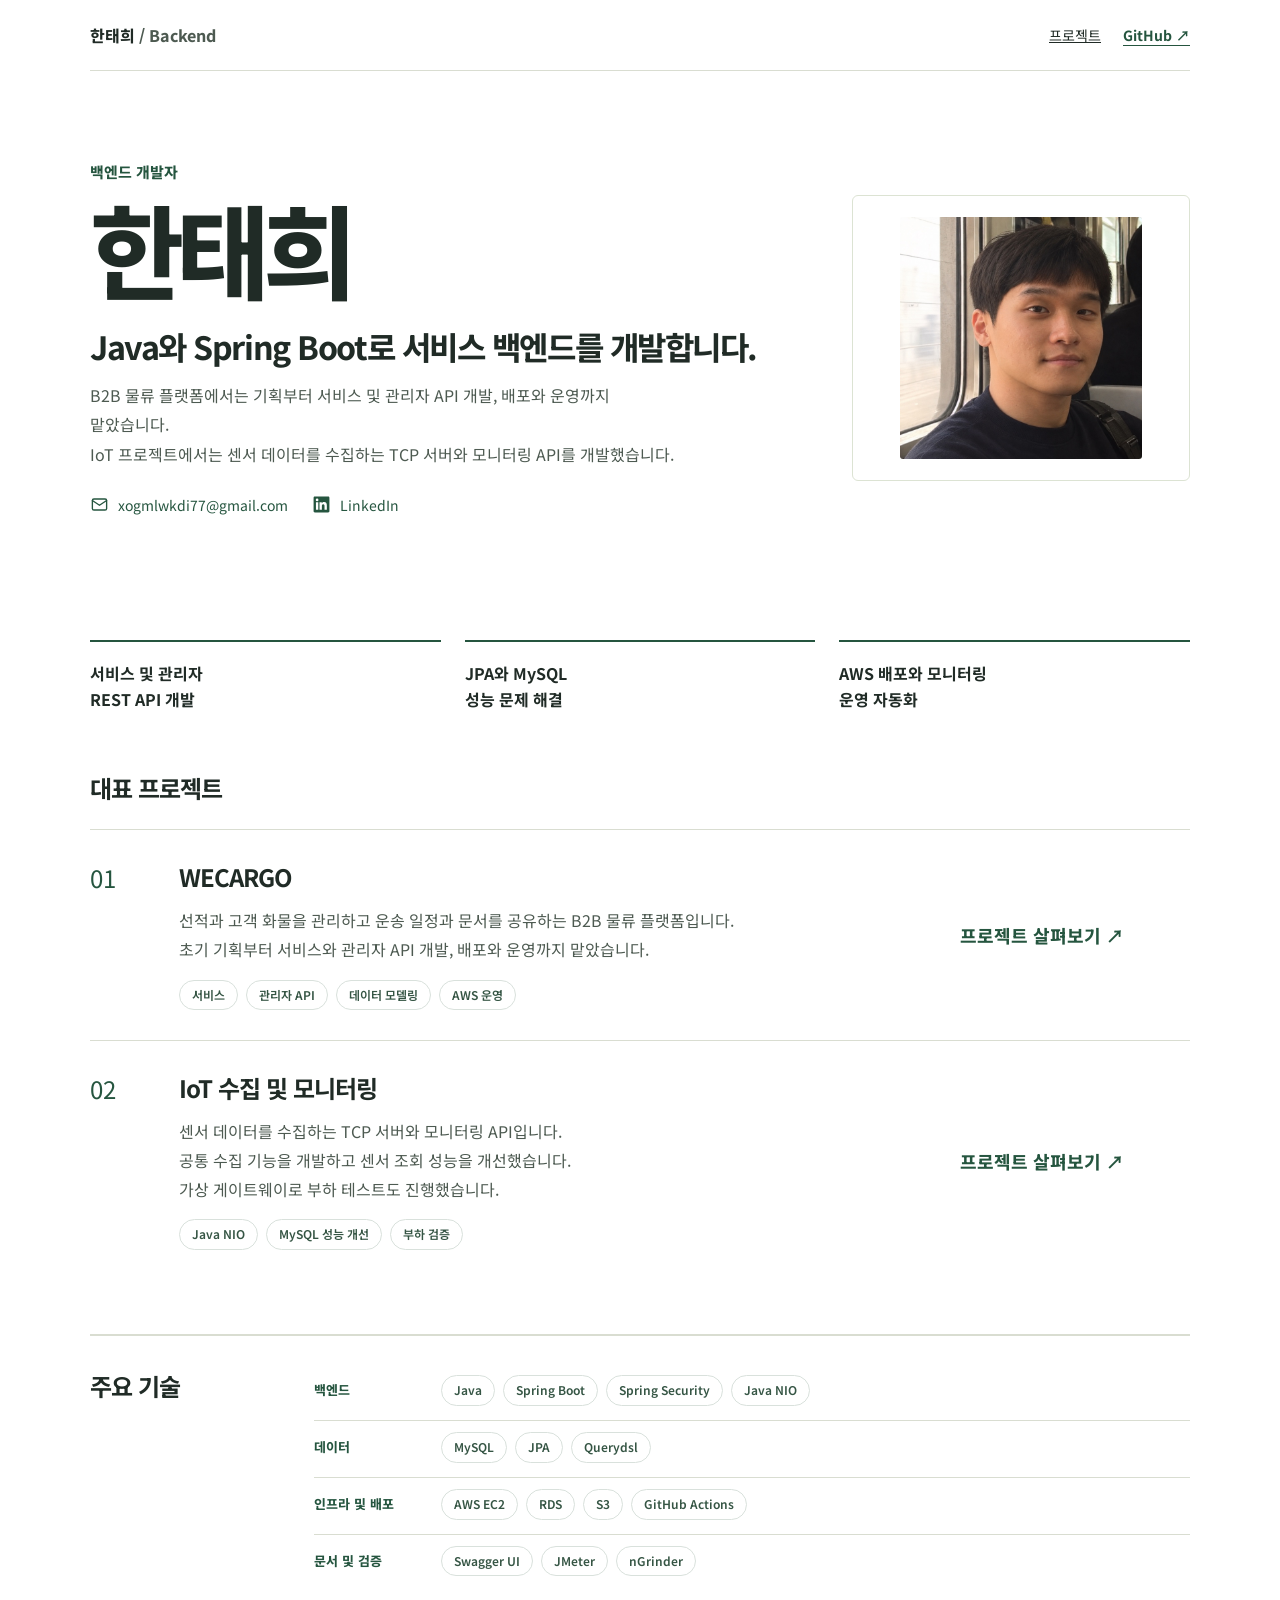
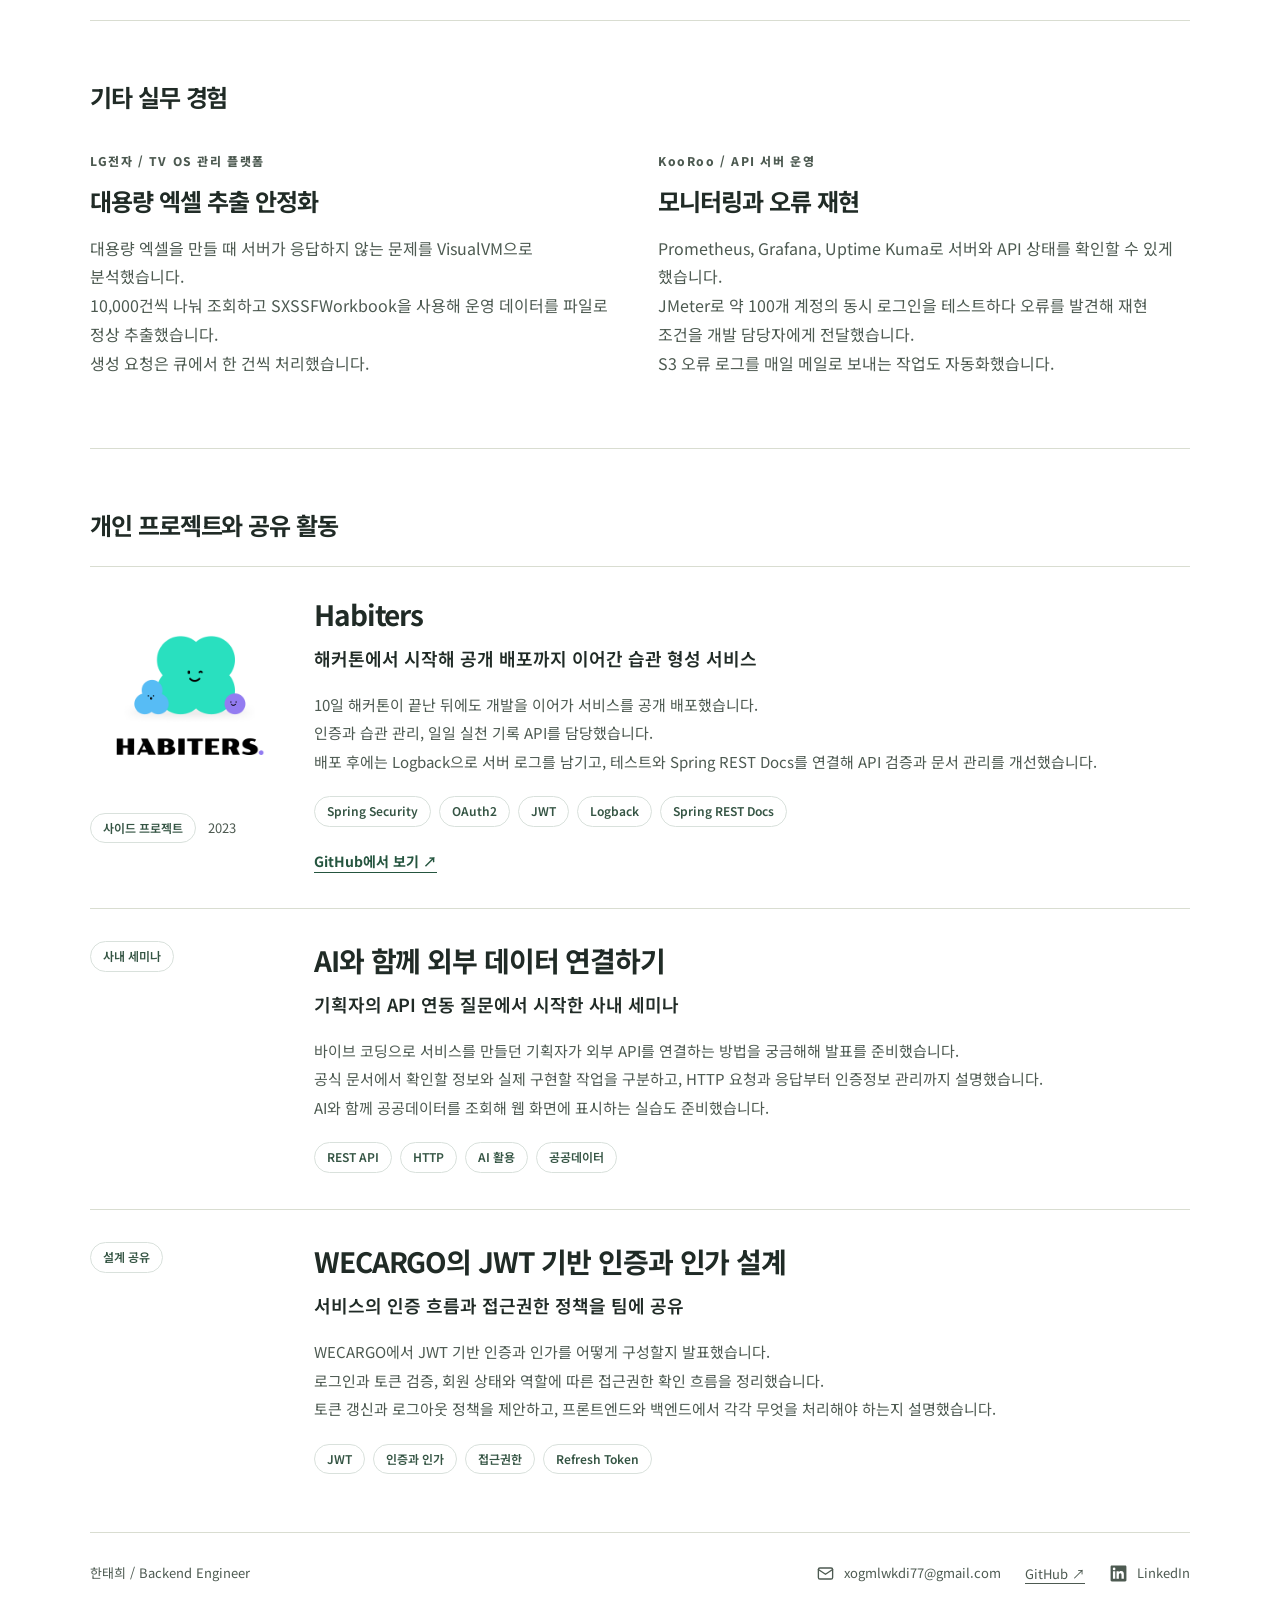
==== commit 0b9db440: "update" ====
--- a/index.html
+++ b/index.html
@@ -8,7 +8,7 @@
       <figure class="portrait">
         <img src="assets/profile.jpg" width="720" height="720" alt="한태희 프로필 사진" fetchpriority="high">
       </figure>
-    </section><div class="strengths" aria-label="핵심 역량"><div>서비스 및 관리자<br>REST API 개발</div><div>JPA와 MySQL<br>성능 문제 해결</div><div>AWS 배포와 모니터링<br>운영 자동화</div></div><section class="section" id="work"><div class="section-head"><h2>대표 프로젝트</h2></div><a class="case" href="wecargo.html"><span class="num">01</span><div><h3>WECARGO</h3><p>선적과 고객 화물을 관리하고 운송 일정 / 문서를 공유하는 B2B 물류 플랫폼.<br>초기 기획부터 서비스 및 관리자 API와 배포 및 운영까지 담당했습니다.</p><div class="skill-tags"><span class="skill-tag">서비스</span><span class="skill-tag">관리자 API</span><span class="skill-tag">데이터 모델링</span><span class="skill-tag">AWS 운영</span></div></div><div class="result">프로젝트 살펴보기 ↗</div></a><a class="case" href="iot.html"><span class="num">02</span><div><h3>IoT 수집 및 모니터링</h3><p>센서 데이터를 수집하는 TCP 서버와 모니터링 API.<br>공통 수집 구조 개발, 센서 조회 성능 개선과 가상 게이트웨이 부하 검증을 수행했습니다.</p><div class="skill-tags"><span class="skill-tag">Java NIO</span><span class="skill-tag">MySQL 성능 개선</span><span class="skill-tag">부하 검증</span></div></div><div class="result">프로젝트 살펴보기 ↗</div></a></section><section class="stack" aria-labelledby="tech-title">
+    </section><div class="strengths" aria-label="핵심 역량"><div>서비스 및 관리자<br>REST API 개발</div><div>JPA와 MySQL<br>성능 문제 해결</div><div>AWS 배포와 모니터링<br>운영 자동화</div></div><section class="section" id="work"><div class="section-head"><h2>대표 프로젝트</h2></div><a class="case" href="wecargo.html"><span class="num">01</span><div><h3>WECARGO</h3><p>선적과 고객 화물을 관리하고 운송 일정과 문서를 공유하는 B2B 물류 플랫폼입니다.<br>초기 기획부터 서비스와 관리자 API 개발, 배포와 운영까지 맡았습니다.</p><div class="skill-tags"><span class="skill-tag">서비스</span><span class="skill-tag">관리자 API</span><span class="skill-tag">데이터 모델링</span><span class="skill-tag">AWS 운영</span></div></div><div class="result">프로젝트 살펴보기 ↗</div></a><a class="case" href="iot.html"><span class="num">02</span><div><h3>IoT 수집 및 모니터링</h3><p>센서 데이터를 수집하는 TCP 서버와 모니터링 API입니다.<br>공통 수집 기능을 개발하고 센서 조회 성능을 개선했습니다.<br>가상 게이트웨이로 부하 테스트도 진행했습니다.</p><div class="skill-tags"><span class="skill-tag">Java NIO</span><span class="skill-tag">MySQL 성능 개선</span><span class="skill-tag">부하 검증</span></div></div><div class="result">프로젝트 살펴보기 ↗</div></a></section><section class="stack" aria-labelledby="tech-title">
       <h2 id="tech-title">주요 기술</h2>
       <dl>
         <div><dt>백엔드</dt><dd><div class="skill-tags"><span class="skill-tag">Java</span><span class="skill-tag">Spring Boot</span><span class="skill-tag">Spring Security</span><span class="skill-tag">Java NIO</span></div></dd></div>
@@ -16,7 +16,7 @@
         <div><dt>인프라 및 배포</dt><dd><div class="skill-tags"><span class="skill-tag">AWS EC2</span><span class="skill-tag">RDS</span><span class="skill-tag">S3</span><span class="skill-tag">GitHub Actions</span></div></dd></div>
         <div><dt>문서 및 검증</dt><dd><div class="skill-tags"><span class="skill-tag">Swagger UI</span><span class="skill-tag">JMeter</span><span class="skill-tag">nGrinder</span></div></dd></div>
       </dl>
-    </section><section class="section"><div class="section-head"><h2>기타 실무 경험</h2></div><div class="other"><div><p class="eyebrow">LG전자  /  TV OS 관리 플랫폼</p><h3>대용량 엑셀 추출 안정화</h3><p>VisualVM으로 응답 불가 문제를 조사하고 10,000건 단위 분할 조회와 SXSSFWorkbook을 적용해 운영 데이터의 파일 생성을 완료했습니다.<br>생성 요청은 큐에서 한 건씩 처리했습니다.</p></div><div><p class="eyebrow">KooRoo  /  API 서버 운영</p><h3>모니터링과 오류 재현</h3><p>Prometheus / Grafana / Uptime Kuma로 모니터링을 구성했습니다.<br>약 100개 계정의 JMeter 시험에서 동시 로그인 오류를 재현해 전달하고, S3 오류 로그의 일일 메일 발송을 자동화했습니다.</p></div></div></section><section class="section activities" id="activities" aria-labelledby="activities-title">
+    </section><section class="section"><div class="section-head"><h2>기타 실무 경험</h2></div><div class="other"><div><p class="eyebrow">LG전자  /  TV OS 관리 플랫폼</p><h3>대용량 엑셀 추출 안정화</h3><p>대용량 엑셀을 만들 때 서버가 응답하지 않는 문제를 VisualVM으로 분석했습니다.<br>10,000건씩 나눠 조회하고 SXSSFWorkbook을 사용해 운영 데이터를 파일로 정상 추출했습니다.<br>생성 요청은 큐에서 한 건씩 처리했습니다.</p></div><div><p class="eyebrow">KooRoo  /  API 서버 운영</p><h3>모니터링과 오류 재현</h3><p>Prometheus, Grafana, Uptime Kuma로 서버와 API 상태를 확인할 수 있게 했습니다.<br>JMeter로 약 100개 계정의 동시 로그인을 테스트하다 오류를 발견해 재현 조건을 개발 담당자에게 전달했습니다.<br>S3 오류 로그를 매일 메일로 보내는 작업도 자동화했습니다.</p></div></div></section><section class="section activities" id="activities" aria-labelledby="activities-title">
   <div class="section-head"><h2 id="activities-title">개인 프로젝트와 공유 활동</h2></div>
   <article class="activity">
     <div class="activity-identity"><img class="activity-image" src="assets/habiters.png" width="480" height="480" alt="Habiters 로고와 초록색, 파란색, 보라색 캐릭터" loading="lazy"><div class="activity-label"><span class="skill-tag">사이드 프로젝트</span><span class="activity-year">2023</span></div></div>
@@ -34,7 +34,7 @@
     <div class="activity-body">
       <h3>AI와 함께 외부 데이터 연결하기</h3>
       <p class="activity-subtitle">기획자의 API 연동 질문에서 시작한 사내 세미나</p>
-      <p>바이브 코딩으로 서비스를 만들던 기획자가 외부 API를 연결하는 방법을 궁금해해 발표를 준비했습니다.<br>공식 문서에서 확인할 정보와 실제 구현할 작업을 구분하고, HTTP 요청과 응답부터 인증정보 관리까지 설명했습니다.<br>AI와 함께 공공데이터를 조회하고 웹 화면에 연결하는 실습 절차도 구성했습니다.</p>
+      <p>바이브 코딩으로 서비스를 만들던 기획자가 외부 API를 연결하는 방법을 궁금해해 발표를 준비했습니다.<br>공식 문서에서 확인할 정보와 실제 구현할 작업을 구분하고, HTTP 요청과 응답부터 인증정보 관리까지 설명했습니다.<br>AI와 함께 공공데이터를 조회해 웹 화면에 표시하는 실습도 준비했습니다.</p>
       <div class="skill-tags" aria-label="세미나 주제"><span class="skill-tag">REST API</span><span class="skill-tag">HTTP</span><span class="skill-tag">AI 활용</span><span class="skill-tag">공공데이터</span></div>
     </div>
   </article>
@@ -43,7 +43,7 @@
     <div class="activity-body">
       <h3>WECARGO의 JWT 기반 인증과 인가 설계</h3>
       <p class="activity-subtitle">서비스의 인증 흐름과 접근권한 정책을 팀에 공유</p>
-      <p>WECARGO에서 JWT 기반 인증과 인가를 어떻게 구성할지 발표했습니다.<br>로그인과 토큰 검증, 회원 상태와 역할에 따른 접근권한 확인 흐름을 정리했습니다.<br>토큰 갱신과 로그아웃 정책을 제안하고, 프론트엔드와 백엔드가 각각 처리할 동작을 공유했습니다.</p>
+      <p>WECARGO에서 JWT 기반 인증과 인가를 어떻게 구성할지 발표했습니다.<br>로그인과 토큰 검증, 회원 상태와 역할에 따른 접근권한 확인 흐름을 정리했습니다.<br>토큰 갱신과 로그아웃 정책을 제안하고, 프론트엔드와 백엔드에서 각각 무엇을 처리해야 하는지 설명했습니다.</p>
       <div class="skill-tags" aria-label="설계 공유 주제"><span class="skill-tag">JWT</span><span class="skill-tag">인증과 인가</span><span class="skill-tag">접근권한</span><span class="skill-tag">Refresh Token</span></div>
     </div>
   </article>
